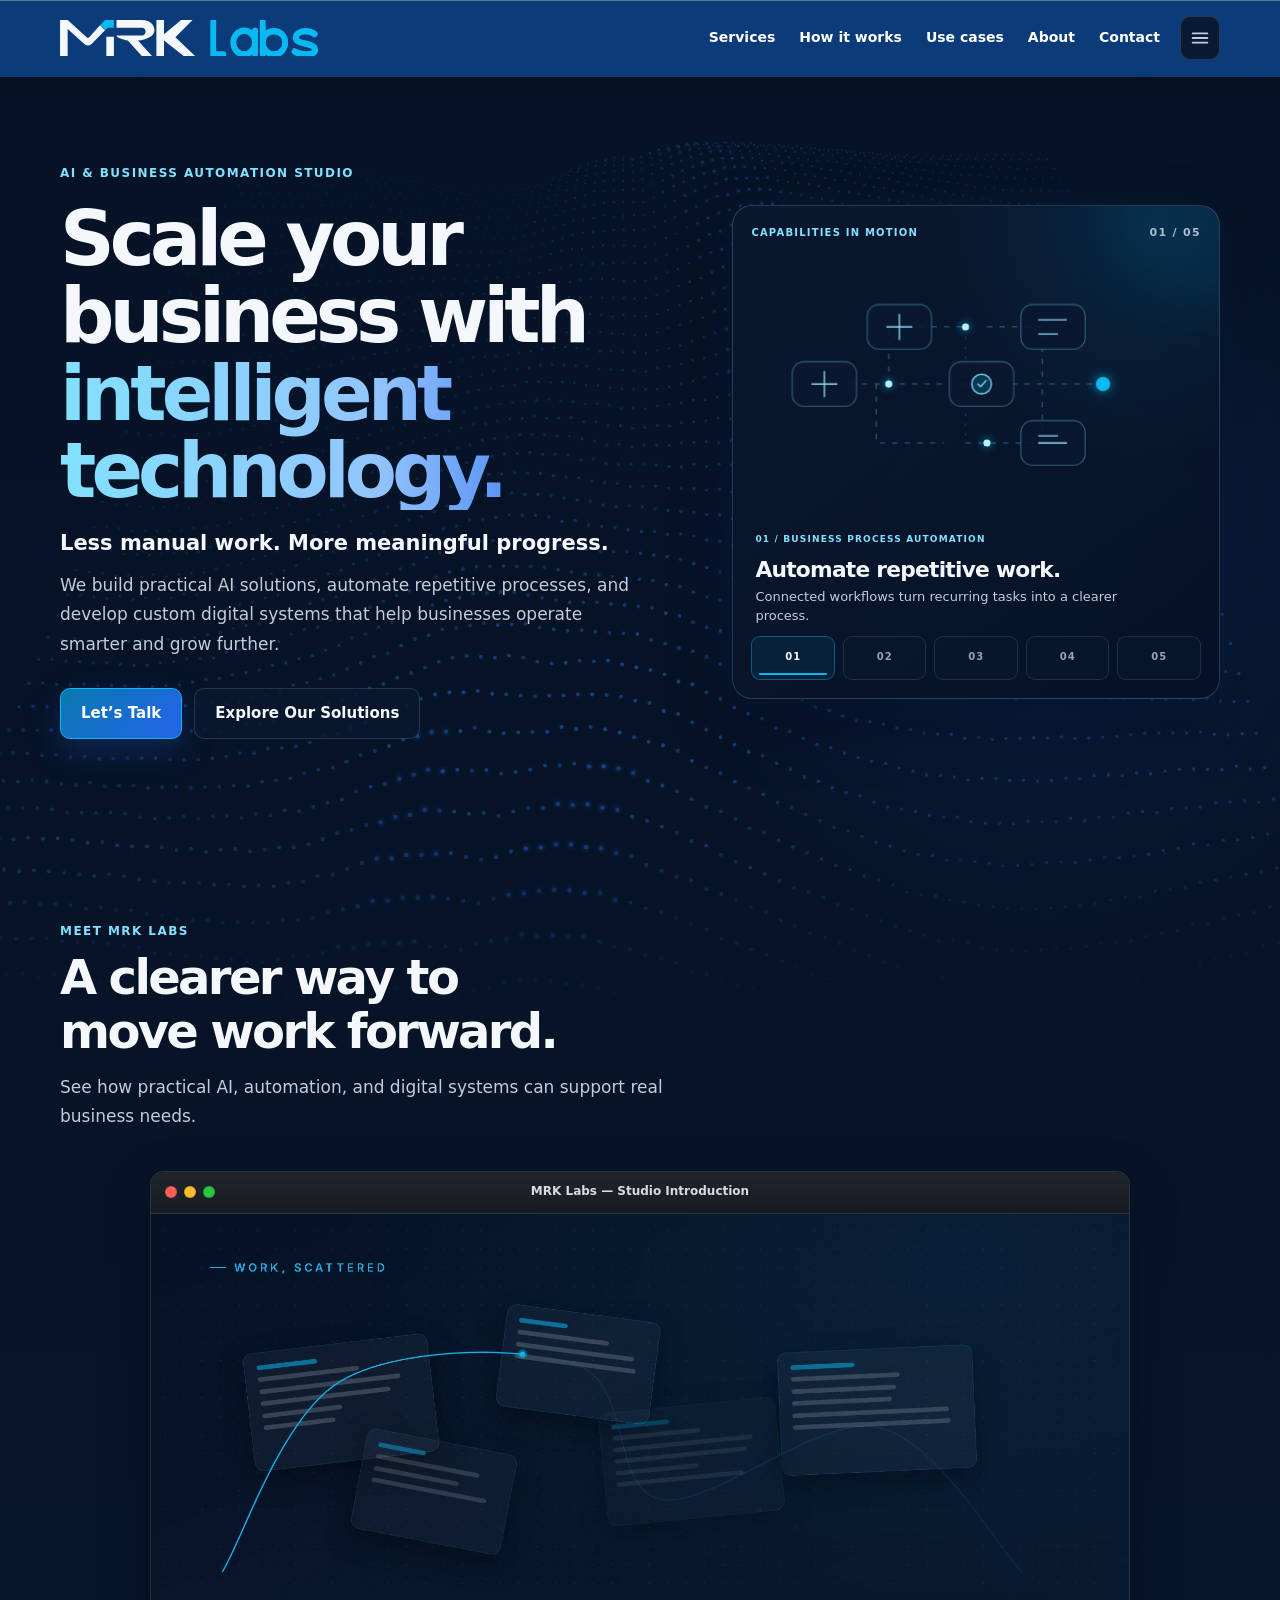
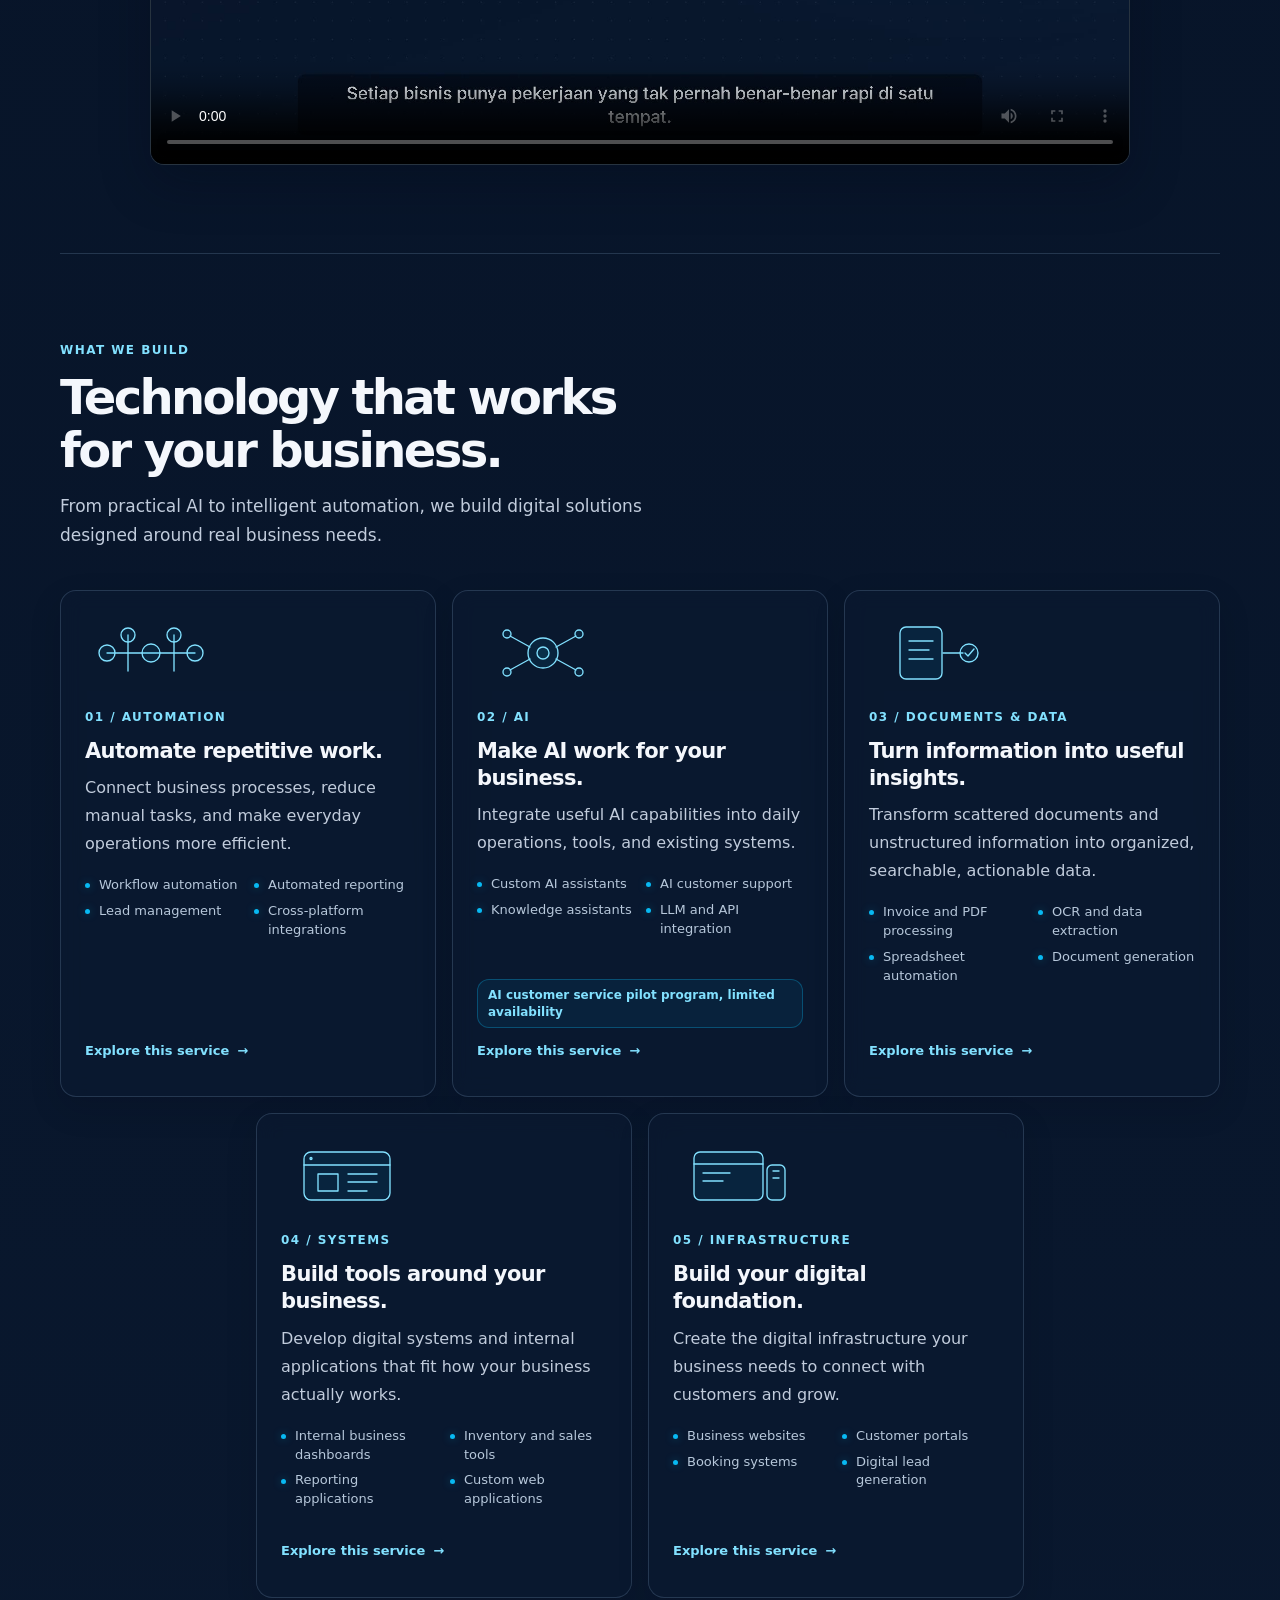
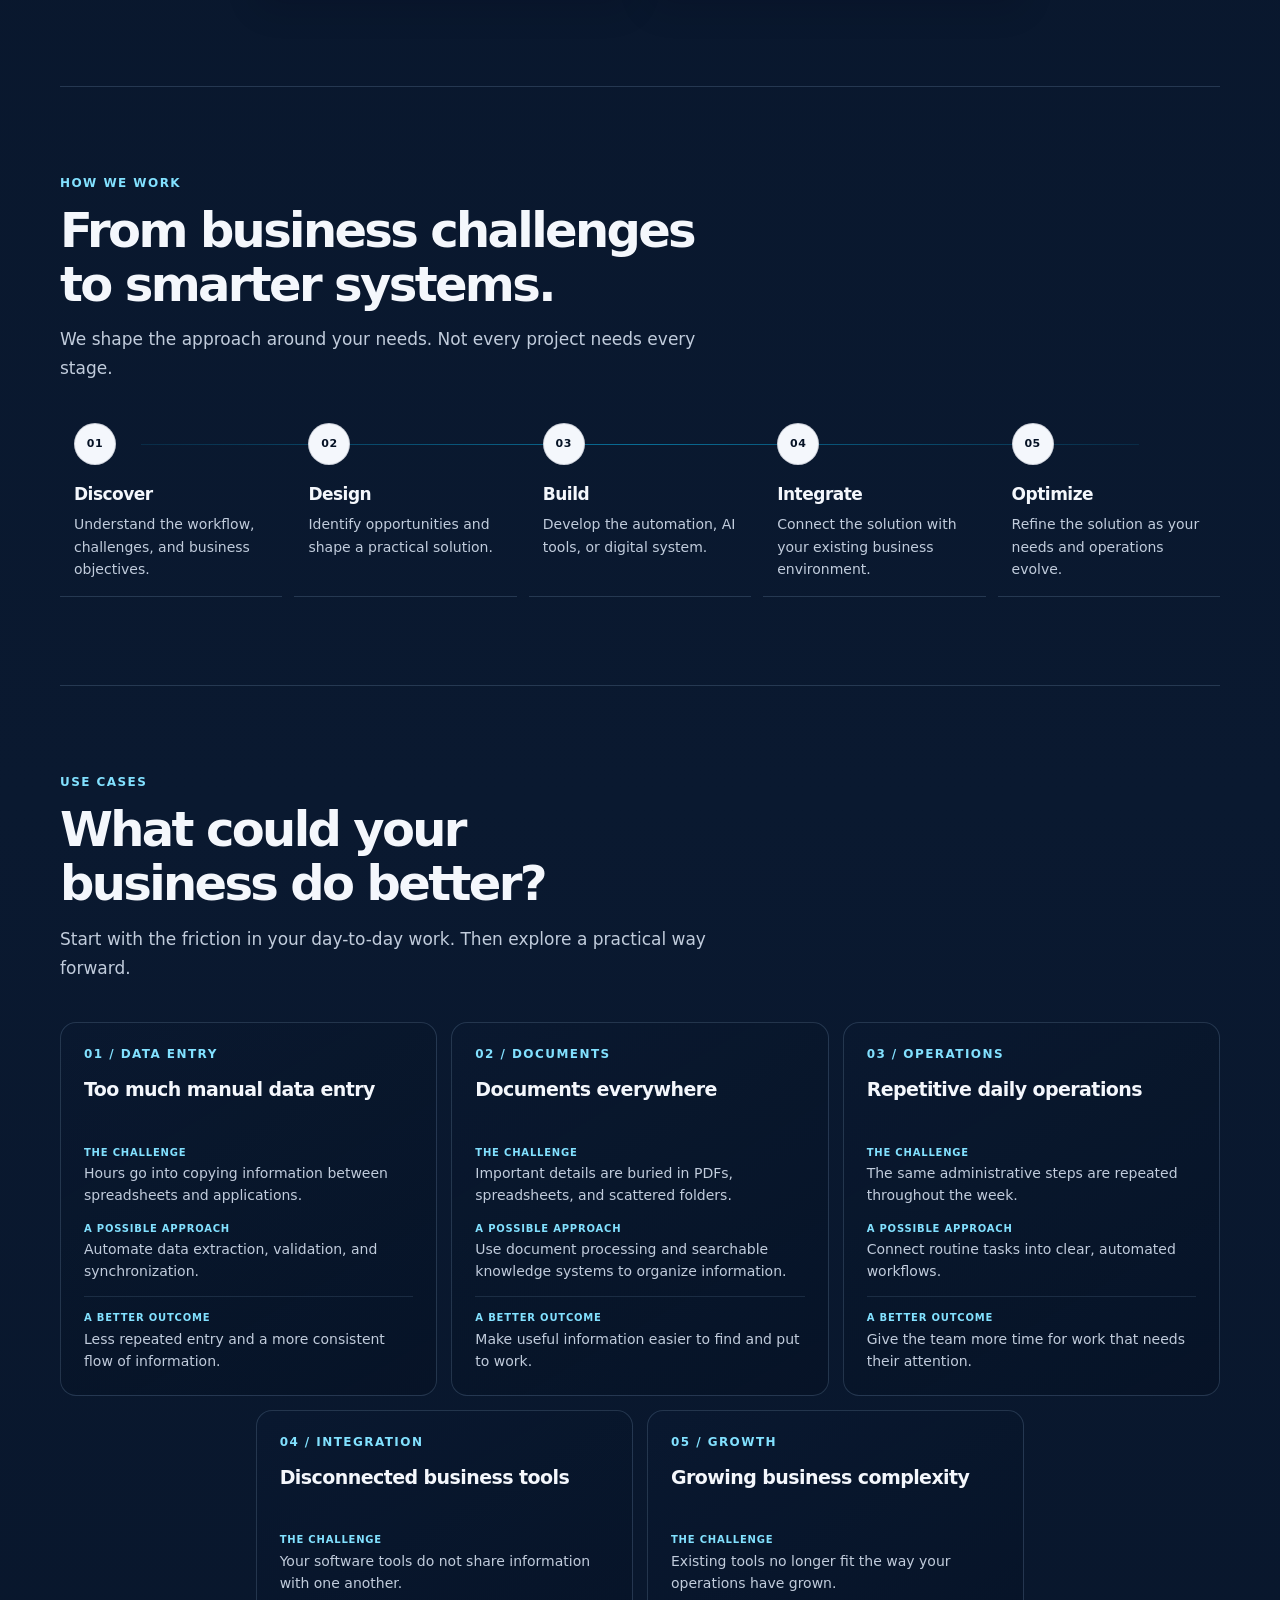
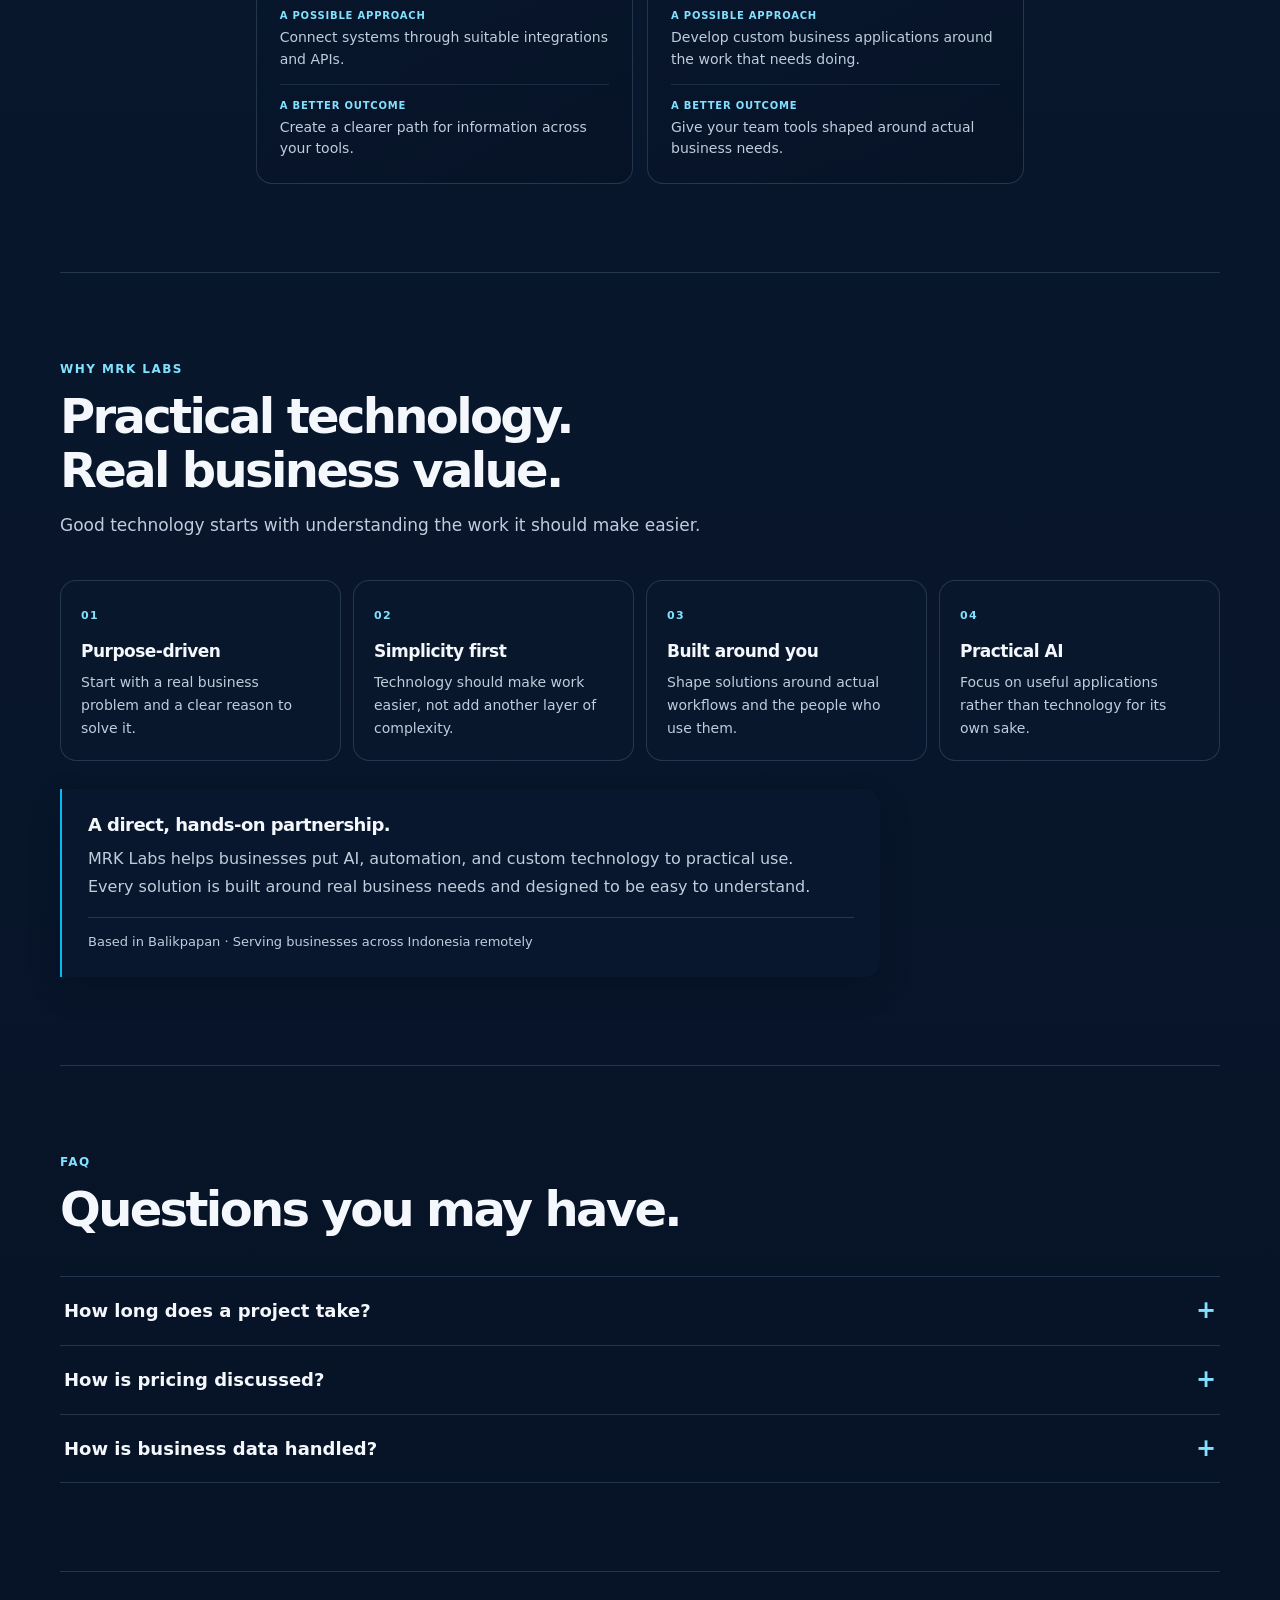
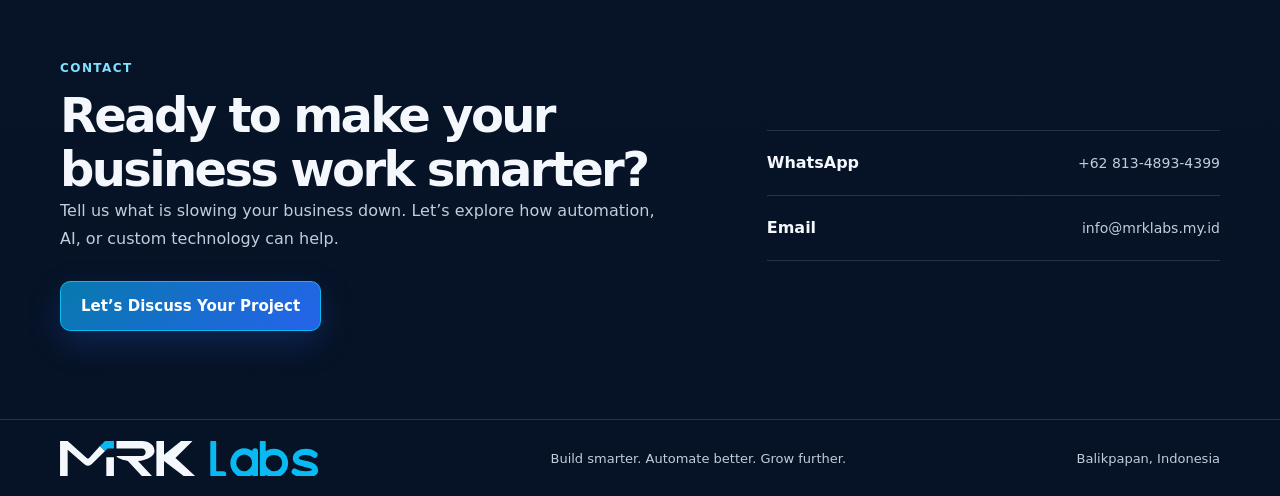
==== index.html @ e9f7c2c2 "Initialize MRK Labs website Co-authored-by: Copilot <223556219+Copilot@users.noreply.github.com>" ====
<!doctype html>
<html lang="en" data-theme="dark">
  <head>
    <meta charset="utf-8">
    <meta name="viewport" content="width=device-width, initial-scale=1">
    <meta name="color-scheme" content="dark light">
    <meta
      name="description"
      content="MRK Labs is an AI and business automation studio building practical AI, intelligent workflows, and custom digital systems for businesses."
    >
    <meta name="theme-color" content="#F5F8FC">
    <title>MRK Labs — AI &amp; Business Automation Studio</title>
    <link rel="icon" type="image/svg+xml" href="assets/favicon.svg">
    <link rel="stylesheet" href="styles.css">
  </head>
  <body>
    <a class="skip-link" href="#main-content" data-i18n="skip">Skip to content</a>

    <header class="site-header">
      <div class="container header-inner">
        <a class="brand-lockup" href="#top" aria-label="MRK Labs">
          <img class="brand-wordmark" src="assets/logo-primary.svg?v=15" alt="" aria-hidden="true">
        </a>
        <nav class="main-nav" aria-label="Main navigation" data-i18n-aria-label="navLabel">
          <a href="#services" data-i18n="navServices">Services</a>
          <a href="#process" data-i18n="navProcess">How it works</a>
          <a href="#use-cases" data-i18n="navUseCases">Use cases</a>
          <a href="#about" data-i18n="navAbout">About</a>
          <a href="#contact" data-i18n="navContact">Contact</a>
        </nav>
        <div class="header-menu">
          <button
            class="menu-toggle"
            id="menu-toggle"
            type="button"
            aria-expanded="false"
            aria-controls="header-menu-panel"
            aria-label="Toggle navigation menu"
            data-i18n-aria-label="menuToggleLabel"
          >
            <svg class="menu-icon" viewBox="0 0 24 24" aria-hidden="true" focusable="false">
              <path d="M4 7h16M4 12h16M4 17h16"></path>
            </svg>
          </button>
          <div class="header-menu-panel" id="header-menu-panel">
            <div class="header-controls">
              <button class="language-toggle" id="language-toggle" type="button" role="switch" aria-checked="false" aria-label="Switch language to Indonesian">
                <span class="language-option language-en" aria-hidden="true">EN</span>
                <span class="language-option language-id" aria-hidden="true">ID</span>
                <span class="language-thumb" aria-hidden="true"></span>
              </button>
              <div class="theme-picker" role="group" aria-label="Choose background theme" data-i18n-aria-label="themePickerLabel">
                <button class="theme-option" type="button" data-theme-value="dark" aria-pressed="true" data-i18n="themeNavy">Navy</button>
                <button class="theme-option" type="button" data-theme-value="light" aria-pressed="false" data-i18n="themeWhite">White</button>
              </div>
            </div>
          </div>
        </div>
      </div>
    </header>

    <main id="main-content">
      <section class="hero container" id="top" aria-labelledby="hero-title">
        <canvas class="particle-wave" aria-hidden="true"></canvas>
        <div class="hero-copy reveal">
          <p class="eyebrow" data-i18n="heroEyebrow">AI &amp; BUSINESS AUTOMATION STUDIO</p>
          <h1 id="hero-title">
            <span data-i18n="heroTitle">Scale your business with</span>
            <span class="accent-text" data-i18n="heroAccent">intelligent technology.</span>
          </h1>
          <p class="hero-tagline" data-i18n="heroTagline">Less manual work. More meaningful progress.</p>
          <p class="hero-description" data-i18n="heroDescription">
            We build practical AI solutions, automate repetitive processes, and develop custom digital systems that help
            businesses operate smarter and grow further.
          </p>
          <div class="hero-actions">
            <a class="button button-primary whatsapp-link" href="https://wa.me/6281348934399?text=Hello%20MRK%20Labs%2C%20I%27d%20like%20to%20discuss%20a%20project." data-i18n="heroCta">Let’s Talk</a>
            <a class="button button-secondary" href="#services" data-i18n="heroSecondaryCta">Explore Our Solutions</a>
          </div>
        </div>

        <aside class="showcase reveal" id="showcase" aria-label="Five service categories in motion" data-i18n-aria-label="showcaseAriaLabel">
          <div class="showcase-heading">
            <p class="eyebrow" data-i18n="showcaseEyebrow">CAPABILITIES IN MOTION</p>
            <span class="showcase-count" id="showcase-count" aria-hidden="true">01 / 05</span>
          </div>
          <div class="showcase-stage" id="showcase-stage">
            <div class="showcase-track" id="showcase-track">
              <div class="showcase-scene" id="scene-automation" role="tabpanel" aria-labelledby="tab-automation" aria-hidden="false" data-showcase-scene="0" data-active="true">
                <svg class="scene-art scene-art--automation" viewBox="0 0 480 280" fill="none" aria-hidden="true">
                  <path class="scene-link" d="M98 140h284M142 140V76h86m24 0h62v64m-186 0v66h76m24 0h86v-66"/>
                  <path class="scene-link scene-link-secondary" d="M228 76v64m0 0v66"/>
                  <circle class="scene-traveler traveler-one" cx="142" cy="140" r="4"/>
                  <circle class="scene-traveler traveler-two" cx="228" cy="76" r="4"/>
                  <circle class="scene-traveler traveler-three" cx="252" cy="206" r="4"/>
                  <g class="scene-node scene-node-one"><rect x="34" y="115" width="72" height="50" rx="13"/><path d="M56 140h28m-14-14v28"/></g>
                  <g class="scene-node scene-node-two"><rect x="118" y="51" width="72" height="50" rx="13"/><path d="M140 76h28m-14-14v28"/></g>
                  <g class="scene-node scene-node-three"><rect x="210" y="115" width="72" height="50" rx="13"/><circle cx="246" cy="140" r="11"/><path d="m242 140 3 3 6-7"/></g>
                  <g class="scene-node scene-node-four"><rect x="290" y="51" width="72" height="50" rx="13"/><path d="M310 68h31m-31 16h21"/></g>
                  <g class="scene-node scene-node-five"><rect x="290" y="181" width="72" height="50" rx="13"/><path d="M310 206h31m-31-8h21"/></g>
                  <circle class="scene-endpoint" cx="382" cy="140" r="8"/>
                </svg>
                <div class="scene-caption">
                  <span class="scene-kicker" data-i18n="sceneAutomationKicker">01 / BUSINESS PROCESS AUTOMATION</span>
                  <h2 data-i18n="sceneAutomationTitle">Automate repetitive work.</h2>
                  <p data-i18n="sceneAutomationSummary">Connected workflows turn recurring tasks into a clearer process.</p>
                </div>
              </div>

              <div class="showcase-scene" id="scene-ai" role="tabpanel" aria-labelledby="tab-ai" aria-hidden="true" data-showcase-scene="1" data-active="false">
                <svg class="scene-art scene-art--ai" viewBox="0 0 480 280" fill="none" aria-hidden="true">
                  <g class="ai-orbit"><ellipse cx="240" cy="130" rx="150" ry="48"/><ellipse cx="240" cy="130" rx="150" ry="48" transform="rotate(58 240 130)"/><ellipse cx="240" cy="130" rx="150" ry="48" transform="rotate(-58 240 130)"/></g>
                  <g class="ai-links"><path d="m124 96 76 21m-67 58 76-28m26-67 5 40m67-23-61 25m75 52-80-31m-2 50 2-47"/></g>
                  <g class="ai-points"><circle cx="124" cy="96" r="5"/><circle cx="133" cy="175" r="5"/><circle cx="229" cy="80" r="5"/><circle cx="307" cy="86" r="5"/><circle cx="317" cy="172" r="5"/><circle cx="240" cy="216" r="5"/></g>
                  <g class="ai-core"><circle cx="240" cy="130" r="42"/><path d="M240 101v58m-20-45 40 32m-40 0 40-32"/><circle cx="240" cy="130" r="14"/></g>
                  <circle class="ai-spark ai-spark-one" cx="369" cy="111" r="3"/><circle class="ai-spark ai-spark-two" cx="109" cy="142" r="3"/>
                </svg>
                <div class="scene-caption">
                  <span class="scene-kicker" data-i18n="sceneAiKicker">02 / AI INTEGRATION &amp; DEVELOPMENT</span>
                  <h2 data-i18n="sceneAiTitle">Make AI work for your business.</h2>
                  <p data-i18n="sceneAiSummary">Practical intelligence, connected to the tools and work you already do.</p>
                </div>
              </div>

              <div class="showcase-scene" id="scene-documents" role="tabpanel" aria-labelledby="tab-documents" aria-hidden="true" data-showcase-scene="2" data-active="false">
                <svg class="scene-art scene-art--documents" viewBox="0 0 480 280" fill="none" aria-hidden="true">
                  <g class="document-sheet document-sheet-back"><rect x="64" y="46" width="134" height="174" rx="12"/><path d="M88 84h80m-80 20h62m-62 20h72m-72 20h46"/></g>
                  <g class="document-sheet document-sheet-front"><rect x="82" y="58" width="134" height="174" rx="12"/><path d="M106 96h80m-80 20h62m-62 20h72m-72 20h46"/><circle cx="178" cy="188" r="13"/><path d="m172 188 4 4 8-9"/></g>
                  <rect class="document-scan" x="76" y="91" width="146" height="3" rx="1.5"/>
                  <path class="document-flow" d="M230 146h86"/>
                  <circle class="document-particle doc-particle-one" cx="246" cy="146" r="4"/><circle class="document-particle doc-particle-two" cx="246" cy="146" r="3"/>
                  <g class="data-grid"><rect x="326" y="64" width="100" height="160" rx="12"/><path d="M326 102h100M326 142h100M326 182h100M360 102v122m34-122v122"/><circle cx="343" cy="83" r="4"/><circle cx="377" cy="123" r="4"/><circle cx="411" cy="163" r="4"/><path d="M338 202h75"/></g>
                </svg>
                <div class="scene-caption">
                  <span class="scene-kicker" data-i18n="sceneDocumentsKicker">03 / DOCUMENT &amp; DATA INTELLIGENCE</span>
                  <h2 data-i18n="sceneDocumentsTitle">Turn information into useful insights.</h2>
                  <p data-i18n="sceneDocumentsSummary">Extract, organize, and find what matters across your business documents.</p>
                </div>
              </div>

              <div class="showcase-scene" id="scene-systems" role="tabpanel" aria-labelledby="tab-systems" aria-hidden="true" data-showcase-scene="3" data-active="false">
                <svg class="scene-art scene-art--systems" viewBox="0 0 480 280" fill="none" aria-hidden="true">
                  <g class="system-panel system-panel-main"><rect x="96" y="44" width="288" height="184" rx="15"/><path d="M96 80h288"/><circle cx="119" cy="62" r="3"/><circle cx="132" cy="62" r="3"/><circle cx="145" cy="62" r="3"/><rect x="116" y="100" width="92" height="48" rx="8"/><path d="M130 132v-9m16 9v-21m16 21v-14m16 14v-26"/><rect x="224" y="100" width="140" height="48" rx="8"/><path d="M240 116h54m-54 13h98"/><rect x="116" y="164" width="248" height="44" rx="8"/><path d="M132 183h47m0 0 21-10 23 17 20-9 24-13 22 15 23-8"/></g>
                  <g class="system-panel system-panel-float"><rect x="44" y="112" width="72" height="58" rx="11"/><path d="M61 132h38m-38 15h28"/></g>
                  <circle class="system-signal" cx="365" cy="92" r="5"/>
                </svg>
                <div class="scene-caption">
                  <span class="scene-kicker" data-i18n="sceneSystemsKicker">04 / CUSTOM BUSINESS SYSTEMS</span>
                  <h2 data-i18n="sceneSystemsTitle">Build tools around your business.</h2>
                  <p data-i18n="sceneSystemsSummary">Purpose-built software that fits the way your team actually works.</p>
                </div>
              </div>

              <div class="showcase-scene" id="scene-infrastructure" role="tabpanel" aria-labelledby="tab-infrastructure" aria-hidden="true" data-showcase-scene="4" data-active="false">
                <svg class="scene-art scene-art--infrastructure" viewBox="0 0 480 280" fill="none" aria-hidden="true">
                  <g class="browser-frame"><rect x="54" y="48" width="286" height="184" rx="14"/><path d="M54 82h286"/><circle cx="75" cy="65" r="4"/><circle cx="91" cy="65" r="4"/><circle cx="107" cy="65" r="4"/><rect class="browser-hero" x="76" y="101" width="242" height="54" rx="8"/><path d="M92 119h78m-78 15h51"/><rect x="76" y="170" width="104" height="42" rx="7"/><rect x="192" y="170" width="126" height="42" rx="7"/></g>
                  <g class="mobile-frame"><rect x="344" y="82" width="80" height="150" rx="15"/><path d="M369 98h30"/><rect x="355" y="111" width="58" height="34" rx="5"/><path d="M356 158h42m-42 12h52"/><rect x="355" y="183" width="58" height="32" rx="5"/></g>
                  <path class="responsive-link" d="M324 139h24"/>
                  <circle class="responsive-point" cx="336" cy="139" r="4"/>
                </svg>
                <div class="scene-caption">
                  <span class="scene-kicker" data-i18n="sceneInfrastructureKicker">05 / DIGITAL INFRASTRUCTURE</span>
                  <h2 data-i18n="sceneInfrastructureTitle">Build your digital foundation.</h2>
                  <p data-i18n="sceneInfrastructureSummary">Useful digital experiences that connect customers to your business.</p>
                </div>
              </div>
            </div>
          </div>
          <div class="showcase-controls" role="tablist" aria-label="Choose a service category" data-i18n-aria-label="showcaseControlsLabel">
            <button class="showcase-tab" id="tab-automation" type="button" role="tab" aria-selected="true" aria-controls="scene-automation" aria-label="Business process automation" data-i18n-aria-label="tabAutomation" tabindex="0">01</button>
            <button class="showcase-tab" id="tab-ai" type="button" role="tab" aria-selected="false" aria-controls="scene-ai" aria-label="AI integration and development" data-i18n-aria-label="tabAi" tabindex="-1">02</button>
            <button class="showcase-tab" id="tab-documents" type="button" role="tab" aria-selected="false" aria-controls="scene-documents" aria-label="Document and data intelligence" data-i18n-aria-label="tabDocuments" tabindex="-1">03</button>
            <button class="showcase-tab" id="tab-systems" type="button" role="tab" aria-selected="false" aria-controls="scene-systems" aria-label="Custom business systems" data-i18n-aria-label="tabSystems" tabindex="-1">04</button>
            <button class="showcase-tab" id="tab-infrastructure" type="button" role="tab" aria-selected="false" aria-controls="scene-infrastructure" aria-label="Digital infrastructure" data-i18n-aria-label="tabInfrastructure" tabindex="-1">05</button>
          </div>
        </aside>
      </section>

      <section class="section container intro-video-section" aria-labelledby="intro-video-title">
        <div class="section-heading reveal">
          <p class="eyebrow" data-i18n="introVideoEyebrow">MEET MRK LABS</p>
          <h2 id="intro-video-title" data-i18n="introVideoTitle">A clearer way to move work forward.</h2>
          <p class="section-intro" data-i18n="introVideoDescription">See how practical AI, automation, and digital systems can support real business needs.</p>
        </div>
        <div class="intro-video-frame reveal">
          <div class="video-window-bar">
            <div class="video-window-controls" aria-hidden="true">
              <span class="video-window-dot video-window-dot--close"></span>
              <span class="video-window-dot video-window-dot--minimize"></span>
              <span class="video-window-dot video-window-dot--maximize"></span>
            </div>
            <span class="video-window-title" data-i18n="introVideoWindowTitle">MRK Labs — Studio Introduction</span>
            <span class="video-window-spacer" aria-hidden="true"></span>
          </div>
          <video
            class="intro-video"
            controls
            playsinline
            preload="metadata"
            poster="assets/mrk-intro-poster.jpg"
            aria-label="MRK Labs introduction video"
            data-i18n-aria-label="introVideoAriaLabel"
          >
            <source src="assets/MrkIntro.mp4" type="video/mp4">
            <span data-i18n="introVideoFallback">Your browser does not support HTML video.</span>
          </video>
        </div>
      </section>

      <section class="section container" id="services" aria-labelledby="services-title">
        <div class="section-heading reveal">
          <p class="eyebrow" data-i18n="servicesEyebrow">WHAT WE BUILD</p>
          <h2 id="services-title" data-i18n="servicesTitle">Technology that works for your business.</h2>
          <p class="section-intro" data-i18n="servicesIntro">From practical AI to intelligent automation, we build digital solutions designed around real business needs.</p>
        </div>
        <div class="service-grid">
          <article class="service-card reveal">
            <div class="service-visual service-visual--automation" aria-hidden="true"><svg viewBox="0 0 120 72" fill="none"><path d="M16 36h88M37 18v36m46-36v36"/><circle cx="16" cy="36" r="8"/><circle cx="37" cy="18" r="7"/><circle cx="60" cy="36" r="9"/><circle cx="83" cy="18" r="7"/><circle cx="104" cy="36" r="8"/></svg></div>
            <p class="item-number" data-i18n="serviceNumberOne">01 / AUTOMATION</p>
            <h3 data-i18n="serviceAutomationTitle">Automate repetitive work.</h3>
            <p class="service-description" data-i18n="serviceAutomationText">Connect business processes, reduce manual tasks, and make everyday operations more efficient.</p>
            <ul class="service-capabilities"><li data-i18n="automationExampleOne">Workflow automation</li><li data-i18n="automationExampleTwo">Automated reporting</li><li data-i18n="automationExampleThree">Lead management</li><li data-i18n="automationExampleFour">Cross-platform integrations</li></ul>
            <a class="service-link" href="#contact" data-i18n="serviceExplore">Explore this service</a>
          </article>
          <article class="service-card reveal">
            <div class="service-visual service-visual--ai" aria-hidden="true"><svg viewBox="0 0 120 72" fill="none"><circle cx="60" cy="36" r="15"/><circle cx="60" cy="36" r="6"/><path d="m27 19 20 11m46-11L73 30M27 53l20-11m46 11L73 42"/><circle cx="24" cy="17" r="4"/><circle cx="96" cy="17" r="4"/><circle cx="24" cy="55" r="4"/><circle cx="96" cy="55" r="4"/></svg></div>
            <p class="item-number" data-i18n="serviceNumberTwo">02 / AI</p>
            <h3 data-i18n="serviceAiTitle">Make AI work for your business.</h3>
            <p class="service-description" data-i18n="serviceAiText">Integrate useful AI capabilities into daily operations, tools, and existing systems.</p>
            <ul class="service-capabilities"><li data-i18n="aiExampleOne">Custom AI assistants</li><li data-i18n="aiExampleTwo">AI customer support</li><li data-i18n="aiExampleThree">Knowledge assistants</li><li data-i18n="aiExampleFour">LLM and API integration</li></ul>
            <p class="service-status" data-i18n="aiStatus">AI customer service pilot program, limited availability</p>
            <a class="service-link" href="#contact" data-i18n="serviceExplore">Explore this service</a>
          </article>
          <article class="service-card reveal">
            <div class="service-visual service-visual--documents" aria-hidden="true"><svg viewBox="0 0 120 72" fill="none"><rect x="25" y="10" width="42" height="52" rx="6"/><path d="M34 24h24m-24 9h20m-20 9h24"/><path d="M68 36h20"/><circle cx="94" cy="36" r="9"/><path d="m90 36 3 3 6-7"/></svg></div>
            <p class="item-number" data-i18n="serviceNumberThree">03 / DOCUMENTS &amp; DATA</p>
            <h3 data-i18n="serviceDocumentsTitle">Turn information into useful insights.</h3>
            <p class="service-description" data-i18n="serviceDocumentsText">Transform scattered documents and unstructured information into organized, searchable, actionable data.</p>
            <ul class="service-capabilities"><li data-i18n="documentsExampleOne">Invoice and PDF processing</li><li data-i18n="documentsExampleTwo">OCR and data extraction</li><li data-i18n="documentsExampleThree">Spreadsheet automation</li><li data-i18n="documentsExampleFour">Document generation</li></ul>
            <a class="service-link" href="#contact" data-i18n="serviceExplore">Explore this service</a>
          </article>
          <article class="service-card reveal">
            <div class="service-visual service-visual--systems" aria-hidden="true"><svg viewBox="0 0 120 72" fill="none"><rect x="17" y="12" width="86" height="48" rx="7"/><path d="M17 25h86m-72 9h20v17H31zm30 0h29m-29 8h29m-29 9h19"/><circle cx="24" cy="18.5" r="1"/></svg></div>
            <p class="item-number" data-i18n="serviceNumberFour">04 / SYSTEMS</p>
            <h3 data-i18n="serviceSystemsTitle">Build tools around your business.</h3>
            <p class="service-description" data-i18n="serviceSystemsText">Develop digital systems and internal applications that fit how your business actually works.</p>
            <ul class="service-capabilities"><li data-i18n="systemsExampleOne">Internal business dashboards</li><li data-i18n="systemsExampleTwo">Inventory and sales tools</li><li data-i18n="systemsExampleThree">Reporting applications</li><li data-i18n="systemsExampleFour">Custom web applications</li></ul>
            <a class="service-link" href="#contact" data-i18n="serviceExplore">Explore this service</a>
          </article>
          <article class="service-card reveal">
            <div class="service-visual service-visual--infrastructure" aria-hidden="true"><svg viewBox="0 0 120 72" fill="none"><rect x="15" y="12" width="69" height="48" rx="6"/><path d="M15 24h69M24 33h27m-27 8h20"/><rect x="88" y="25" width="18" height="35" rx="5"/><path d="M94 31h6m-6 7h6"/></svg></div>
            <p class="item-number" data-i18n="serviceNumberFive">05 / INFRASTRUCTURE</p>
            <h3 data-i18n="serviceInfrastructureTitle">Build your digital foundation.</h3>
            <p class="service-description" data-i18n="serviceInfrastructureText">Create the digital infrastructure your business needs to connect with customers and grow.</p>
            <ul class="service-capabilities"><li data-i18n="infrastructureExampleOne">Business websites</li><li data-i18n="infrastructureExampleTwo">Customer portals</li><li data-i18n="infrastructureExampleThree">Booking systems</li><li data-i18n="infrastructureExampleFour">Digital lead generation</li></ul>
            <a class="service-link" href="#contact" data-i18n="serviceExplore">Explore this service</a>
          </article>
        </div>
      </section>

      <section class="section container" id="process" aria-labelledby="process-title">
        <div class="section-heading reveal">
          <p class="eyebrow" data-i18n="processEyebrow">HOW WE WORK</p>
          <h2 id="process-title" data-i18n="processTitle">From business challenges to smarter systems.</h2>
          <p class="section-intro" data-i18n="processIntro">We shape the approach around your needs. Not every project needs every stage.</p>
        </div>
        <ol class="process-list reveal">
          <li><span class="process-index">01</span><div><h3 data-i18n="processDiscover">Discover</h3><p data-i18n="processDiscoverText">Understand the workflow, challenges, and business objectives.</p></div></li>
          <li><span class="process-index">02</span><div><h3 data-i18n="processDesign">Design</h3><p data-i18n="processDesignText">Identify opportunities and shape a practical solution.</p></div></li>
          <li><span class="process-index">03</span><div><h3 data-i18n="processBuild">Build</h3><p data-i18n="processBuildText">Develop the automation, AI tools, or digital system.</p></div></li>
          <li><span class="process-index">04</span><div><h3 data-i18n="processIntegrate">Integrate</h3><p data-i18n="processIntegrateText">Connect the solution with your existing business environment.</p></div></li>
          <li><span class="process-index">05</span><div><h3 data-i18n="processOptimize">Optimize</h3><p data-i18n="processOptimizeText">Refine the solution as your needs and operations evolve.</p></div></li>
        </ol>
      </section>

      <section class="section container" id="use-cases" aria-labelledby="use-cases-title">
        <div class="section-heading reveal">
          <p class="eyebrow" data-i18n="useCasesEyebrow">USE CASES</p>
          <h2 id="use-cases-title" data-i18n="useCasesTitle">What could your business do better?</h2>
          <p class="section-intro" data-i18n="useCasesIntro">Start with the friction in your day-to-day work. Then explore a practical way forward.</p>
        </div>
        <div class="use-case-grid">
          <article class="use-case-card reveal">
            <p class="item-number" data-i18n="useCaseNumberOne">01 / DATA ENTRY</p>
            <h3 data-i18n="useCaseManualTitle">Too much manual data entry</h3>
            <p><strong data-i18n="problemLabel">The challenge</strong><span data-i18n="useCaseManualProblem">Hours go into copying information between spreadsheets and applications.</span></p>
            <p><strong data-i18n="solutionLabel">A possible approach</strong><span data-i18n="useCaseManualSolution">Automate data extraction, validation, and synchronization.</span></p>
            <p class="case-benefit"><strong data-i18n="benefitLabel">A better outcome</strong><span data-i18n="useCaseManualBenefit">Less repeated entry and a more consistent flow of information.</span></p>
          </article>
          <article class="use-case-card reveal">
            <p class="item-number" data-i18n="useCaseNumberTwo">02 / DOCUMENTS</p>
            <h3 data-i18n="useCaseDocumentsTitle">Documents everywhere</h3>
            <p><strong data-i18n="problemLabel">The challenge</strong><span data-i18n="useCaseDocumentsProblem">Important details are buried in PDFs, spreadsheets, and scattered folders.</span></p>
            <p><strong data-i18n="solutionLabel">A possible approach</strong><span data-i18n="useCaseDocumentsSolution">Use document processing and searchable knowledge systems to organize information.</span></p>
            <p class="case-benefit"><strong data-i18n="benefitLabel">A better outcome</strong><span data-i18n="useCaseDocumentsBenefit">Make useful information easier to find and put to work.</span></p>
          </article>
          <article class="use-case-card reveal">
            <p class="item-number" data-i18n="useCaseNumberThree">03 / OPERATIONS</p>
            <h3 data-i18n="useCaseOperationsTitle">Repetitive daily operations</h3>
            <p><strong data-i18n="problemLabel">The challenge</strong><span data-i18n="useCaseOperationsProblem">The same administrative steps are repeated throughout the week.</span></p>
            <p><strong data-i18n="solutionLabel">A possible approach</strong><span data-i18n="useCaseOperationsSolution">Connect routine tasks into clear, automated workflows.</span></p>
            <p class="case-benefit"><strong data-i18n="benefitLabel">A better outcome</strong><span data-i18n="useCaseOperationsBenefit">Give the team more time for work that needs their attention.</span></p>
          </article>
          <article class="use-case-card reveal">
            <p class="item-number" data-i18n="useCaseNumberFour">04 / INTEGRATION</p>
            <h3 data-i18n="useCaseToolsTitle">Disconnected business tools</h3>
            <p><strong data-i18n="problemLabel">The challenge</strong><span data-i18n="useCaseToolsProblem">Your software tools do not share information with one another.</span></p>
            <p><strong data-i18n="solutionLabel">A possible approach</strong><span data-i18n="useCaseToolsSolution">Connect systems through suitable integrations and APIs.</span></p>
            <p class="case-benefit"><strong data-i18n="benefitLabel">A better outcome</strong><span data-i18n="useCaseToolsBenefit">Create a clearer path for information across your tools.</span></p>
          </article>
          <article class="use-case-card reveal">
            <p class="item-number" data-i18n="useCaseNumberFive">05 / GROWTH</p>
            <h3 data-i18n="useCaseGrowthTitle">Growing business complexity</h3>
            <p><strong data-i18n="problemLabel">The challenge</strong><span data-i18n="useCaseGrowthProblem">Existing tools no longer fit the way your operations have grown.</span></p>
            <p><strong data-i18n="solutionLabel">A possible approach</strong><span data-i18n="useCaseGrowthSolution">Develop custom business applications around the work that needs doing.</span></p>
            <p class="case-benefit"><strong data-i18n="benefitLabel">A better outcome</strong><span data-i18n="useCaseGrowthBenefit">Give your team tools shaped around actual business needs.</span></p>
          </article>
        </div>
      </section>

      <section class="section container about-section" id="about" aria-labelledby="about-title">
        <div class="section-heading reveal">
          <p class="eyebrow" data-i18n="aboutEyebrow">WHY MRK LABS</p>
          <h2 id="about-title" data-i18n="aboutTitle">Practical technology. Real business value.</h2>
          <p class="section-intro" data-i18n="aboutIntro">Good technology starts with understanding the work it should make easier.</p>
        </div>
        <div class="principle-grid">
          <article class="principle-card reveal"><span class="principle-number">01</span><h3 data-i18n="principlePurpose">Purpose-driven</h3><p data-i18n="principlePurposeText">Start with a real business problem and a clear reason to solve it.</p></article>
          <article class="principle-card reveal"><span class="principle-number">02</span><h3 data-i18n="principleSimplicity">Simplicity first</h3><p data-i18n="principleSimplicityText">Technology should make work easier, not add another layer of complexity.</p></article>
          <article class="principle-card reveal"><span class="principle-number">03</span><h3 data-i18n="principleBuilt">Built around you</h3><p data-i18n="principleBuiltText">Shape solutions around actual workflows and the people who use them.</p></article>
          <article class="principle-card reveal"><span class="principle-number">04</span><h3 data-i18n="principleAi">Practical AI</h3><p data-i18n="principleAiText">Focus on useful applications rather than technology for its own sake.</p></article>
        </div>
        <div class="about-note reveal">
          <h3 data-i18n="aboutBrandTitle">A direct, hands-on partnership.</h3>
          <p data-i18n="aboutText">MRK Labs helps businesses put AI, automation, and custom technology to practical use. Every solution is built around real business needs and designed to be easy to understand.</p>
          <p class="location-line" data-i18n="location">Based in Balikpapan · Serving businesses across Indonesia remotely</p>
        </div>
      </section>

      <section class="section container faq-section" aria-labelledby="faq-title">
        <div class="section-heading reveal">
          <p class="eyebrow" data-i18n="faqEyebrow">FAQ</p>
          <h2 id="faq-title" data-i18n="faqTitle">Questions you may have.</h2>
        </div>
        <div class="faq-list reveal">
          <details>
            <summary data-i18n="faqTurnaroundQ">How long does a project take?</summary>
            <p data-i18n="faqTurnaroundA">Timing depends on the scope and available content. After our initial discussion, you’ll receive a clear estimate for each stage.</p>
          </details>
          <details>
            <summary data-i18n="faqPricingQ">How is pricing discussed?</summary>
            <p data-i18n="faqPricingA">Pricing is based on the agreed scope and expected effort. We discuss it transparently before work starts, with no obligation to proceed.</p>
          </details>
          <details>
            <summary data-i18n="faqSafetyQ">How is business data handled?</summary>
            <p data-i18n="faqSafetyA">Only the information needed for the project is collected. Data handling, access, and retention are discussed and agreed before implementation.</p>
          </details>
        </div>
      </section>

      <section class="section contact-section container" id="contact" aria-labelledby="contact-title">
        <div class="contact-copy reveal">
          <p class="eyebrow" data-i18n="contactEyebrow">CONTACT</p>
          <h2 id="contact-title" data-i18n="contactTitle">Ready to make your business work smarter?</h2>
          <p data-i18n="contactText">Tell us what is slowing your business down. Let’s explore how automation, AI, or custom technology can help.</p>
          <a class="button button-primary whatsapp-link" href="https://wa.me/6281348934399?text=Hello%20MRK%20Labs%2C%20I%27d%20like%20to%20discuss%20a%20project." data-i18n="contactCta">Let’s Discuss Your Project</a>
        </div>
        <ul class="contact-list reveal">
          <li><a class="whatsapp-link" href="https://wa.me/6281348934399?text=Hello%20MRK%20Labs%2C%20I%27d%20like%20to%20discuss%20a%20project."><span data-i18n="whatsappLabel">WhatsApp</span><span>+62 813-4893-4399</span></a></li>
          <li><a href="mailto:info@mrklabs.my.id"><span data-i18n="emailLabel">Email</span><span>info@mrklabs.my.id</span></a></li>
        </ul>
      </section>
    </main>

    <footer class="site-footer">
      <div class="container footer-inner">
        <a class="brand-lockup footer-brand-lockup" href="#top" aria-label="MRK Labs">
          <img class="brand-wordmark" src="assets/logo-primary.svg?v=15" alt="" aria-hidden="true">
        </a>
        <span data-i18n="footerTagline">Build smarter. Automate better. Grow further.</span>
        <span data-i18n="footerLocation">Balikpapan, Indonesia</span>
      </div>
    </footer>

    <script src="script.js?v=9"></script>
    <script src="particle-wave.js?v=2"></script>
    <script src="showcase.js"></script>
  </body>
</html>
---- styles.css ----
:root {
  color-scheme: dark;
  --page-bg: #061225;
  --surface: #0a1930;
  --surface-soft: rgba(10, 25, 48, 0.82);
  --text: #f4f7fc;
  --muted: #c1ccdc;
  --accent: #08b9f2;
  --accent-strong: #82e1ff;
  --accent-blue: #2563eb;
  --accent-contrast: #061225;
  --control-bg: rgba(10, 25, 48, 0.9);
  --line: rgba(148, 185, 220, 0.2);
  --header-background: #0b3b78;
  --header-glass-highlight: rgba(255, 255, 255, 0.3);
  --header-text: #ffffff;
  --header-muted: #ffffff;
  --header-line: rgba(28, 60, 92, 0.2);
  --header-control-line: rgba(148, 185, 220, 0.2);
  --header-control-bg: rgba(10, 25, 48, 0.94);
  --header-control-muted: #c1ccdc;
  --header-selected-bg: #08b9f2;
  --header-selected-text: #061225;
  --header-focus: #82e1ff;
  --contrast-surface: #f4f7fc;
  --contrast-text: #061225;
  --contrast-muted: #40546b;
  --contrast-line: rgba(6, 18, 37, 0.16);
  --content-width: 1160px;
  --gutter: clamp(20px, 5vw, 56px);
  --radius: 16px;
  --shadow: 0 18px 50px rgba(2, 6, 23, 0.28);
}

* { box-sizing: border-box; }

html { scroll-behavior: smooth; }

body {
  min-width: 320px;
  margin: 0;
  overflow-x: hidden;
  background: var(--body-background,
    radial-gradient(circle at 82% 8%, rgba(37, 99, 235, 0.14), transparent 24rem),
    linear-gradient(180deg, #061225 0%, #0a1930 58%, #061225 100%));
  color: var(--text);
  font-family: system-ui, -apple-system, BlinkMacSystemFont, "Segoe UI", sans-serif;
  font-size: 16px;
  line-height: 1.65;
  -webkit-font-smoothing: antialiased;
  text-rendering: optimizeLegibility;
}

a { color: var(--accent-strong); text-decoration-thickness: 1px; text-underline-offset: 0.2em; }
a:hover { text-decoration-thickness: 2px; }
a:focus-visible, button:focus-visible, summary:focus-visible {
  outline: 3px solid var(--accent-strong);
  outline-offset: 4px;
}

.container {
  width: min(calc(100% - var(--gutter) * 2), var(--content-width));
  margin-inline: auto;
}

.skip-link {
  position: absolute;
  z-index: 100;
  top: 8px;
  left: 8px;
  min-height: 44px;
  padding: 10px 14px;
  background: var(--text);
  color: var(--page-bg);
  border-radius: 8px;
  transform: translateY(-150%);
}
.skip-link:focus { transform: translateY(0); }

.site-header {
  position: sticky;
  z-index: 50;
  top: 0;
  border-bottom: 1px solid transparent;
  background: var(--header-background);
  box-shadow: 0 8px 32px rgba(2, 6, 23, 0.1), inset 0 1px 0 var(--header-glass-highlight);
  -webkit-backdrop-filter: blur(24px) saturate(180%);
  backdrop-filter: blur(24px) saturate(180%);
}
.site-header::after {
  content: "";
  position: absolute;
  right: 0;
  bottom: -1px;
  left: 0;
  height: 3px;
  background: linear-gradient(90deg, transparent, var(--header-line) 12%, var(--header-line) 88%, transparent);
  filter: blur(1.5px);
  opacity: 1;
  pointer-events: none;
}

.header-inner {
  position: relative;
  min-height: 76px;
  display: grid;
  grid-template-columns: auto minmax(0, 1fr) auto;
  align-items: center;
  gap: 20px;
}
.header-menu { justify-self: end; }
.menu-toggle {
  width: 40px;
  height: 44px;
  display: grid;
  place-items: center;
  padding: 0;
  border: 1px solid var(--header-control-line);
  border-radius: 10px;
  background: var(--header-control-bg);
  color: var(--header-control-muted);
  cursor: pointer;
  touch-action: manipulation;
}
.menu-icon { width: 22px; height: 22px; fill: none; stroke: currentColor; stroke-width: 2; stroke-linecap: round; }
.header-menu-panel {
  position: absolute;
  z-index: 1;
  top: 100%;
  right: 0;
  width: min(126px, 100%);
  display: grid;
  gap: 12px;
  padding: 14px;
  border: 1px solid var(--line);
  border-radius: 12px;
  background: var(--surface);
  color: var(--text);
  box-shadow: 0 16px 36px rgba(2, 6, 23, 0.24);
}
.header-menu-panel[hidden] { display: none; }
.header-controls { display: grid; justify-items: start; gap: 10px; padding-top: 12px; border-top: 1px solid var(--line); }

.brand-lockup {
  min-width: 120px;
  min-height: 44px;
  display: inline-flex;
  align-items: center;
  color: var(--text);
  text-decoration: none;
  white-space: nowrap;
  transition: opacity 160ms ease;
}
.brand-lockup:hover { opacity: 0.82; text-decoration: none; }
.brand-wordmark { display: block; width: min(52vw, 260px); max-width: 100%; height: auto; flex: 0 1 auto; }

.theme-picker {
  width: 92px;
  height: 46px;
  flex: 0 0 92px;
  display: inline-flex;
  align-items: center;
  gap: 2px;
  padding: 0;
  border: 1px solid var(--header-control-line);
  border-radius: 999px;
  background: var(--header-control-bg);
}
.theme-option {
  width: 44px;
  flex: 0 0 44px;
  min-width: 44px;
  min-height: 44px;
  padding: 0;
  border: 0;
  border-radius: 999px;
  background: transparent;
  color: var(--header-control-muted);
  font: inherit;
  font-size: 10px;
  font-weight: 800;
  cursor: pointer;
  touch-action: manipulation;
}
.theme-option[aria-pressed="true"] { background: var(--header-selected-bg); color: var(--header-selected-text); }

.main-nav {
  display: flex;
  justify-self: end;
  align-items: center;
  gap: clamp(10px, 2vw, 24px);
}

.main-nav a {
  min-height: 44px;
  display: inline-flex;
  align-items: center;
  color: var(--header-muted);
  font-size: 14px;
  font-weight: 600;
  text-decoration: none;
}
.main-nav a:hover { color: var(--header-text); }

.language-toggle {
  position: relative;
  width: 88px;
  height: 44px;
  display: inline-flex;
  align-items: center;
  justify-content: space-around;
  padding: 3px;
  border: 1px solid var(--header-control-line);
  border-radius: 999px;
  background: var(--header-control-bg);
  color: var(--header-control-muted);
  font: inherit;
  font-size: 11px;
  font-weight: 800;
  cursor: pointer;
  touch-action: manipulation;
}
.language-option { position: relative; z-index: 1; width: 40px; text-align: center; transition: color 180ms ease; }
.language-en { color: var(--header-selected-text); }
.language-thumb {
  position: absolute;
  top: 5px;
  left: 3px;
  width: 44px;
  height: 34px;
  border-radius: 999px;
  background: var(--header-selected-bg);
  transition: transform 180ms ease;
}
.language-toggle[aria-checked="true"] .language-thumb { transform: translateX(40px); }
.language-toggle[aria-checked="true"] .language-en { color: var(--header-control-muted); }
.language-toggle[aria-checked="true"] .language-id { color: var(--header-selected-text); }

.site-header a:focus-visible, .site-header button:focus-visible {
  outline-color: var(--header-focus);
}

.hero {
  position: relative;
  isolation: isolate;
  min-height: 620px;
  display: grid;
  grid-template-columns: minmax(0, 1.08fr) minmax(0, 0.92fr);
  align-items: center;
  gap: clamp(44px, 8vw, 100px);
  padding-block: 88px 96px;
}
.hero::before {
  content: "";
  position: absolute;
  z-index: 1;
  inset-block: 0;
  left: 50%;
  width: var(--hero-wave-width, 100vw);
  transform: translateX(-50%);
  background:
    linear-gradient(90deg, rgba(6, 18, 37, 0.32), rgba(6, 18, 37, 0.12) 38%, transparent 74%),
    linear-gradient(180deg, rgba(6, 18, 37, 0.18), transparent 34%, transparent 78%, rgba(6, 18, 37, 0.1));
  pointer-events: none;
}
.particle-wave {
  position: absolute;
  z-index: 0;
  top: 0;
  left: 50%;
  width: var(--hero-wave-width, 100vw);
  height: var(--hero-wave-height, calc(100% + 220px));
  transform: translateX(-50%);
  pointer-events: none;
}
.hero > :not(.particle-wave) {
  position: relative;
  z-index: 2;
}

.eyebrow, .item-number, .comparison-label {
  margin: 0;
  color: var(--accent-strong);
  font-size: 12px;
  font-weight: 800;
  letter-spacing: 0.12em;
  line-height: 1.4;
}

.hero h1 {
  max-width: 760px;
  margin: 18px 0 16px;
  font-size: clamp(44px, 6.2vw, 76px);
  font-weight: 800;
  letter-spacing: -0.065em;
  line-height: 1.02;
  text-wrap: balance;
}
.accent-text {
  display: block;
  background: linear-gradient(90deg, var(--accent-strong), #93c5fd 55%, var(--accent-blue));
  background-clip: text;
  -webkit-background-clip: text;
  color: transparent;
}
.hero-tagline { margin: 0 0 10px; color: var(--text); font-size: 21px; font-weight: 700; }
.hero-description { max-width: 590px; margin: 0; color: var(--muted); font-size: 17px; line-height: 1.75; }
.hero-actions { display: flex; flex-wrap: wrap; align-items: center; gap: 12px; }

.button {
  min-height: 48px;
  width: fit-content;
  display: inline-flex;
  align-items: center;
  justify-content: center;
  margin-top: 28px;
  padding: 12px 20px;
  border: 1px solid var(--accent);
  border-radius: 10px;
  font-size: 15px;
  font-weight: 800;
  text-decoration: none;
  transition: transform 180ms ease, background 180ms ease, box-shadow 180ms ease;
}
.button-primary {
  background: linear-gradient(135deg, #0879ae, #2563eb);
  color: #fff;
  box-shadow: 0 12px 34px rgba(37, 99, 235, 0.24);
}
.button:hover { transform: translateY(-2px); box-shadow: 0 16px 38px rgba(37, 99, 235, 0.32); text-decoration: none; }
.button:active { transform: translateY(0); }

.button-secondary {
  border-color: var(--line);
  background: var(--surface-soft);
  color: var(--text);
}
.button-secondary:hover { border-color: rgba(8, 185, 242, 0.6); }

.showcase {
  position: relative;
  min-width: 0;
  overflow: clip;
  padding: 18px;
  border: 1px solid rgba(148, 185, 220, 0.24);
  border-radius: 20px;
  background:
    radial-gradient(ellipse at 86% 4%, rgba(8, 185, 242, 0.11), transparent 36%),
    linear-gradient(145deg, rgba(10, 25, 48, 0.96), rgba(6, 18, 37, 0.97));
  box-shadow: 0 24px 60px rgba(2, 6, 23, 0.38), 0 0 42px rgba(8, 185, 242, 0.07);
  backdrop-filter: blur(12px);
}
.showcase::before {
  content: "";
  position: absolute;
  top: -110px;
  right: -100px;
  width: 210px;
  height: 210px;
  border-radius: 50%;
  background: rgba(8, 185, 242, 0.07);
  filter: blur(28px);
  pointer-events: none;
}
.showcase-heading { position: relative; display: flex; align-items: center; justify-content: space-between; gap: 12px; }
.showcase-heading .eyebrow { font-size: 10px; }
.showcase-count { color: #a9bed5; font-size: 11px; font-weight: 750; letter-spacing: 0.12em; font-variant-numeric: tabular-nums; }
.showcase-stage { position: relative; height: 374px; margin: 12px 0 8px; overflow: hidden; }
.showcase-track {
  display: flex;
  width: 500%;
  height: 100%;
  transition: transform 700ms cubic-bezier(0.22, 0.68, 0, 1) 180ms;
}
.showcase-scene {
  position: relative;
  flex: 0 0 20%;
  width: 20%;
  min-width: 0;
  height: 100%;
  display: grid;
  grid-template-rows: minmax(0, 1fr) auto;
  align-items: center;
  pointer-events: none;
  transform: scale(0.96);
  transition: transform 180ms ease, opacity 180ms ease;
}
.showcase-scene[data-active="true"] { z-index: 1; transform: scale(1); }
.showcase-scene[data-exiting="true"] { opacity: 0.72; transform: translate3d(-8px, 0, 0) scale(0.94); }
.showcase-scene--clone { transform: none; }
.scene-art { display: block; width: 100%; height: 100%; max-height: 250px; overflow: visible; color: var(--accent); }
.scene-art .scene-link, .scene-art .ai-links path, .scene-art .responsive-link, .scene-art .document-flow {
  stroke: rgba(74, 164, 215, 0.48);
  stroke-width: 1.4;
  stroke-dasharray: 6 8;
}
.scene-art .scene-link-secondary { stroke: rgba(8, 185, 242, 0.26); stroke-dasharray: 3 8; }
.scene-art .scene-node rect, .scene-art .system-panel rect, .scene-art .document-sheet rect, .scene-art .data-grid rect,
.scene-art .browser-frame rect, .scene-art .mobile-frame rect {
  fill: rgba(10, 25, 48, 0.88);
  stroke: rgba(96, 169, 210, 0.48);
  stroke-width: 1.3;
}
.scene-art .scene-node path, .scene-art .scene-node circle, .scene-art .system-panel path,
.scene-art .document-sheet path, .scene-art .data-grid path, .scene-art .data-grid circle,
.scene-art .browser-frame path, .scene-art .mobile-frame path {
  stroke: #8edcf4;
  stroke-width: 1.5;
  stroke-linecap: round;
  stroke-linejoin: round;
}
.scene-art .scene-node circle, .scene-art .data-grid circle { fill: rgba(8, 185, 242, 0.2); }
.scene-art .scene-endpoint { fill: #08b9f2; filter: drop-shadow(0 0 7px rgba(8, 185, 242, 0.75)); }
.scene-art .scene-traveler { fill: #b7f2ff; filter: drop-shadow(0 0 5px rgba(8, 185, 242, 0.9)); }
.scene-art .ai-orbit ellipse { stroke: rgba(8, 185, 242, 0.38); stroke-width: 1; stroke-dasharray: 3 7; }
.scene-art .ai-points circle { fill: #08b9f2; filter: drop-shadow(0 0 5px rgba(8, 185, 242, 0.65)); }
.scene-art .ai-core circle { fill: rgba(8, 185, 242, 0.08); stroke: rgba(8, 185, 242, 0.65); stroke-width: 1.5; }
.scene-art .ai-core path { stroke: #a8edff; stroke-width: 1.6; stroke-linecap: round; }
.scene-art .ai-spark { fill: #b7f2ff; }
.scene-art .document-sheet rect { fill: rgba(10, 25, 48, 0.94); }
.scene-art .document-sheet-back { opacity: 0.42; }
.scene-art .document-scan { fill: #08b9f2; filter: drop-shadow(0 0 7px rgba(8, 185, 242, 0.8)); }
.scene-art .document-particle { fill: #b7f2ff; filter: drop-shadow(0 0 5px rgba(8, 185, 242, 0.8)); }
.scene-art .data-grid path { stroke: rgba(8, 185, 242, 0.24); stroke-width: 1; }
.scene-art .system-panel-main > rect:first-child, .scene-art .browser-frame > rect:first-child { fill: rgba(8, 25, 48, 0.95); }
.scene-art .system-panel-main > path:first-of-type, .scene-art .browser-frame > path:first-of-type { stroke: rgba(8, 185, 242, 0.34); }
.scene-art .system-panel-float rect { fill: rgba(12, 39, 67, 0.95); }
.scene-art .system-signal, .scene-art .responsive-point { fill: #08b9f2; filter: drop-shadow(0 0 6px rgba(8, 185, 242, 0.8)); }
.scene-art .browser-hero { fill: rgba(37, 99, 235, 0.2); stroke: rgba(8, 185, 242, 0.44); }
.scene-caption { position: relative; z-index: 2; padding: 10px 4px 2px; }
.scene-kicker { color: var(--accent-strong); font-size: 9px; font-weight: 800; letter-spacing: 0.13em; }
.scene-caption h2 { margin: 6px 0 4px; color: var(--text); font-size: clamp(18px, 1.7vw, 22px); font-weight: 750; letter-spacing: -0.035em; line-height: 1.2; }
.scene-caption p { max-width: 390px; margin: 0; color: var(--muted); font-size: 13px; line-height: 1.5; }
.showcase-controls { position: relative; z-index: 2; display: grid; grid-template-columns: repeat(5, minmax(44px, 1fr)); gap: 8px; }
.showcase-tab {
  position: relative;
  min-width: 44px;
  min-height: 44px;
  padding: 8px 6px 10px;
  border: 1px solid rgba(148, 185, 220, 0.16);
  border-radius: 9px;
  background: rgba(10, 25, 48, 0.54);
  color: #91a5bd;
  font: inherit;
  font-size: 10px;
  font-weight: 800;
  letter-spacing: 0.1em;
  text-align: center;
  cursor: pointer;
  transition: border-color 220ms ease, color 220ms ease, background 220ms ease;
}
.showcase-tab::after { content: ""; position: absolute; right: 7px; bottom: 4px; left: 7px; height: 2px; border-radius: 2px; background: transparent; transform: scaleX(0); transform-origin: left center; }
.showcase-tab:hover, .showcase-tab[aria-selected="true"] { border-color: rgba(8, 185, 242, 0.4); background: rgba(8, 185, 242, 0.08); color: var(--text); }
.showcase-tab[aria-selected="true"]::after { background: var(--accent); transform: scaleX(1); }
.showcase[data-rotating="true"] .showcase-tab[aria-selected="true"]::after { animation: showcase-progress 3.5s linear both; }
.showcase[data-paused="true"] .showcase-tab[aria-selected="true"]::after,
.showcase[data-rotating="false"] .showcase-tab[aria-selected="true"]::after { animation-play-state: paused; }
@keyframes showcase-progress { from { transform: scaleX(0); } to { transform: scaleX(1); } }
@keyframes route-draw { from { stroke-dashoffset: 70; opacity: 0.2; } to { stroke-dashoffset: 0; opacity: 1; } }
@keyframes node-arrive { from { opacity: 0.2; transform: scale(0.82); } to { opacity: 1; transform: scale(1); } }
@keyframes route-travel { from { transform: translateX(0); } to { transform: translateX(284px); } }
@keyframes branch-travel { from { transform: translateX(0); } to { transform: translateX(110px); } }
@keyframes orbit-turn { to { transform: rotate(360deg); } }
@keyframes core-breathe { 50% { transform: scale(1.055); filter: drop-shadow(0 0 12px rgba(8, 185, 242, 0.4)); } }
@keyframes spark-drift { 50% { opacity: 0.35; transform: translateY(-8px); } }
@keyframes scan-sweep { from { transform: translateY(-42px); opacity: 0; } 20%, 80% { opacity: 1; } to { transform: translateY(130px); opacity: 0; } }
@keyframes document-release { 50% { opacity: 0.35; transform: translateX(30px); } }
@keyframes grid-flash { 50% { fill: rgba(8, 185, 242, 0.34); } }
@keyframes panel-arrive { from { opacity: 0.15; transform: translateY(8px); } to { opacity: 1; transform: translateY(0); } }
@keyframes chart-grow { from { stroke-dashoffset: 92; } to { stroke-dashoffset: 0; } }
@keyframes browser-assemble { from { opacity: 0.3; transform: translateY(8px); } to { opacity: 1; transform: translateY(0); } }
@keyframes responsive-connect { 50% { stroke-dashoffset: 0; opacity: 1; } }
.showcase-scene[data-active="true"] .scene-link { animation: route-draw 1.25s ease-out both; }
.showcase-scene[data-active="true"] .scene-node { transform-box: fill-box; transform-origin: center; animation: node-arrive 520ms ease-out both; }
.showcase-scene[data-active="true"] .scene-node-two { animation-delay: 120ms; }
.showcase-scene[data-active="true"] .scene-node-three { animation-delay: 240ms; }
.showcase-scene[data-active="true"] .scene-node-four { animation-delay: 360ms; }
.showcase-scene[data-active="true"] .scene-node-five { animation-delay: 480ms; }
.showcase-scene[data-active="true"] .traveler-one { animation: route-travel 2.7s ease-in-out infinite; }
.showcase-scene[data-active="true"] .traveler-two { animation: branch-travel 2.2s ease-in-out infinite; }
.showcase-scene[data-active="true"] .traveler-three { animation: branch-travel 2.5s ease-in-out infinite reverse; }
.showcase-scene[data-active="true"] .ai-orbit { transform-box: fill-box; transform-origin: center; animation: orbit-turn 22s linear infinite; }
.showcase-scene[data-active="true"] .ai-core { transform-box: fill-box; transform-origin: center; animation: core-breathe 3.2s ease-in-out infinite; }
.showcase-scene[data-active="true"] .ai-spark { animation: spark-drift 2.4s ease-in-out infinite; }
.showcase-scene[data-active="true"] .ai-spark-two { animation-delay: 1.1s; }
.showcase-scene[data-active="true"] .document-scan { animation: scan-sweep 3.1s ease-in-out infinite; }
.showcase-scene[data-active="true"] .doc-particle-one { animation: document-release 2.1s ease-in-out infinite; }
.showcase-scene[data-active="true"] .doc-particle-two { animation: document-release 2.1s 0.7s ease-in-out infinite; }
.showcase-scene[data-active="true"] .data-grid circle { animation: grid-flash 1.7s ease-in-out infinite; }
.showcase-scene[data-active="true"] .data-grid circle:nth-of-type(2) { animation-delay: 350ms; }
.showcase-scene[data-active="true"] .data-grid circle:nth-of-type(3) { animation-delay: 700ms; }
.showcase-scene[data-active="true"] .system-panel { transform-box: fill-box; transform-origin: center; animation: panel-arrive 850ms ease-out both; }
.showcase-scene[data-active="true"] .system-panel-float { animation-delay: 220ms; }
.showcase-scene[data-active="true"] .system-panel-main path:last-child { stroke-dasharray: 92; animation: chart-grow 1.8s 450ms ease-out both; }
.showcase-scene[data-active="true"] .system-signal { animation: spark-drift 1.8s ease-in-out infinite; }
.showcase-scene[data-active="true"] .browser-frame, .showcase-scene[data-active="true"] .mobile-frame { transform-box: fill-box; transform-origin: center; animation: browser-assemble 800ms ease-out both; }
.showcase-scene[data-active="true"] .mobile-frame { animation-delay: 500ms; }
.showcase-scene[data-active="true"] .responsive-link { stroke-dasharray: 24; stroke-dashoffset: 24; animation: responsive-connect 1.2s 750ms ease-out infinite; }
.showcase[data-paused="true"] .scene-art *,
.showcase[data-paused="true"] .scene-art *::before,
.showcase[data-paused="true"] .scene-art *::after,
.showcase[data-paused="true"] .showcase-tab::after { animation-play-state: paused !important; }
@keyframes service-nudge { 50% { transform: translateY(-3px); } }
.service-card:hover .service-visual--automation circle:nth-child(odd),
.service-card:hover .service-visual--ai circle,
.service-card:hover .service-visual--documents circle,
.service-card:hover .service-visual--systems circle,
.service-card:hover .service-visual--infrastructure rect:last-of-type { animation: service-nudge 1.2s ease-in-out infinite; }

.section { padding-block: 88px; border-top: 1px solid var(--line); }
.hero + .section { border-top: 0; }
.section-heading { max-width: 680px; margin-bottom: 40px; }
.section-intro { max-width: 660px; margin: 14px 0 0; color: var(--muted); font-size: 17px; line-height: 1.7; }
.intro-video-section .section-heading { max-width: 760px; }
.intro-video-frame {
  overflow: hidden;
  width: min(100%, 980px);
  margin-inline: auto;
  border: 1px solid rgba(148, 185, 220, 0.22);
  border-radius: 14px;
  background: #090d13;
  box-shadow: var(--shadow);
}
.video-window-bar {
  min-height: 42px;
  display: grid;
  grid-template-columns: 1fr auto 1fr;
  align-items: center;
  padding-inline: 14px;
  border-bottom: 1px solid rgba(255, 255, 255, 0.08);
  background: linear-gradient(180deg, #20252d, #171b21);
  color: #d7dce5;
}
.video-window-controls { display: flex; align-items: center; gap: 7px; }
.video-window-dot { width: 12px; height: 12px; border-radius: 50%; box-shadow: inset 0 0 0 1px rgba(0, 0, 0, 0.14); }
.video-window-dot--close { background: #ff5f57; }
.video-window-dot--minimize { background: #febc2e; }
.video-window-dot--maximize { background: #28c840; }
.video-window-title { overflow: hidden; max-width: 100%; font-size: 12px; font-weight: 600; text-align: center; text-overflow: ellipsis; white-space: nowrap; }
.video-window-spacer { min-width: 0; }
.intro-video { display: block; width: 100%; aspect-ratio: 16 / 9; background: #020817; }
.section-heading h2, .contact-copy h2 {
  margin: 12px 0 0;
  font-size: clamp(32px, 4.2vw, 48px);
  font-weight: 800;
  letter-spacing: -0.055em;
  line-height: 1.12;
  text-wrap: balance;
}

.service-grid { display: grid; grid-template-columns: repeat(6, minmax(0, 1fr)); gap: 16px; }
.service-card {
  min-width: 0;
  min-height: 430px;
  grid-column: span 2;
  display: flex;
  flex-direction: column;
  padding: 24px;
  border: 1px solid var(--line);
  border-radius: var(--radius);
  background: var(--surface-soft);
  box-shadow: 0 12px 32px rgba(2, 6, 23, 0.14);
  backdrop-filter: blur(10px);
  transition: transform 180ms ease, border-color 180ms ease, box-shadow 180ms ease;
}
.service-card:nth-child(4) { grid-column: 2 / span 2; }
.service-card:nth-child(5) { grid-column: 4 / span 2; }
.service-card:hover { transform: translateY(-6px); border-color: rgba(8, 185, 242, 0.42); box-shadow: var(--shadow); }
.service-visual { height: 76px; display: flex; align-items: center; margin-bottom: 18px; color: var(--accent-strong); }
.service-visual svg { width: 132px; height: 72px; overflow: visible; stroke: currentColor; stroke-width: 1.35; stroke-linecap: round; stroke-linejoin: round; }
.service-visual circle, .service-visual rect { fill: rgba(8, 185, 242, 0.08); stroke: currentColor; }
.service-card h3, .process-list h3, .principle-card h3, .about-note h3 { margin: 12px 0 9px; font-size: 21px; line-height: 1.3; letter-spacing: -0.03em; }
.service-description, .process-list p, .principle-card p, .about-note > p:first-of-type, .contact-copy > p:not(.eyebrow) {
  margin: 0;
  color: var(--muted);
  line-height: 1.75;
}
.service-capabilities { display: grid; grid-template-columns: repeat(2, minmax(0, 1fr)); gap: 7px 12px; margin: 18px 0 20px; padding: 0; list-style: none; }
.service-capabilities li { position: relative; padding-left: 14px; color: #b7c8db; font-size: 13px; line-height: 1.45; }
.service-capabilities li::before { content: ""; position: absolute; top: 0.55em; left: 0; width: 5px; height: 5px; border-radius: 50%; background: var(--accent); box-shadow: 0 0 8px rgba(8, 185, 242, 0.4); }
.service-link { width: fit-content; min-height: 44px; display: inline-flex; align-items: center; gap: 8px; margin-top: auto; color: var(--accent-strong); font-size: 13px; font-weight: 750; text-decoration: none; }
.service-link::after { content: "→"; transition: transform 180ms ease; }
.service-link:hover { text-decoration: none; }
.service-link:hover::after { transform: translateX(4px); }
.service-status {
  width: fit-content;
  margin: 20px 0 0;
  padding: 7px 10px;
  border: 1px solid rgba(8, 185, 242, 0.3);
  border-radius: 12px;
  background: rgba(8, 185, 242, 0.07);
  color: var(--accent-strong);
  font-size: 12px;
  font-weight: 800;
  line-height: 1.4;
}

.process-list { position: relative; margin: 0; padding: 0; display: grid; grid-template-columns: repeat(5, minmax(0, 1fr)); gap: 12px; list-style: none; }
.process-list::before { content: ""; position: absolute; top: 21px; right: 7%; left: 7%; height: 1px; background: linear-gradient(90deg, rgba(8, 185, 242, 0.12), rgba(8, 185, 242, 0.52), rgba(8, 185, 242, 0.12)); }
.process-list li { position: relative; min-width: 0; padding: 0 14px 16px; border-bottom: 1px solid var(--line); }
.process-index {
  position: relative;
  z-index: 1;
  width: 42px;
  height: 42px;
  display: grid;
  place-items: center;
  border: 1px solid var(--contrast-line);
  border-radius: 50%;
  background: var(--contrast-surface);
  color: var(--contrast-text);
  font-size: 11px;
  font-weight: 800;
  letter-spacing: 0.05em;
}
.process-list h3 { margin: 18px 0 8px; font-size: 17px; }
.process-list p { font-size: 14px; line-height: 1.6; }
.process-list.is-visible li { animation: process-arrive 520ms ease-out both; }
.process-list.is-visible li:nth-child(2) { animation-delay: 90ms; }
.process-list.is-visible li:nth-child(3) { animation-delay: 180ms; }
.process-list.is-visible li:nth-child(4) { animation-delay: 270ms; }
.process-list.is-visible li:nth-child(5) { animation-delay: 360ms; }
@keyframes process-arrive { from { opacity: 0.3; transform: translateY(10px); } to { opacity: 1; transform: translateY(0); } }

.use-case-grid { display: grid; grid-template-columns: repeat(6, minmax(0, 1fr)); gap: 14px; }
.use-case-card {
  grid-column: span 2;
  min-width: 0;
  padding: 23px;
  border: 1px solid var(--line);
  border-radius: var(--radius);
  background: linear-gradient(150deg, rgba(10, 25, 48, 0.8), rgba(6, 18, 37, 0.78));
  transition: transform 180ms ease, border-color 180ms ease, box-shadow 180ms ease;
}
.use-case-card:nth-child(4) { grid-column: 2 / span 2; }
.use-case-card:nth-child(5) { grid-column: 4 / span 2; }
.use-case-card:hover, .principle-card:hover { transform: translateY(-4px); border-color: rgba(8, 185, 242, 0.36); box-shadow: 0 14px 34px rgba(2, 6, 23, 0.22); }
.use-case-card h3 { min-height: 2.6em; margin: 14px 0 18px; font-size: 19px; line-height: 1.3; letter-spacing: -0.03em; }
.use-case-card > p:not(.item-number) { margin: 14px 0 0; color: var(--muted); font-size: 14px; line-height: 1.55; }
.use-case-card > p strong, .use-case-card > p span { display: block; }
.use-case-card > p strong { margin-bottom: 3px; color: var(--accent-strong); font-size: 10px; letter-spacing: 0.08em; text-transform: uppercase; }
.use-case-card .case-benefit { padding-top: 13px; border-top: 1px solid rgba(148, 185, 220, 0.14); }

.about-section { display: block; }
.about-section .section-heading { max-width: 740px; }
.principle-grid { display: grid; grid-template-columns: repeat(4, minmax(0, 1fr)); gap: 12px; }
.principle-card { min-width: 0; padding: 20px; border: 1px solid var(--line); border-radius: var(--radius); background: rgba(10, 25, 48, 0.62); transition: transform 180ms ease, border-color 180ms ease, box-shadow 180ms ease; }
.principle-number { color: var(--accent-strong); font-size: 11px; font-weight: 800; letter-spacing: 0.12em; }
.principle-card h3 { margin-top: 12px; font-size: 17px; }
.principle-card p { margin: 0; color: var(--muted); font-size: 14px; line-height: 1.65; }
.about-note {
  max-width: 820px;
  margin-top: 28px;
  padding: 24px 26px;
  border-left: 2px solid var(--accent);
  border-radius: 0 var(--radius) var(--radius) 0;
  background: var(--surface-soft);
  color: var(--text);
  box-shadow: 0 12px 32px rgba(2, 6, 23, 0.18);
}
.about-note h3 { margin-top: 0; font-size: 18px; }
.about-note > p:first-of-type { max-width: 740px; color: var(--muted); }
.location-line { margin: 16px 0 0; padding-top: 13px; border-top: 1px solid var(--line); color: var(--muted); font-size: 13px; }

.faq-list { border-top: 1px solid var(--line); }
.faq-list details { border-bottom: 1px solid var(--line); }
.faq-list summary {
  min-height: 64px;
  display: flex;
  align-items: center;
  gap: 16px;
  padding: 14px 4px;
  font-size: 18px;
  font-weight: 750;
  cursor: pointer;
}
.faq-list summary::after { content: "+"; margin-left: auto; color: var(--accent-strong); font-size: 24px; }
.faq-list details[open] summary::after { content: "−"; }
.faq-list details p { max-width: 760px; margin: 0; padding: 0 44px 20px 4px; color: var(--muted); }

.contact-section {
  display: grid;
  grid-template-columns: minmax(0, 1fr) minmax(320px, 0.75fr);
  align-items: center;
  gap: clamp(40px, 8vw, 112px);
}
.contact-copy { max-width: 600px; }
.contact-copy > p:last-child { margin-top: 16px; }
.contact-list { margin: 0; padding: 0; list-style: none; border-top: 1px solid var(--line); }
.contact-list li { border-bottom: 1px solid var(--line); }
.contact-list a { min-height: 64px; display: flex; align-items: center; justify-content: space-between; gap: 16px; color: var(--text); font-weight: 750; text-decoration: none; }
.contact-list a:hover { color: var(--accent-strong); }
.contact-list a span:last-child { max-width: 60%; overflow-wrap: anywhere; color: var(--muted); font-size: 14px; font-weight: 500; text-align: right; }

.site-footer { border-top: 1px solid var(--line); }
.footer-inner { min-height: 76px; display: flex; align-items: center; justify-content: space-between; gap: 16px; color: var(--muted); font-size: 13px; }
.footer-brand-lockup { flex: 0 0 auto; }
.footer-brand-lockup .brand-wordmark { width: min(42vw, 260px); }

.reveal { opacity: 0; transform: translateY(18px); transition: opacity 520ms ease, transform 520ms ease; }
.reveal.is-visible { opacity: 1; transform: translateY(0); }

html[data-theme="light"] {
  color-scheme: light;
  --page-bg: #f5f8fc;
  --surface: #ffffff;
  --surface-soft: #e4eef8;
  --text: #12243a;
  --muted: #40546b;
  --accent: #00658b;
  --accent-strong: #00658b;
  --accent-contrast: #ffffff;
  --line: #a7b6c6;
  --header-background: #f5f8fc;
  --header-glass-highlight: rgba(255, 255, 255, 0.16);
  --header-text: #061225;
  --header-muted: #12243a;
  --header-line: rgba(148, 185, 220, 0.2);
  --header-control-line: rgba(148, 185, 220, 0.2);
  --header-control-bg: rgba(10, 25, 48, 0.94);
  --header-control-muted: #c1ccdc;
  --header-selected-bg: #08b9f2;
  --header-selected-text: #061225;
  --header-focus: #82e1ff;
  --contrast-surface: #061225;
  --contrast-text: #f4f7fc;
  --contrast-muted: #c1ccdc;
  --contrast-line: rgba(244, 247, 252, 0.2);
  --control-bg: #d6e4f1;
  --card-blue: #2163c5;
  --shadow: 0 18px 50px rgba(27, 52, 80, 0.12);
  --body-background:
    radial-gradient(circle at 82% 8%, rgba(37, 99, 235, 0.09), transparent 24rem),
    linear-gradient(180deg, #f8fbff 0%, #edf4fa 58%, #f5f8fc 100%);
}

html[data-theme="light"] .accent-text {
  background-image: linear-gradient(90deg, #00658b, #2563eb);
}

html[data-theme="light"] .hero::before {
  background:
    linear-gradient(90deg, rgba(245, 248, 252, 0.38), rgba(245, 248, 252, 0.14) 38%, transparent 74%),
    linear-gradient(180deg, rgba(245, 248, 252, 0.2), transparent 34%, transparent 78%, rgba(245, 248, 252, 0.14));
}

html[data-theme="light"] .particle-wave {
  opacity: 0.7;
}

html[data-theme="light"] .showcase {
  border-color: rgba(255, 255, 255, 0.38);
  background:
    radial-gradient(ellipse at 86% 4%, rgba(255, 255, 255, 0.12), transparent 36%),
    linear-gradient(145deg, #00658b, #2563eb);
  box-shadow: 0 24px 60px rgba(27, 52, 80, 0.12), 0 0 42px rgba(8, 185, 242, 0.06);
}

html[data-theme="light"] .showcase-count {
  color: #ffffff;
}

html[data-theme="light"] .scene-art .scene-link,
html[data-theme="light"] .scene-art .ai-links path,
html[data-theme="light"] .scene-art .responsive-link,
html[data-theme="light"] .scene-art .document-flow {
  stroke: rgba(14, 86, 119, 0.72);
}

html[data-theme="light"] .scene-art .scene-node rect,
html[data-theme="light"] .scene-art .system-panel rect,
html[data-theme="light"] .scene-art .document-sheet rect,
html[data-theme="light"] .scene-art .data-grid rect,
html[data-theme="light"] .scene-art .browser-frame rect,
html[data-theme="light"] .scene-art .mobile-frame rect {
  fill: #e1edf8;
  stroke: rgba(14, 86, 119, 0.62);
}

html[data-theme="light"] .scene-art .scene-node path,
html[data-theme="light"] .scene-art .scene-node circle,
html[data-theme="light"] .scene-art .system-panel path,
html[data-theme="light"] .scene-art .document-sheet path,
html[data-theme="light"] .scene-art .data-grid path,
html[data-theme="light"] .scene-art .browser-frame path,
html[data-theme="light"] .scene-art .mobile-frame path,
html[data-theme="light"] .scene-art .ai-core path {
  stroke: #0e5677;
}

html[data-theme="light"] .scene-art .scene-link-secondary,
html[data-theme="light"] .scene-art .ai-orbit ellipse {
  stroke: rgba(14, 86, 119, 0.48);
}

html[data-theme="light"] .scene-art .scene-node circle,
html[data-theme="light"] .scene-art .data-grid circle,
html[data-theme="light"] .scene-art .ai-core circle {
  fill: rgba(0, 101, 139, 0.14);
}

html[data-theme="light"] .scene-art .scene-endpoint,
html[data-theme="light"] .scene-art .scene-traveler,
html[data-theme="light"] .scene-art .ai-points circle,
html[data-theme="light"] .scene-art .ai-spark,
html[data-theme="light"] .scene-art .document-scan,
html[data-theme="light"] .scene-art .document-particle,
html[data-theme="light"] .scene-art .system-signal,
html[data-theme="light"] .scene-art .responsive-point {
  fill: #00658b;
  filter: none;
}

html[data-theme="light"] .scene-art .ai-core circle {
  stroke: #00658b;
}

html[data-theme="light"] .scene-art .ai-core path {
  stroke: #0e5677;
}

html[data-theme="light"] .scene-art .browser-hero {
  fill: rgba(37, 99, 235, 0.12);
  stroke: rgba(0, 101, 139, 0.72);
}

html[data-theme="light"] .scene-art .data-grid path {
  stroke: rgba(0, 101, 139, 0.5);
}

html[data-theme="light"] .showcase-tab {
  border-color: var(--line);
  background: #e4eef8;
  color: #40546b;
}

html[data-theme="light"] .showcase-tab:hover,
html[data-theme="light"] .showcase-tab[aria-selected="true"] {
  border-color: #00658b;
  background: rgba(0, 101, 139, 0.16);
  color: var(--text);
}

html[data-theme="light"] .service-capabilities li {
  color: var(--muted);
}

html[data-theme="light"] .service-card:hover,
html[data-theme="light"] .use-case-card:hover,
html[data-theme="light"] .principle-card:hover {
  border-color: #00658b;
}

html[data-theme="light"] .service-status {
  border-color: rgba(0, 101, 139, 0.45);
  background: rgba(0, 101, 139, 0.08);
}

html[data-theme="light"] .process-list::before {
  background: linear-gradient(90deg, rgba(0, 101, 139, 0.22), rgba(0, 101, 139, 0.58), rgba(0, 101, 139, 0.22));
}

html[data-theme="light"] .use-case-card,
html[data-theme="light"] .principle-card,
html[data-theme="light"] .service-card {
  background: var(--card-blue);
}

html[data-theme="light"] .showcase {
  color: #ffffff;
}

html[data-theme="light"] .showcase .eyebrow,
html[data-theme="light"] .showcase .scene-kicker,
html[data-theme="light"] .showcase .scene-caption h2,
html[data-theme="light"] .showcase .scene-caption p {
  color: #ffffff;
}

html[data-theme="light"] .showcase .showcase-tab {
  border-color: rgba(255, 255, 255, 0.42);
  background: rgba(255, 255, 255, 0.12);
  color: #ffffff;
}

html[data-theme="light"] .showcase .showcase-tab:hover {
  background: rgba(255, 255, 255, 0.22);
}

html[data-theme="light"] .showcase .showcase-tab[aria-selected="true"] {
  border-color: #ffffff;
  background: #ffffff;
  color: #00658b;
}

html[data-theme="light"] .showcase .showcase-tab[aria-selected="true"]::after {
  background: #2563eb;
}

html[data-theme="light"] .showcase .scene-art .scene-link,
html[data-theme="light"] .showcase .scene-art .ai-links path,
html[data-theme="light"] .showcase .scene-art .responsive-link,
html[data-theme="light"] .showcase .scene-art .document-flow,
html[data-theme="light"] .showcase .scene-art .scene-link-secondary,
html[data-theme="light"] .showcase .scene-art .ai-orbit ellipse {
  stroke: rgba(255, 255, 255, 0.7);
}

html[data-theme="light"] .showcase .scene-art .scene-node rect,
html[data-theme="light"] .showcase .scene-art .system-panel rect,
html[data-theme="light"] .showcase .scene-art .document-sheet rect,
html[data-theme="light"] .showcase .scene-art .data-grid rect,
html[data-theme="light"] .showcase .scene-art .browser-frame rect,
html[data-theme="light"] .showcase .scene-art .mobile-frame rect {
  fill: rgba(255, 255, 255, 0.12);
  stroke: rgba(255, 255, 255, 0.8);
}

html[data-theme="light"] .showcase .scene-art .scene-node path,
html[data-theme="light"] .showcase .scene-art .scene-node circle,
html[data-theme="light"] .showcase .scene-art .system-panel path,
html[data-theme="light"] .showcase .scene-art .document-sheet path,
html[data-theme="light"] .showcase .scene-art .data-grid path,
html[data-theme="light"] .showcase .scene-art .browser-frame path,
html[data-theme="light"] .showcase .scene-art .mobile-frame path,
html[data-theme="light"] .showcase .scene-art .ai-core path {
  stroke: #ffffff;
}

html[data-theme="light"] .showcase .scene-art .scene-node circle,
html[data-theme="light"] .showcase .scene-art .data-grid circle {
  fill: rgba(255, 255, 255, 0.2);
}

html[data-theme="light"] .showcase .scene-art .scene-endpoint,
html[data-theme="light"] .showcase .scene-art .scene-traveler,
html[data-theme="light"] .showcase .scene-art .ai-points circle,
html[data-theme="light"] .showcase .scene-art .ai-spark,
html[data-theme="light"] .showcase .scene-art .document-scan,
html[data-theme="light"] .showcase .scene-art .document-particle,
html[data-theme="light"] .showcase .scene-art .system-signal,
html[data-theme="light"] .showcase .scene-art .responsive-point {
  fill: #ffffff;
  filter: none;
}

html[data-theme="light"] .showcase .scene-art .ai-core circle {
  fill: rgba(255, 255, 255, 0.16);
  stroke: #ffffff;
}

html[data-theme="light"] .showcase .scene-art .browser-hero {
  fill: rgba(255, 255, 255, 0.16);
  stroke: #ffffff;
}

html[data-theme="light"] .service-card,
html[data-theme="light"] .use-case-card,
html[data-theme="light"] .principle-card {
  border-color: rgba(255, 255, 255, 0.34);
  color: #ffffff;
}

html[data-theme="light"] .service-card .item-number,
html[data-theme="light"] .service-card .service-visual,
html[data-theme="light"] .service-card .service-link,
html[data-theme="light"] .use-case-card .item-number,
html[data-theme="light"] .principle-card .principle-number {
  color: #ffffff;
}

html[data-theme="light"] .service-card .service-description,
html[data-theme="light"] .service-card .service-capabilities li,
html[data-theme="light"] .use-case-card > p:not(.item-number),
html[data-theme="light"] .principle-card p {
  color: #ffffff;
}

html[data-theme="light"] .use-case-card > p strong {
  color: #ffffff;
}

html[data-theme="light"] .use-case-card .case-benefit {
  border-color: rgba(255, 255, 255, 0.34);
}

html[data-theme="light"] .service-card:hover,
html[data-theme="light"] .use-case-card:hover,
html[data-theme="light"] .principle-card:hover {
  border-color: #ffffff;
}

html[data-theme="light"] .service-status {
  border-color: rgba(255, 255, 255, 0.8);
  background: #ffffff;
  color: var(--card-blue);
}

html[data-theme="light"] .button-primary {
  border-color: var(--card-blue);
  background: var(--card-blue);
  box-shadow: 0 12px 34px rgba(33, 99, 197, 0.24);
}

html[data-theme="light"] .button-primary:hover {
  box-shadow: 0 16px 38px rgba(33, 99, 197, 0.32);
}

html[data-theme="light"] .button-secondary:hover {
  border-color: #00658b;
}

html[data-theme="light"] .about-note {
  border-left-color: #ffffff;
  background: var(--card-blue);
  color: #ffffff;
}

html[data-theme="light"] .about-note > p:first-of-type {
  color: #ffffff;
}

html[data-theme="light"] .about-note .location-line {
  border-top-color: rgba(255, 255, 255, 0.2);
  color: #ffffff;
}

html[data-theme="light"] .showcase :focus-visible,
html[data-theme="light"] .service-card :focus-visible,
html[data-theme="light"] .use-case-card :focus-visible,
html[data-theme="light"] .principle-card :focus-visible {
  outline-color: #ffffff;
}

@media (max-width: 620px) {
  html[data-theme="light"] .hero::before {
    background: linear-gradient(180deg, rgba(245, 248, 252, 0.46), rgba(245, 248, 252, 0.22) 38%, transparent 70%, rgba(245, 248, 252, 0.16));
  }
}

@media (max-width: 900px) {
  .hero { min-height: 0; grid-template-columns: minmax(0, 1.05fr) minmax(280px, 0.95fr); gap: 28px; padding-block: 72px 80px; }
  .showcase { padding: 16px; }
  .showcase-stage { height: 350px; }
  .service-grid, .use-case-grid { grid-template-columns: repeat(2, minmax(0, 1fr)); }
  .service-card, .service-card:nth-child(4), .service-card:nth-child(5),
  .use-case-card, .use-case-card:nth-child(4), .use-case-card:nth-child(5) { grid-column: auto; }
  .service-card { min-height: 420px; }
  .process-list { grid-template-columns: repeat(2, minmax(0, 1fr)); row-gap: 22px; }
  .process-list::before { display: none; }
  .principle-grid { grid-template-columns: repeat(2, minmax(0, 1fr)); }
}

@media (max-width: 700px) {
  .hero { grid-template-columns: minmax(0, 1fr); gap: 36px; }
  .hero-copy { max-width: 620px; }
  .showcase { width: 100%; max-width: 540px; justify-self: center; }
  .contact-section { grid-template-columns: minmax(0, 1fr); gap: 28px; }
}

@media (max-width: 800px) {
  .header-inner { min-height: 64px; grid-template-columns: minmax(0, 1fr) auto; gap: 8px; }
  .brand-lockup { min-width: 116px; }
  .brand-wordmark { width: min(30vw, 260px); }
  .main-nav {
    position: absolute;
    top: 64px;
    left: calc(-1 * var(--gutter));
    width: calc(100% + var(--gutter) * 2);
    min-height: 48px;
    justify-content: stretch;
    gap: 0;
    border-bottom: 1px solid var(--header-line);
    background: var(--header-background);
    -webkit-backdrop-filter: blur(24px) saturate(180%);
    backdrop-filter: blur(24px) saturate(180%);
  }
  .main-nav a {
    min-width: 0;
    flex: 1 1 20%;
    justify-content: center;
    padding-inline: 4px;
    border-right: 1px solid var(--header-line);
    font-size: 11px;
    line-height: 1.2;
    text-align: center;
  }
  .main-nav a:last-child { border-right: 0; }
  .header-menu-panel { top: calc(100% + 48px); }
}

@media (max-width: 620px) {
  :root { --gutter: 20px; --radius: 14px; }
  .hero { grid-template-columns: minmax(0, 1fr); gap: 44px; padding-block: 112px 72px; }
  .hero::before {
    background: linear-gradient(180deg, rgba(6, 18, 37, 0.42), rgba(6, 18, 37, 0.2) 38%, transparent 70%, rgba(6, 18, 37, 0.12));
  }
  .hero h1 { font-size: clamp(42px, 12.5vw, 58px); }
  .hero-tagline { font-size: 19px; }
  .hero-description { font-size: 16px; }
  .hero-actions .button { flex: 1 1 170px; }
  .showcase { width: 100%; max-width: 500px; padding: 14px; }
  .showcase-stage { height: 346px; margin-block: 10px 7px; }
  .scene-art { max-height: 225px; }
  .scene-caption h2 { font-size: 19px; }
  .scene-caption p { font-size: 12px; }
  .showcase-controls { gap: 6px; }
  .section { padding-block: 64px; }
  .section-heading { margin-bottom: 28px; }
  .section-heading h2, .contact-copy h2 { font-size: clamp(30px, 9vw, 38px); }
  .service-grid { grid-template-columns: minmax(0, 1fr); }
  .service-card { grid-column: auto; min-height: 0; }
  .use-case-grid, .principle-grid { grid-template-columns: minmax(0, 1fr); }
  .process-list { grid-template-columns: minmax(0, 1fr); gap: 16px; }
  .process-list::before { top: 20px; bottom: 34px; left: 20px; right: auto; display: block; width: 1px; height: auto; }
  .process-list li { min-height: 76px; padding: 0 0 16px 58px; border-bottom: 0; }
  .process-index { position: absolute; top: 0; left: 0; }
  .process-list h3 { margin: 0 0 5px; }
  .use-case-card h3 { min-height: 0; }
  .about-note { padding: 20px; }
  .contact-section { grid-template-columns: minmax(0, 1fr); gap: 28px; }
  .contact-list a { min-height: 64px; }
  .footer-inner { min-height: 0; flex-wrap: wrap; justify-content: flex-start; padding-block: 20px; row-gap: 4px; }
  .footer-inner span:nth-child(2) { flex-basis: 100%; order: 3; }
  .footer-inner span:nth-child(3) { order: 2; }
}

@media (max-width: 370px) {
  .header-inner { grid-template-columns: auto auto; justify-content: space-between; }
  .brand-lockup { min-width: 88px; }
  .brand-wordmark { width: min(32vw, 260px); height: auto; }
  .main-nav { gap: 0; }
  .main-nav a { font-size: 11px; }
  .header-inner { gap: 4px; }
  .brand-lockup { min-width: 64px; }
  .brand-wordmark { width: min(25vw, 260px); }
  .language-toggle { width: 88px; }
  .theme-option { font-size: 9px; }
}

@media (prefers-reduced-motion: reduce) {
  html { scroll-behavior: auto; }
  *, *::before, *::after {
    transition-duration: 0.01ms !important;
    animation-duration: 0.01ms !important;
    animation-iteration-count: 1 !important;
  }
  .reveal { opacity: 1; transform: none; }
  .showcase-track, .showcase-scene, .showcase .scene-art *, .showcase-tab::after { animation: none !important; transition: none !important; }
}
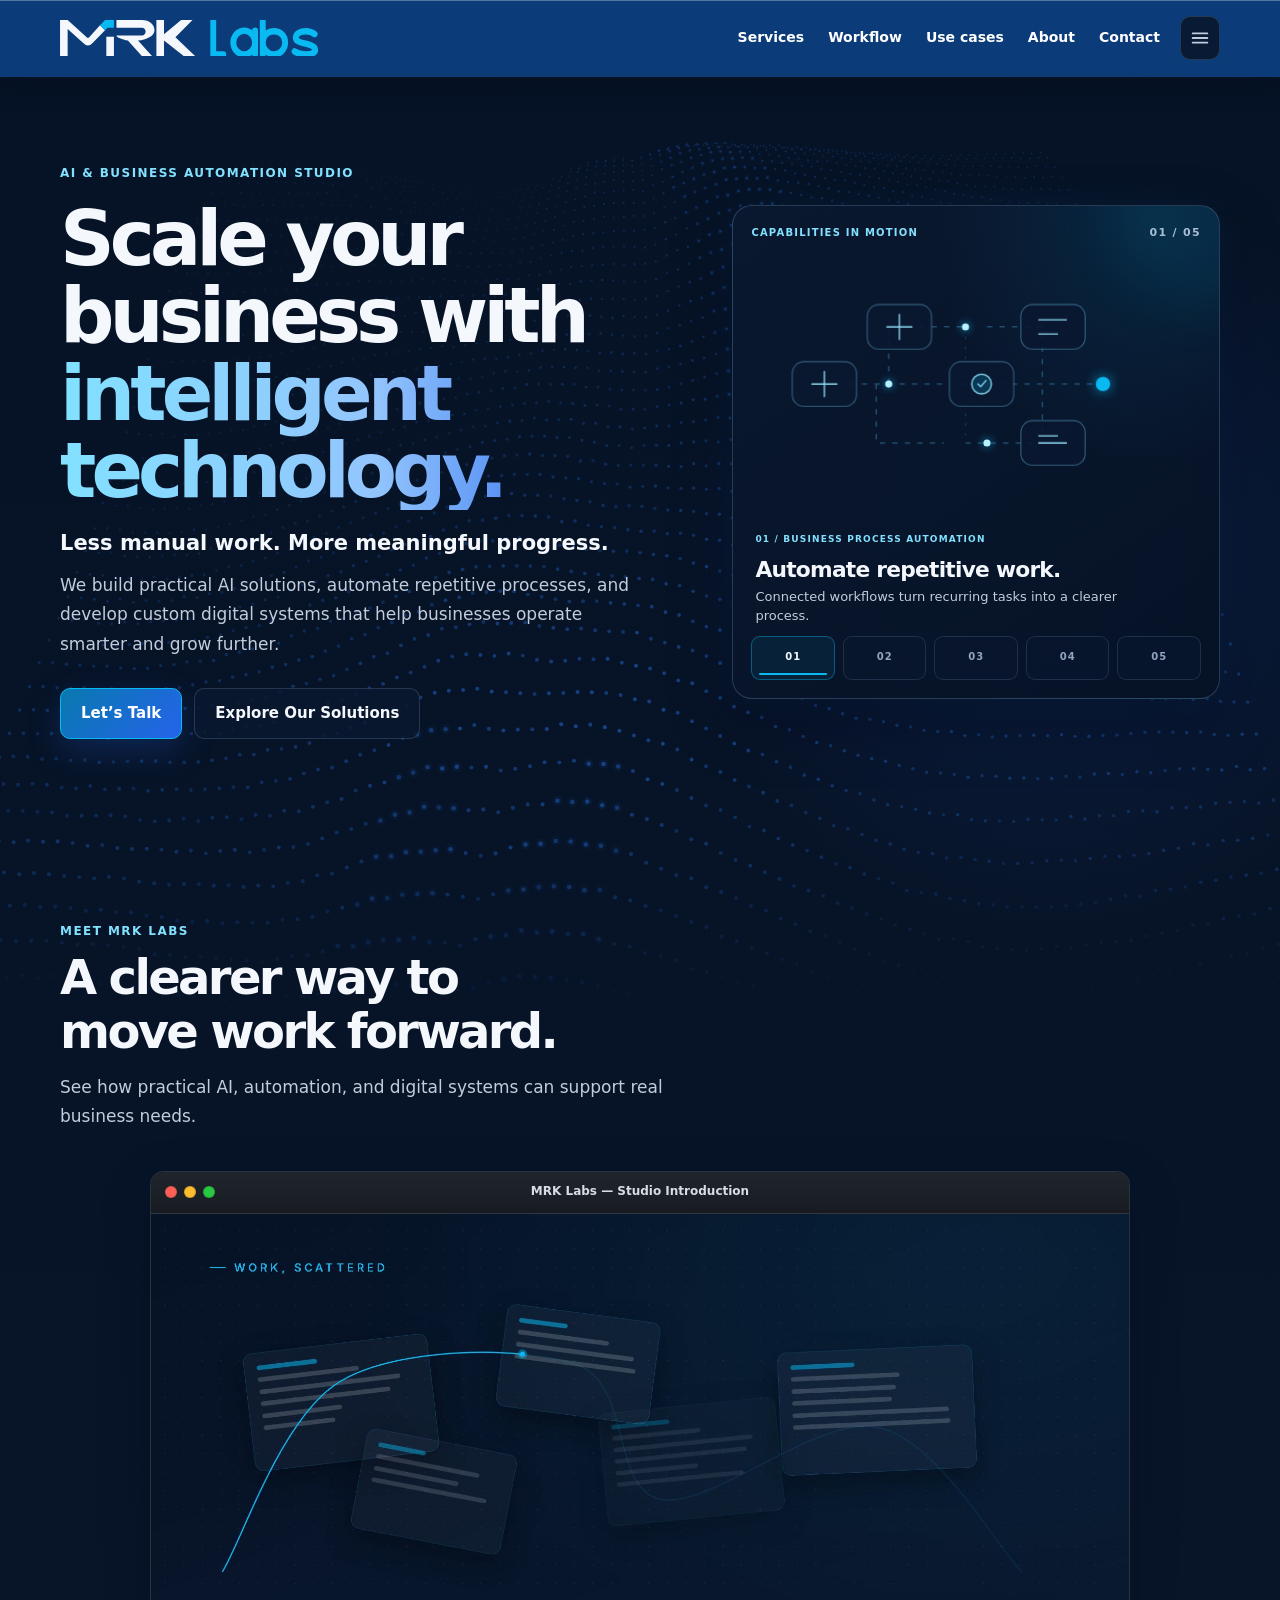
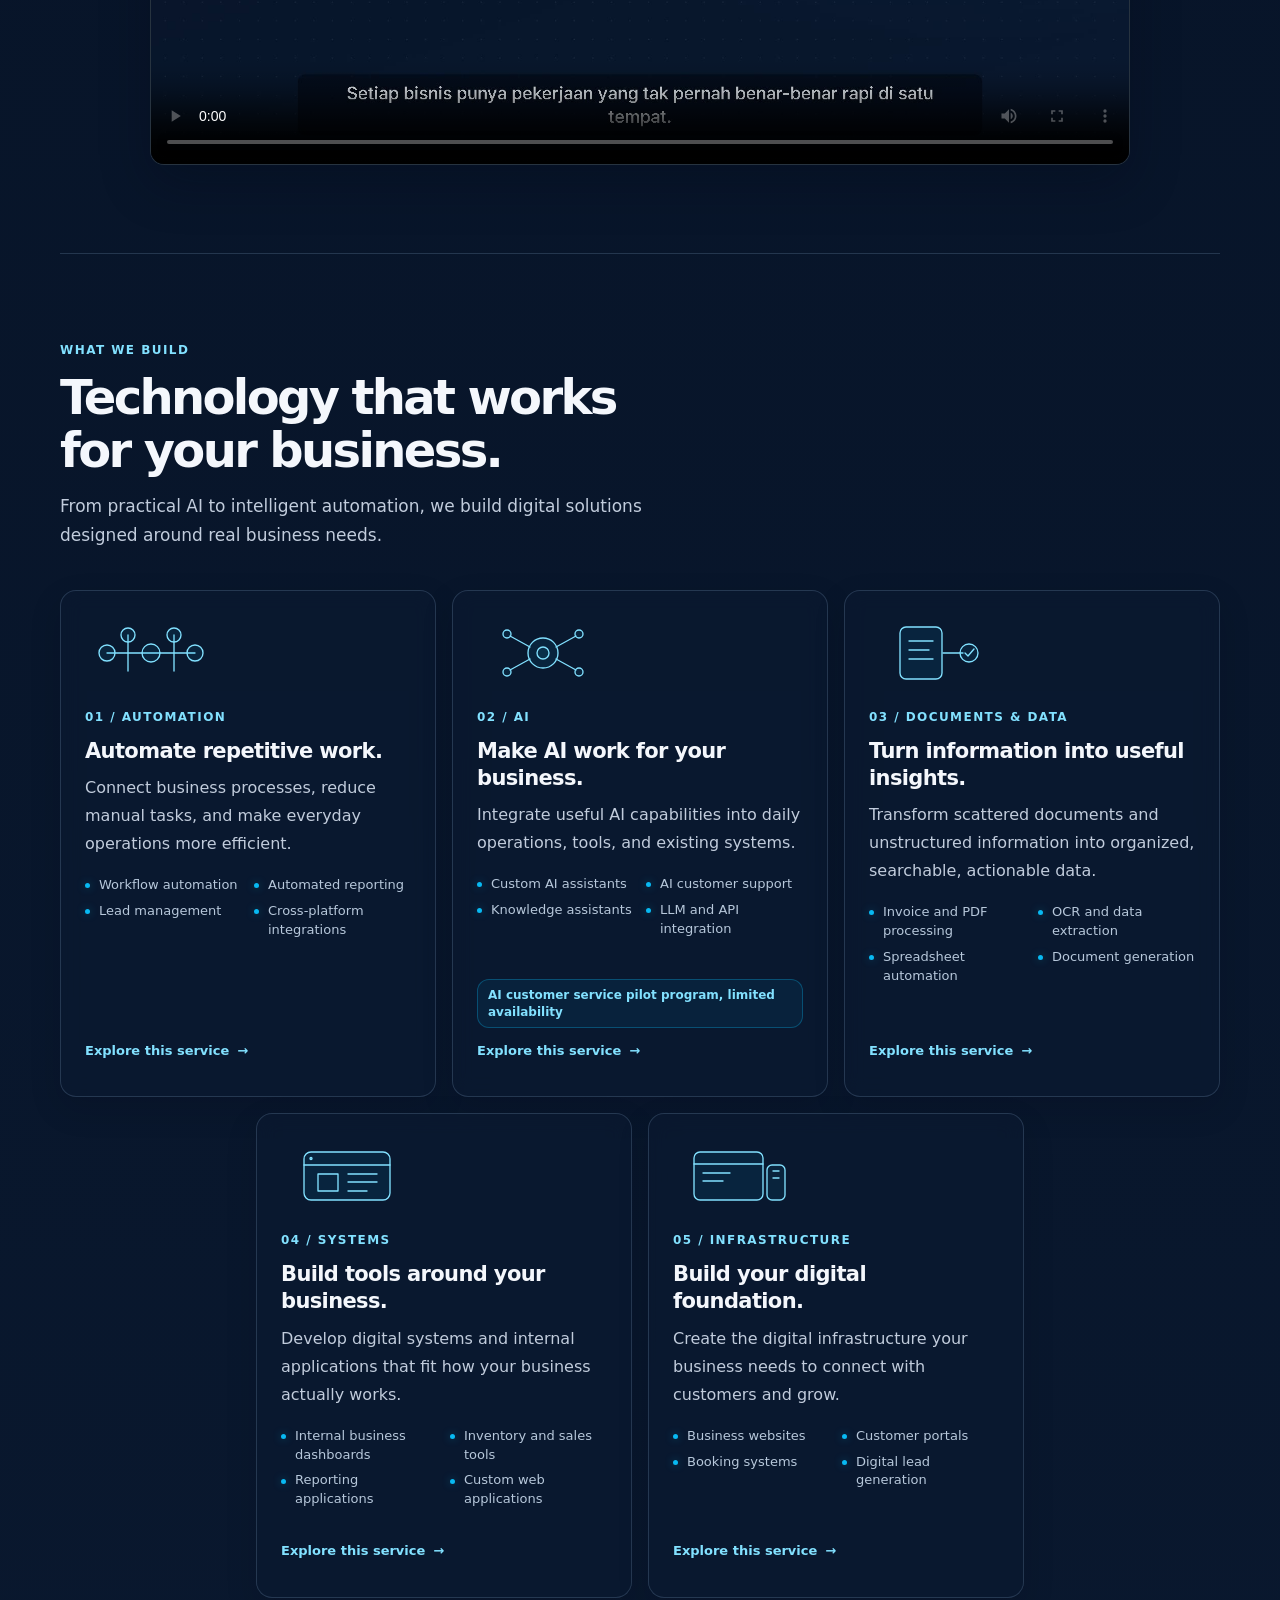
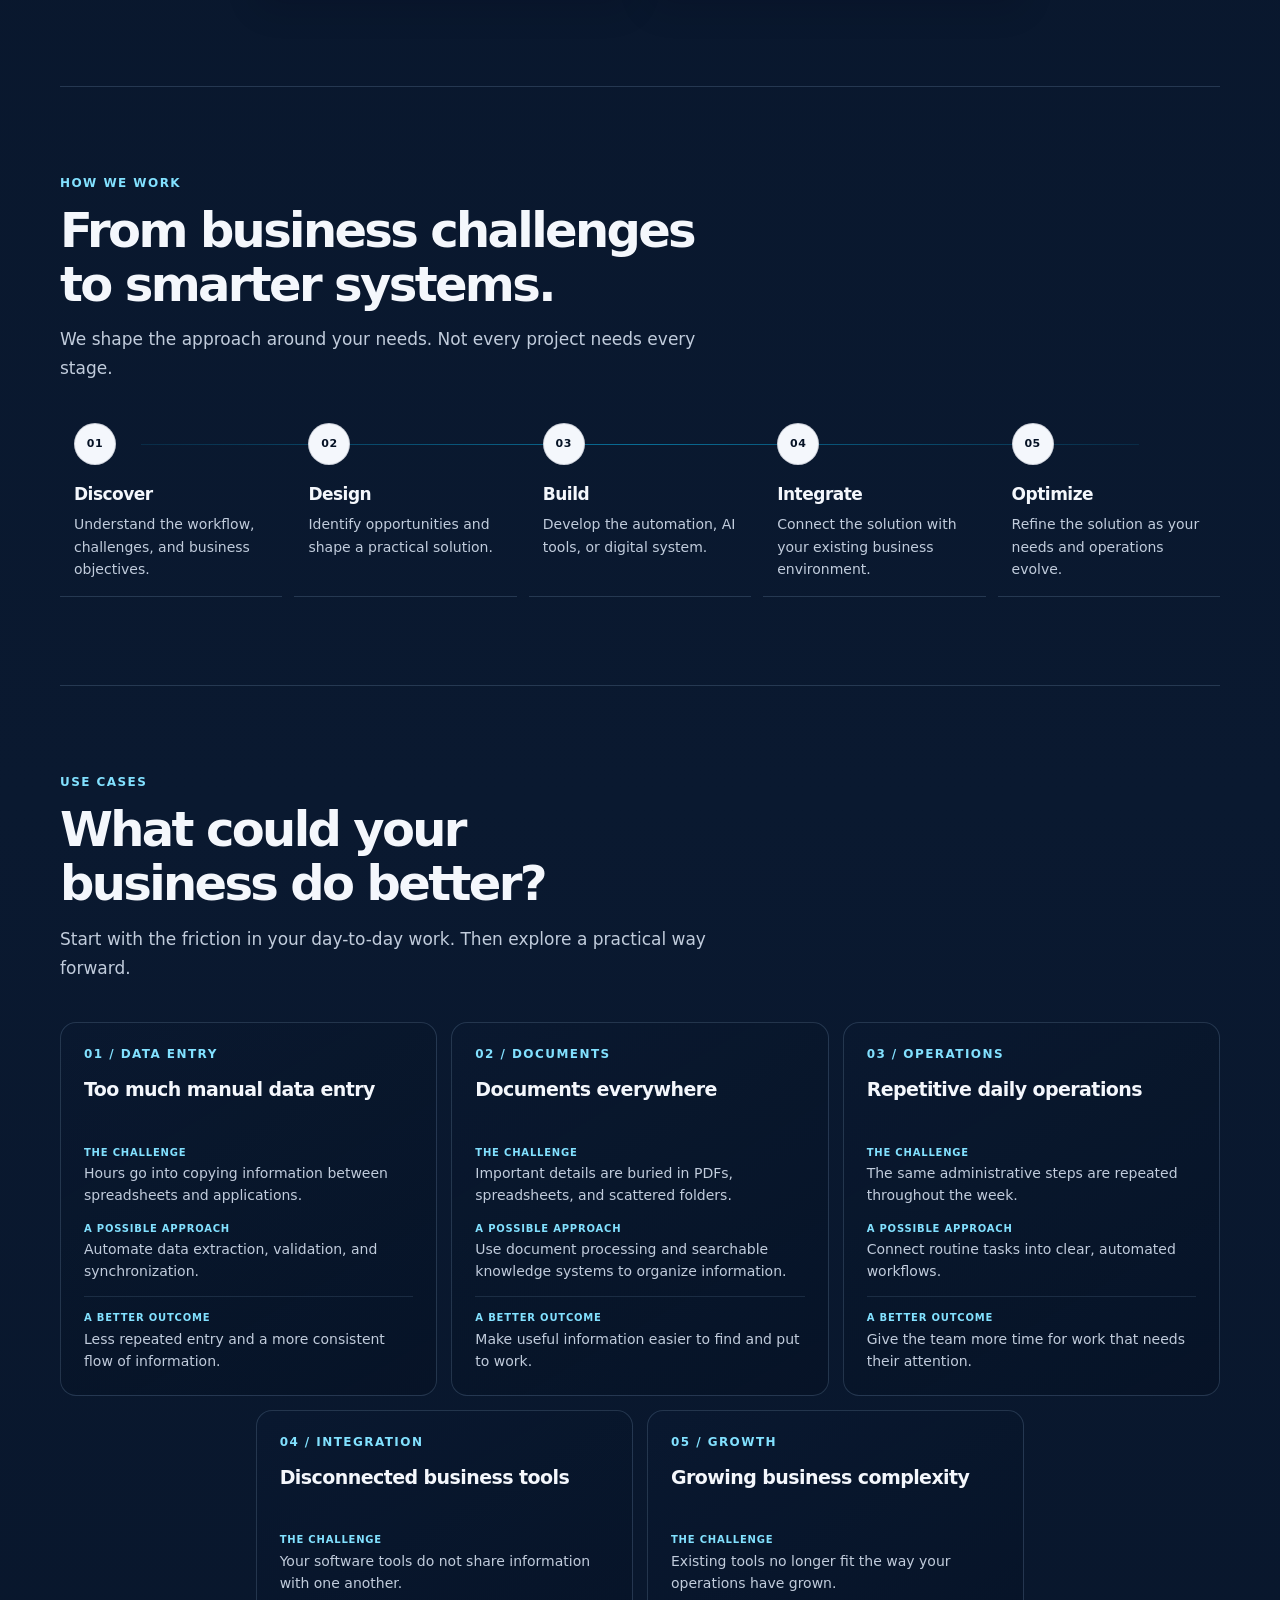
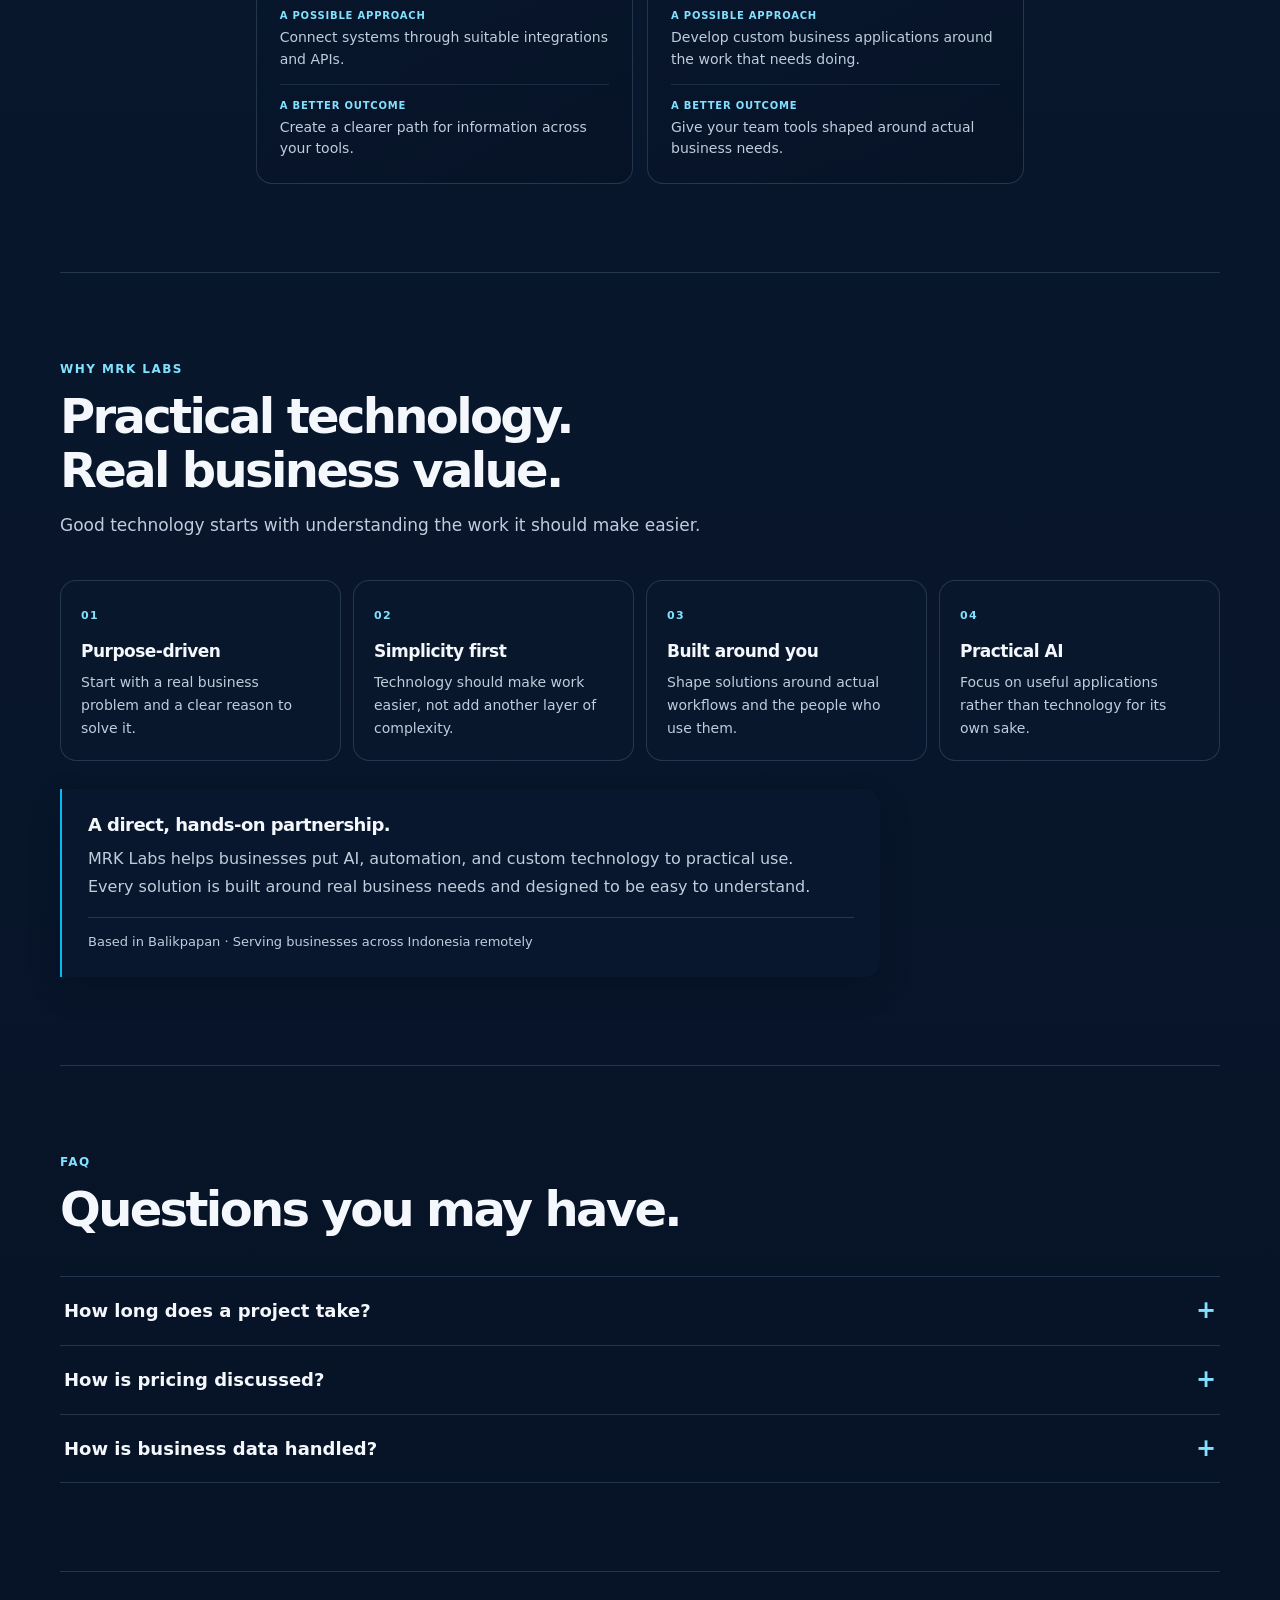
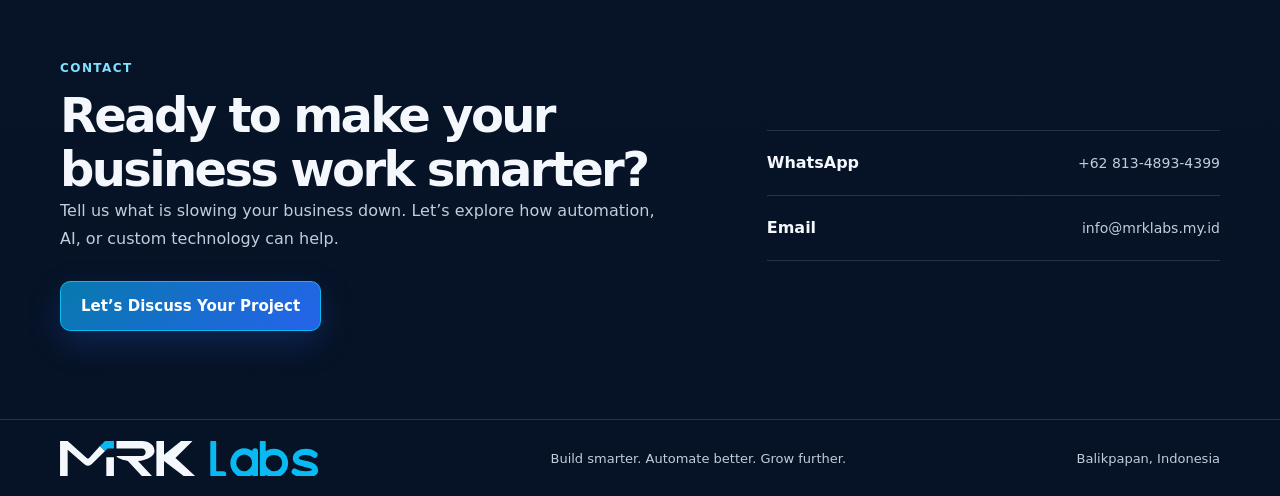
==== commit 79fca840: "Refine mobile header navigation Co-authored-by: Copilot <223556219+Copilot@users.noreply.github.com>" ====
--- a/index.html
+++ b/index.html
@@ -11,7 +11,7 @@
     <meta name="theme-color" content="#F5F8FC">
     <title>MRK Labs — AI &amp; Business Automation Studio</title>
     <link rel="icon" type="image/svg+xml" href="assets/favicon.svg">
-    <link rel="stylesheet" href="styles.css">
+    <link rel="stylesheet" href="styles.css?v=2">
   </head>
   <body>
     <a class="skip-link" href="#main-content" data-i18n="skip">Skip to content</a>
@@ -23,7 +23,7 @@
         </a>
         <nav class="main-nav" aria-label="Main navigation" data-i18n-aria-label="navLabel">
           <a href="#services" data-i18n="navServices">Services</a>
-          <a href="#process" data-i18n="navProcess">How it works</a>
+          <a href="#process" data-i18n="navProcess">Workflow</a>
           <a href="#use-cases" data-i18n="navUseCases">Use cases</a>
           <a href="#about" data-i18n="navAbout">About</a>
           <a href="#contact" data-i18n="navContact">Contact</a>
@@ -382,7 +382,7 @@
       </div>
     </footer>
 
-    <script src="script.js?v=9"></script>
+    <script src="script.js?v=10"></script>
     <script src="particle-wave.js?v=2"></script>
     <script src="showcase.js"></script>
   </body>
--- a/styles.css
+++ b/styles.css
@@ -1062,12 +1062,16 @@
   .header-inner { min-height: 64px; grid-template-columns: minmax(0, 1fr) auto; gap: 8px; }
   .brand-lockup { min-width: 116px; }
   .brand-wordmark { width: min(30vw, 260px); }
+  .header-menu { position: absolute; top: 72px; right: 0; z-index: 2; }
+  .menu-toggle { width: 32px; height: 32px; border-radius: 8px; }
+  .menu-icon { width: 18px; height: 18px; }
   .main-nav {
     position: absolute;
     top: 64px;
     left: calc(-1 * var(--gutter));
     width: calc(100% + var(--gutter) * 2);
     min-height: 48px;
+    padding-right: 52px;
     justify-content: stretch;
     gap: 0;
     border-bottom: 1px solid var(--header-line);
@@ -1086,11 +1090,17 @@
     text-align: center;
   }
   .main-nav a:last-child { border-right: 0; }
-  .header-menu-panel { top: calc(100% + 48px); }
+  .header-menu-panel {
+    top: calc(100% + 8px);
+    width: min(126px, calc(100vw - var(--gutter) * 2));
+  }
 }
 
 @media (max-width: 620px) {
   :root { --gutter: 20px; --radius: 14px; }
+  .header-inner { min-height: 44px; }
+  .header-menu { top: 52px; }
+  .main-nav { top: 44px; }
   .hero { grid-template-columns: minmax(0, 1fr); gap: 44px; padding-block: 112px 72px; }
   .hero::before {
     background: linear-gradient(180deg, rgba(6, 18, 37, 0.42), rgba(6, 18, 37, 0.2) 38%, transparent 70%, rgba(6, 18, 37, 0.12));
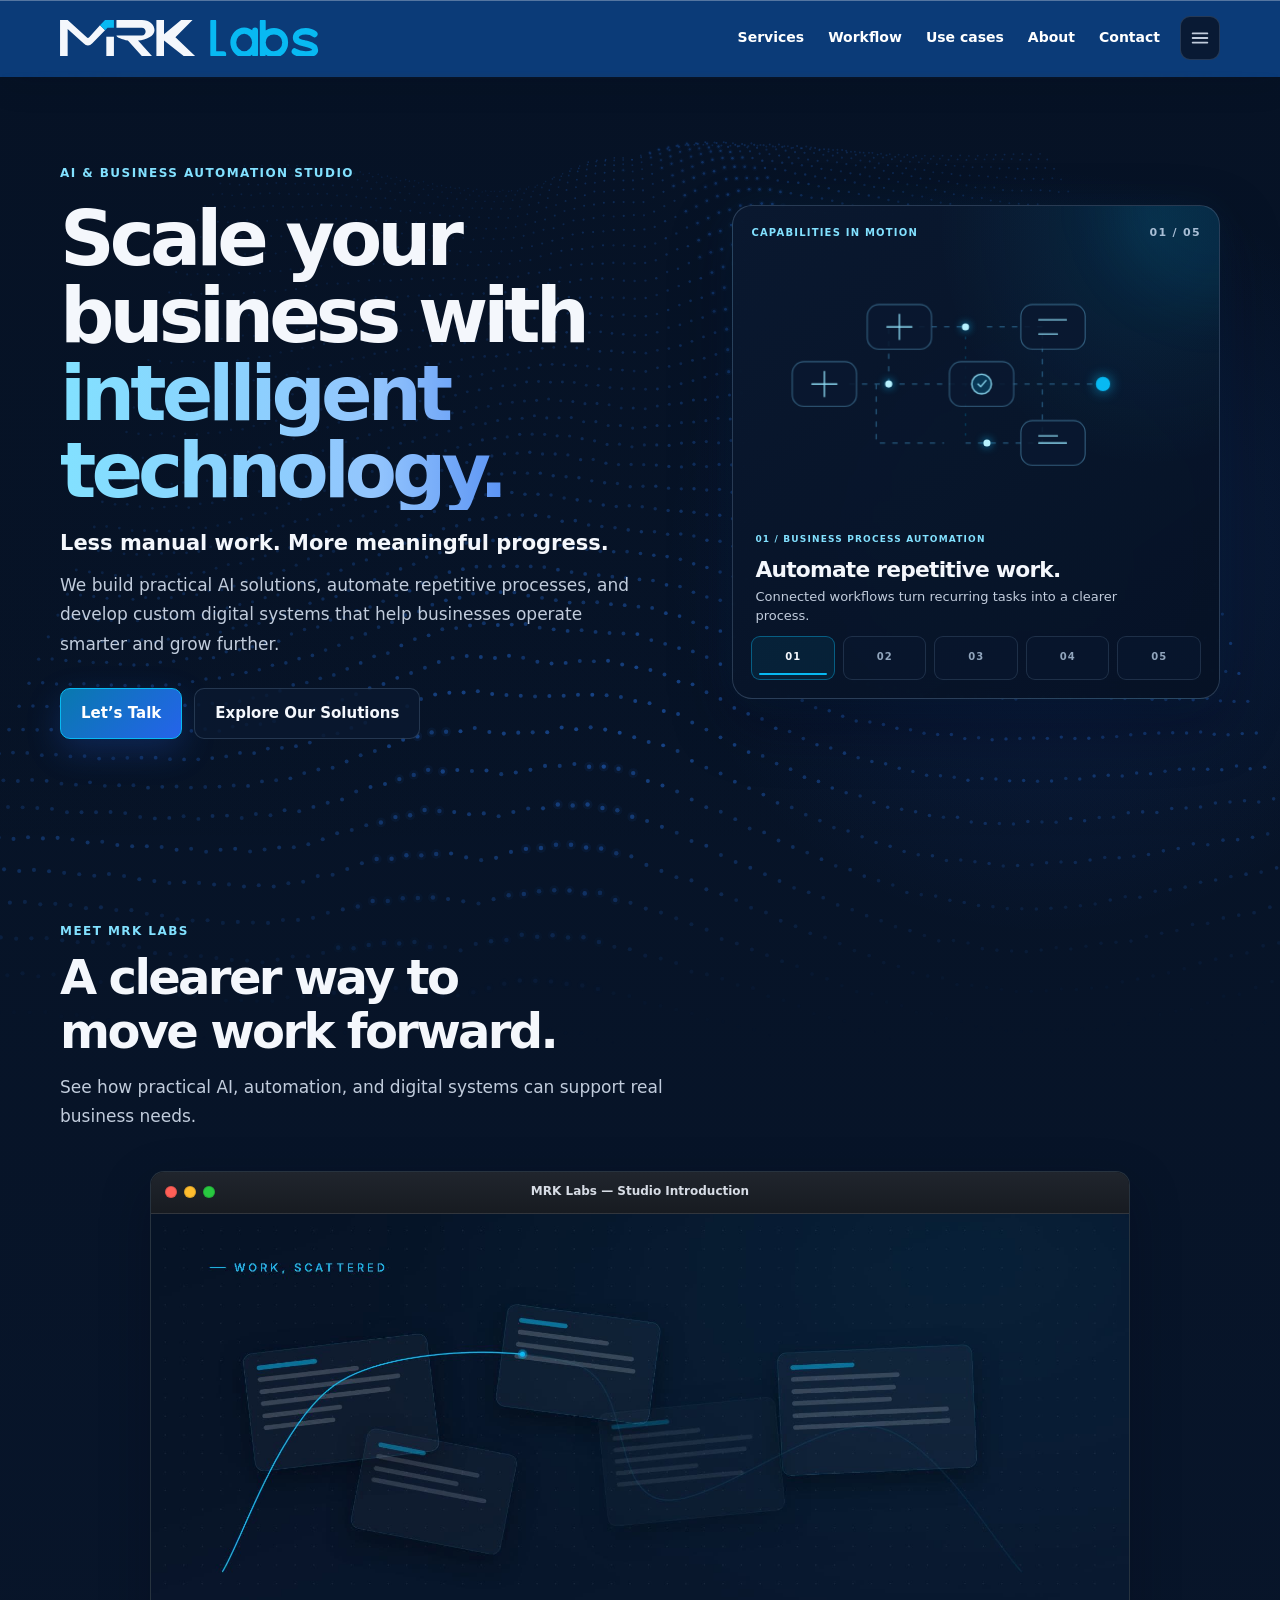
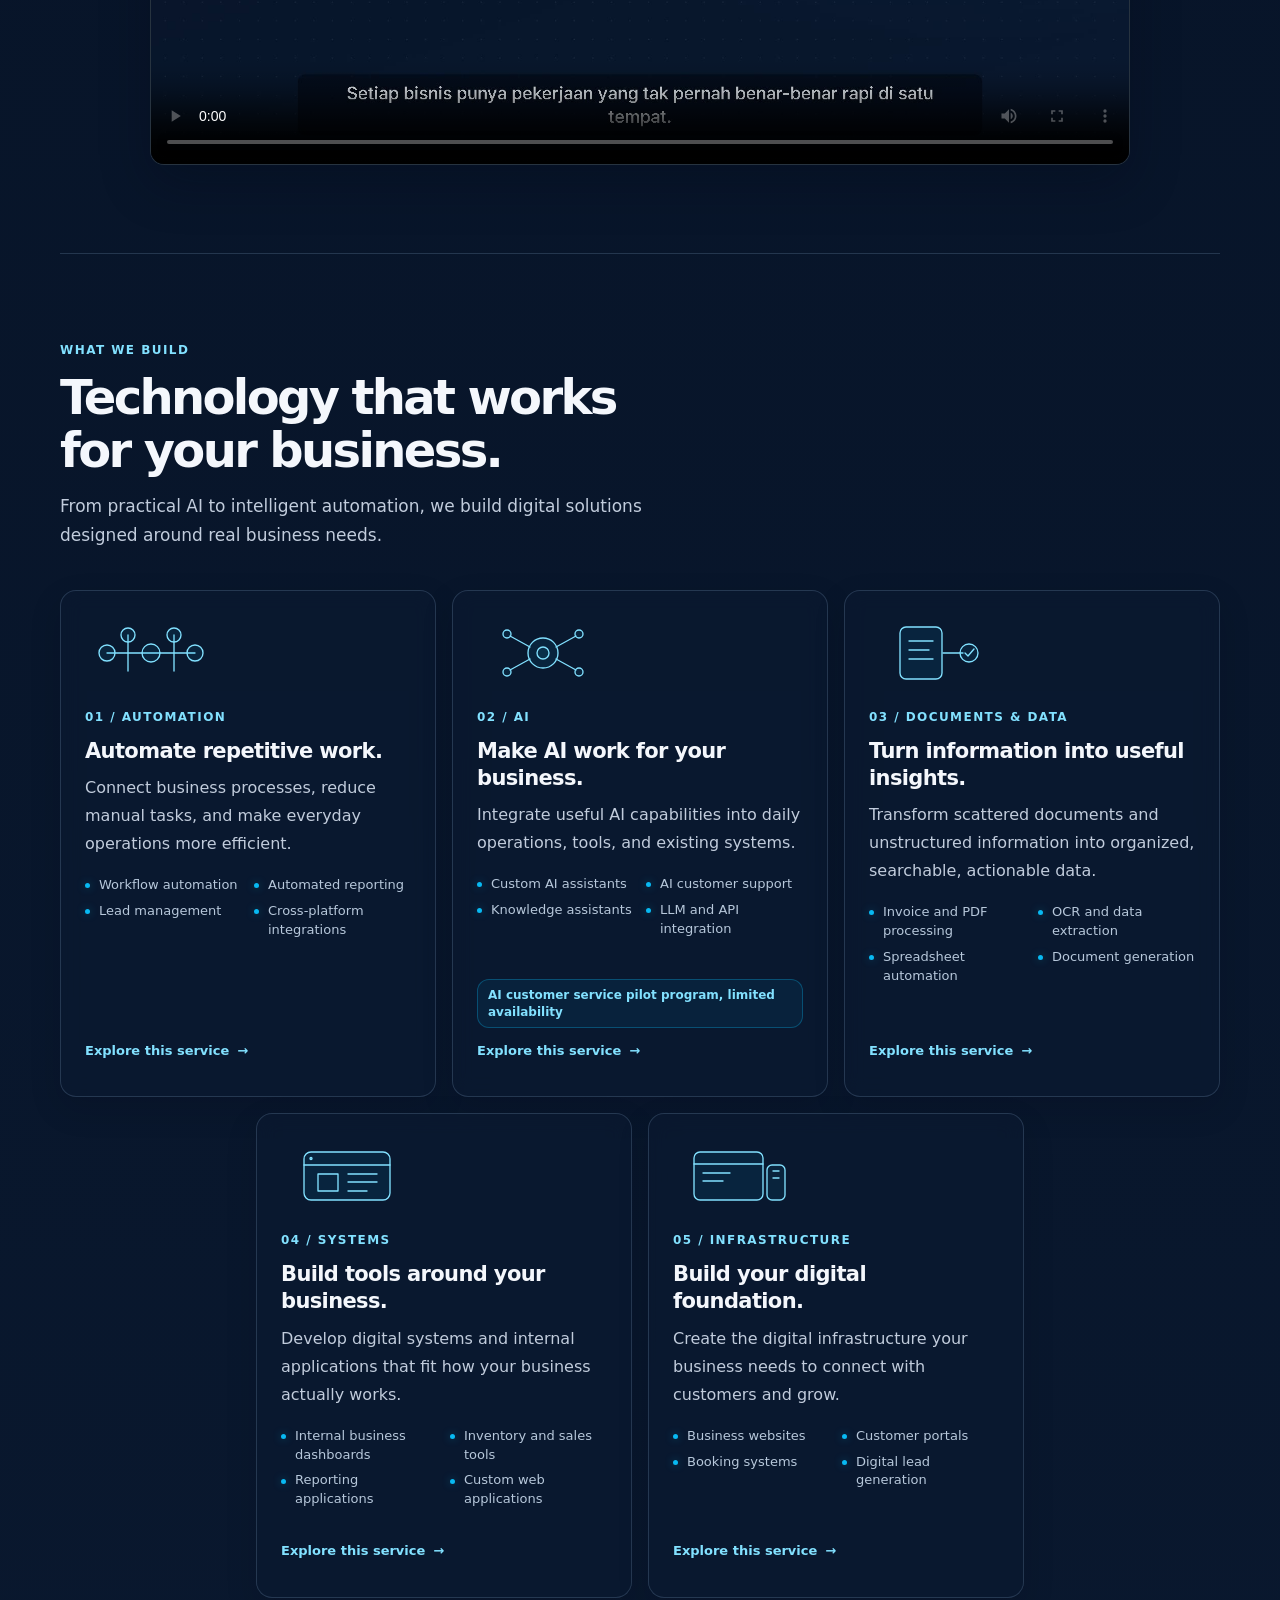
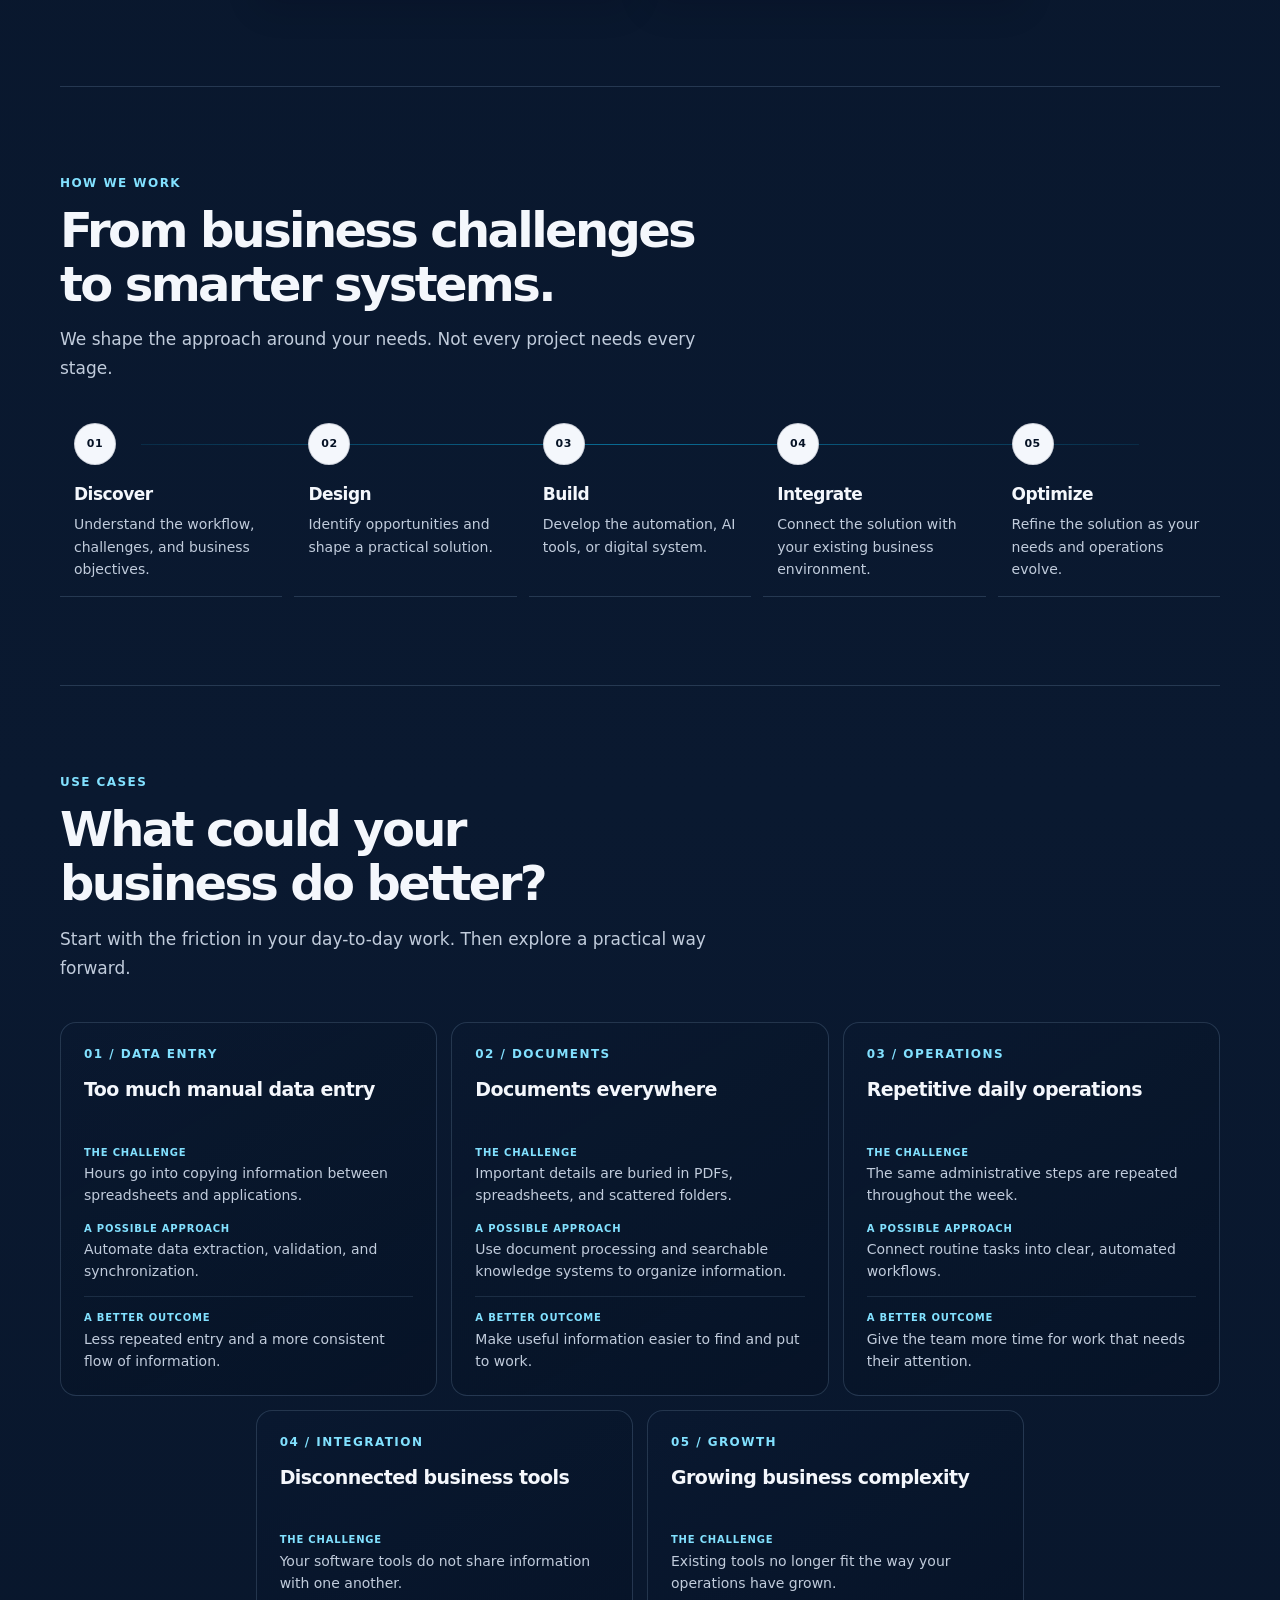
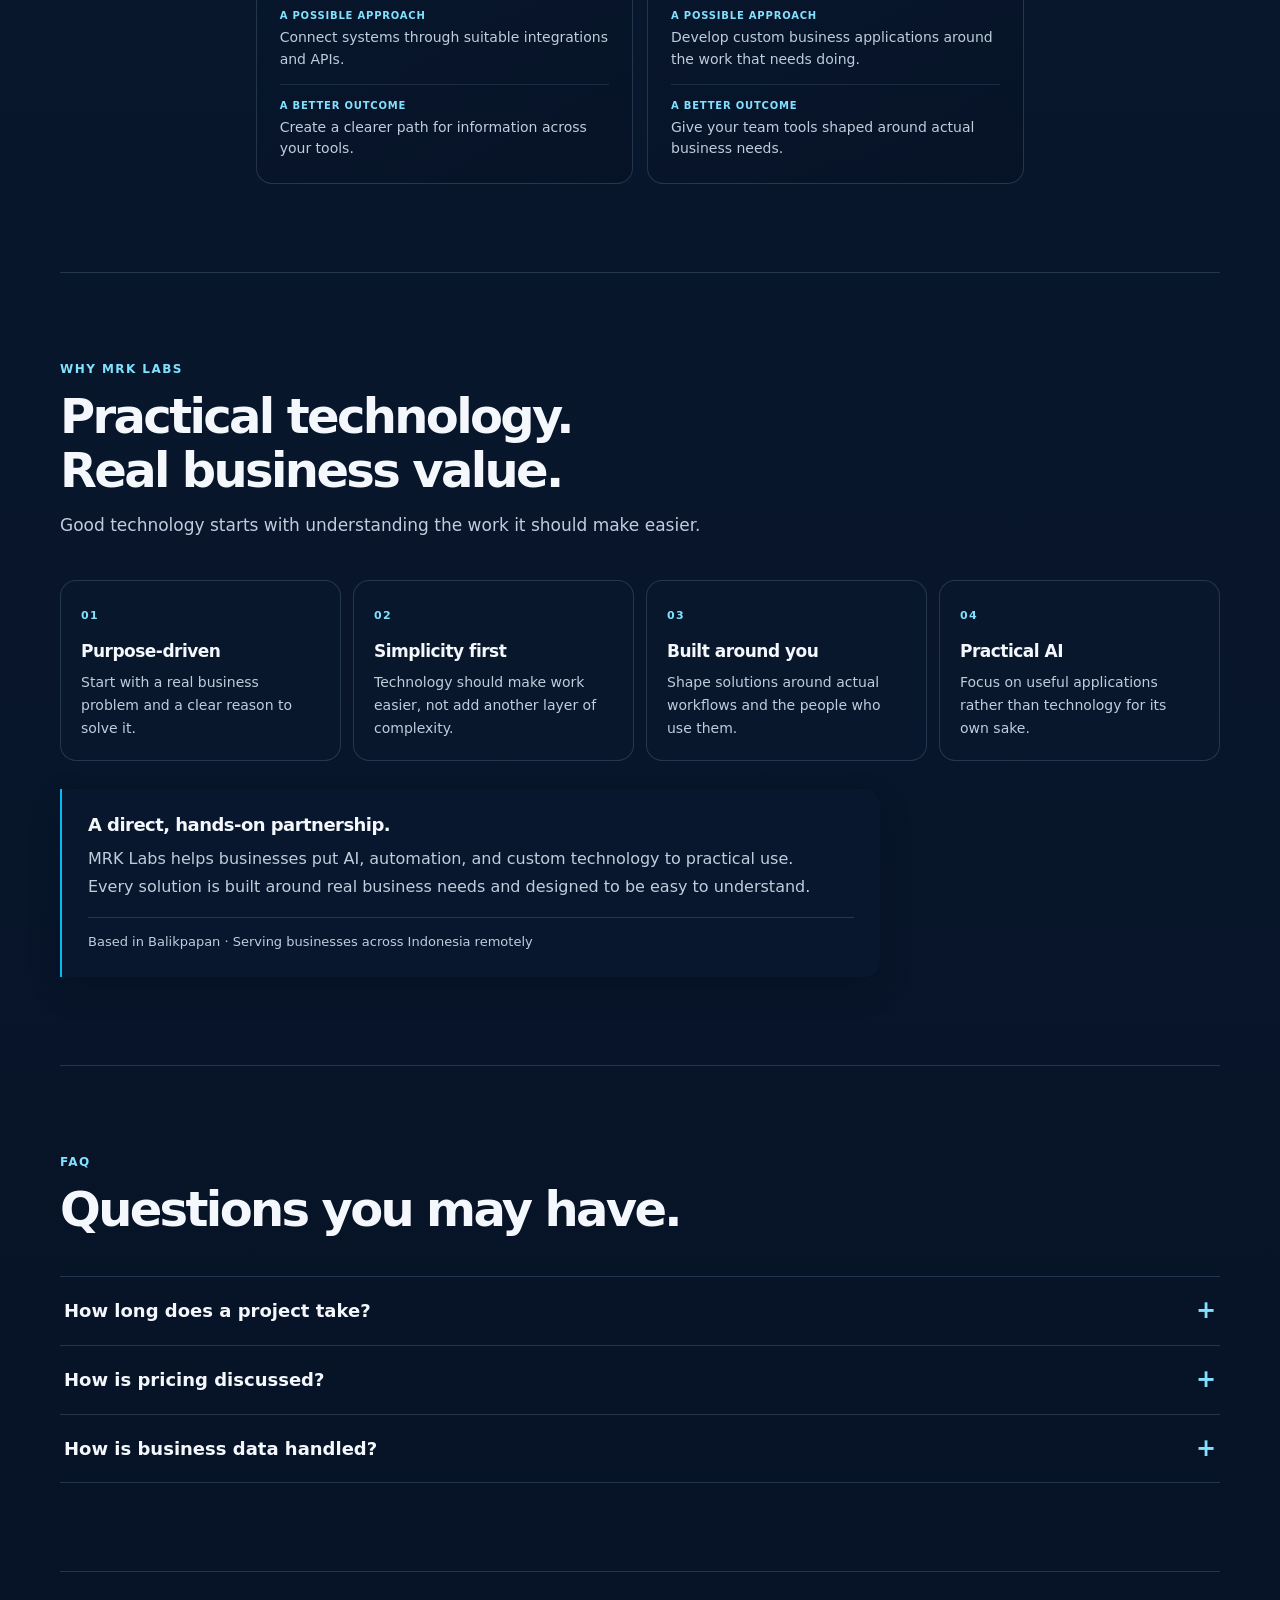
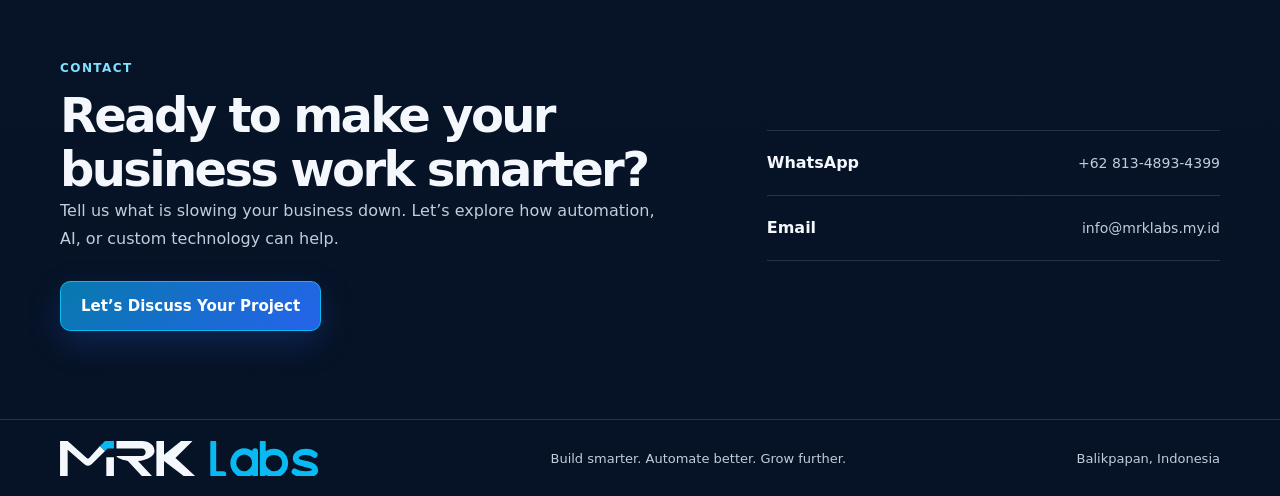
==== commit d41800dd: "Tighten mobile hero button spacing Co-authored-by: Copilot <223556219+Copilot@users.noreply.github.c" ====
--- a/index.html
+++ b/index.html
@@ -11,7 +11,7 @@
     <meta name="theme-color" content="#F5F8FC">
     <title>MRK Labs — AI &amp; Business Automation Studio</title>
     <link rel="icon" type="image/svg+xml" href="assets/favicon.svg">
-    <link rel="stylesheet" href="styles.css?v=2">
+    <link rel="stylesheet" href="styles.css?v=3">
   </head>
   <body>
     <a class="skip-link" href="#main-content" data-i18n="skip">Skip to content</a>
--- a/styles.css
+++ b/styles.css
@@ -1108,7 +1108,8 @@
   .hero h1 { font-size: clamp(42px, 12.5vw, 58px); }
   .hero-tagline { font-size: 19px; }
   .hero-description { font-size: 16px; }
-  .hero-actions .button { flex: 1 1 170px; }
+  .hero-actions { margin-top: 28px; }
+  .hero-actions .button { flex: 1 1 170px; margin-top: 0; }
   .showcase { width: 100%; max-width: 500px; padding: 14px; }
   .showcase-stage { height: 346px; margin-block: 10px 7px; }
   .scene-art { max-height: 225px; }
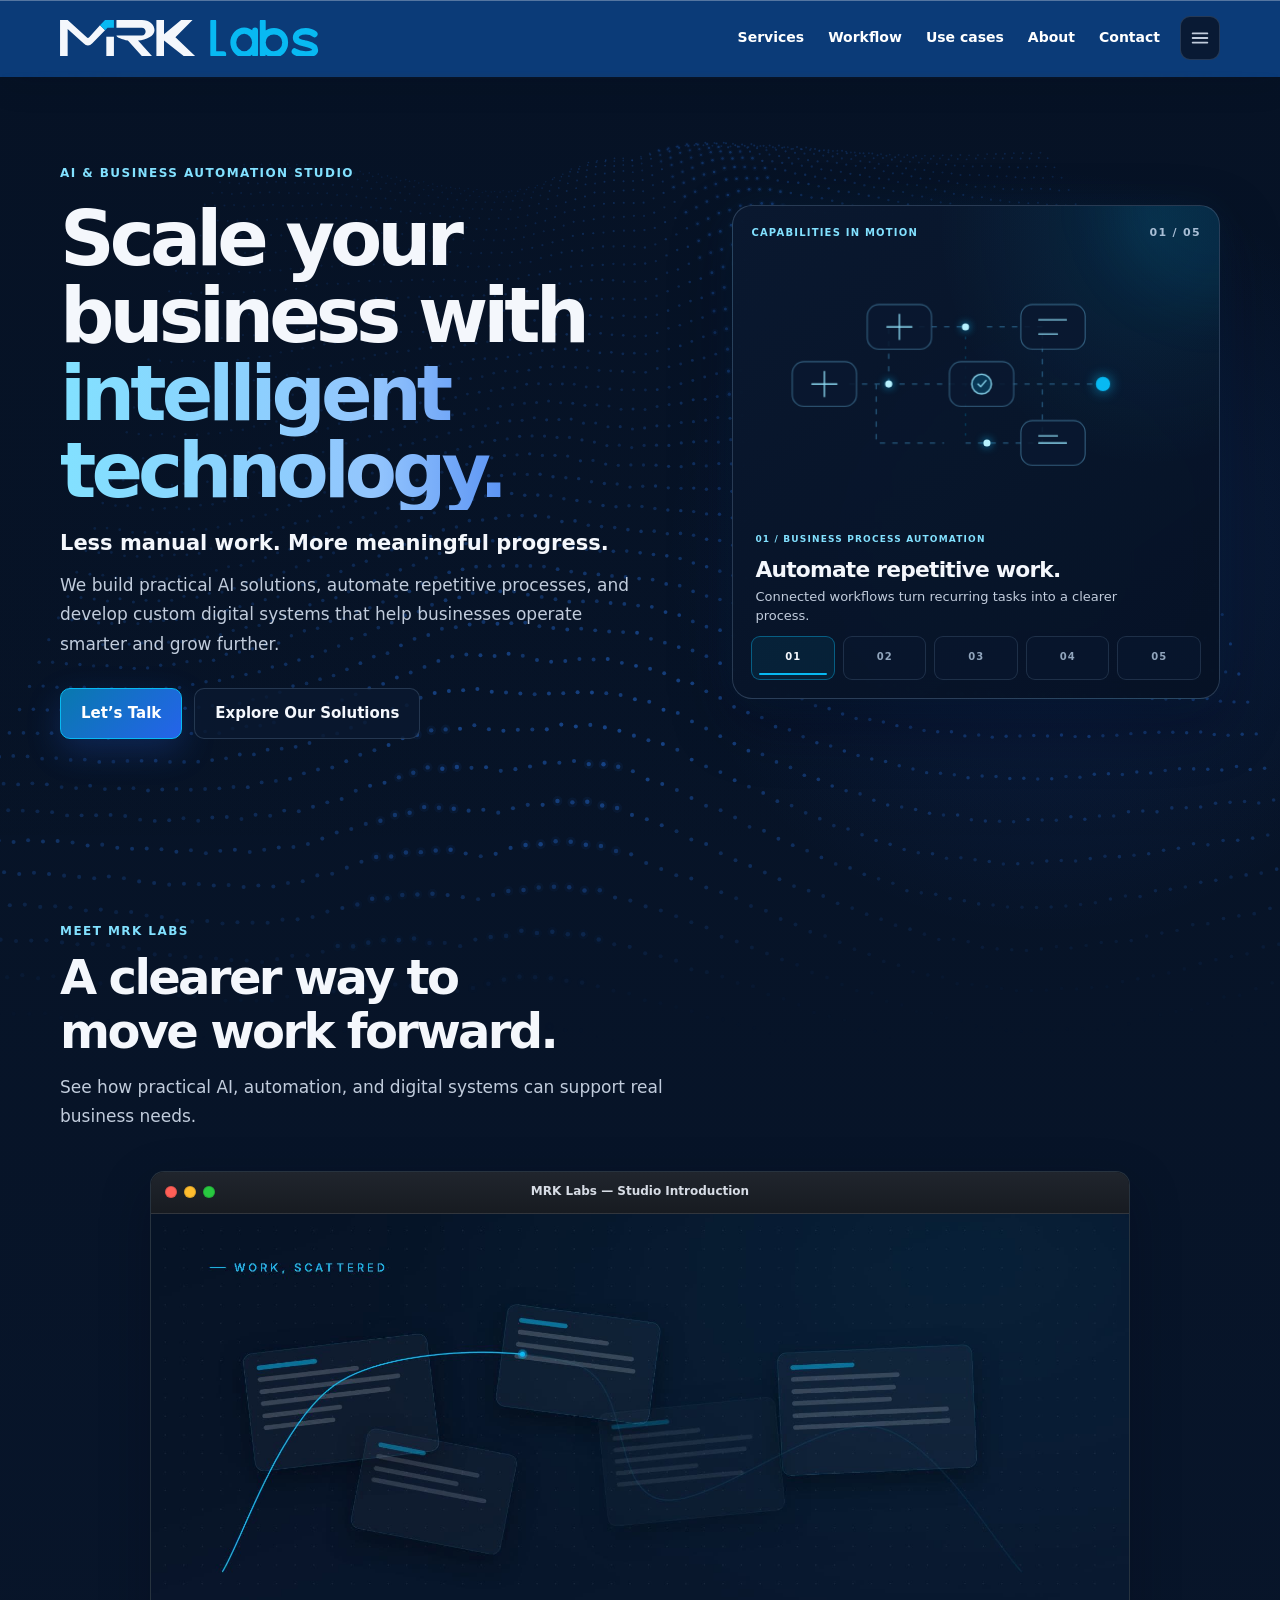
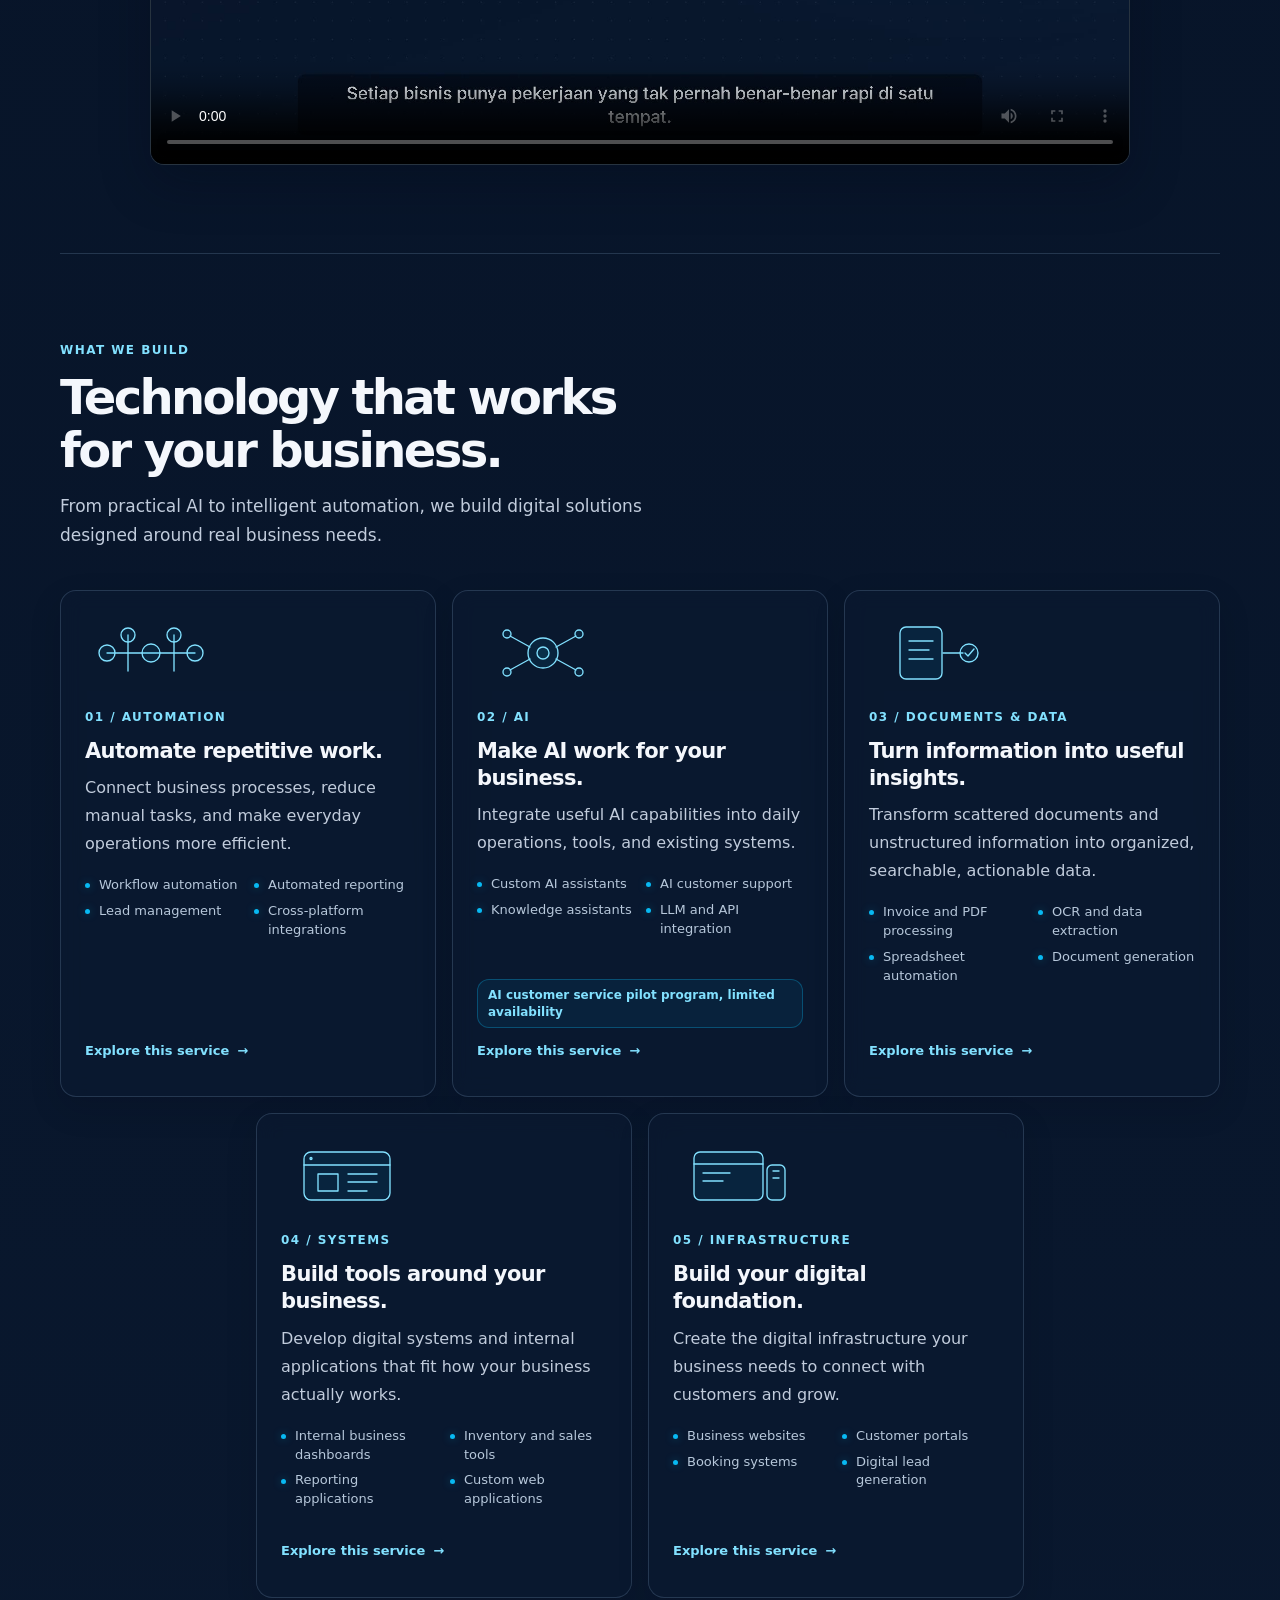
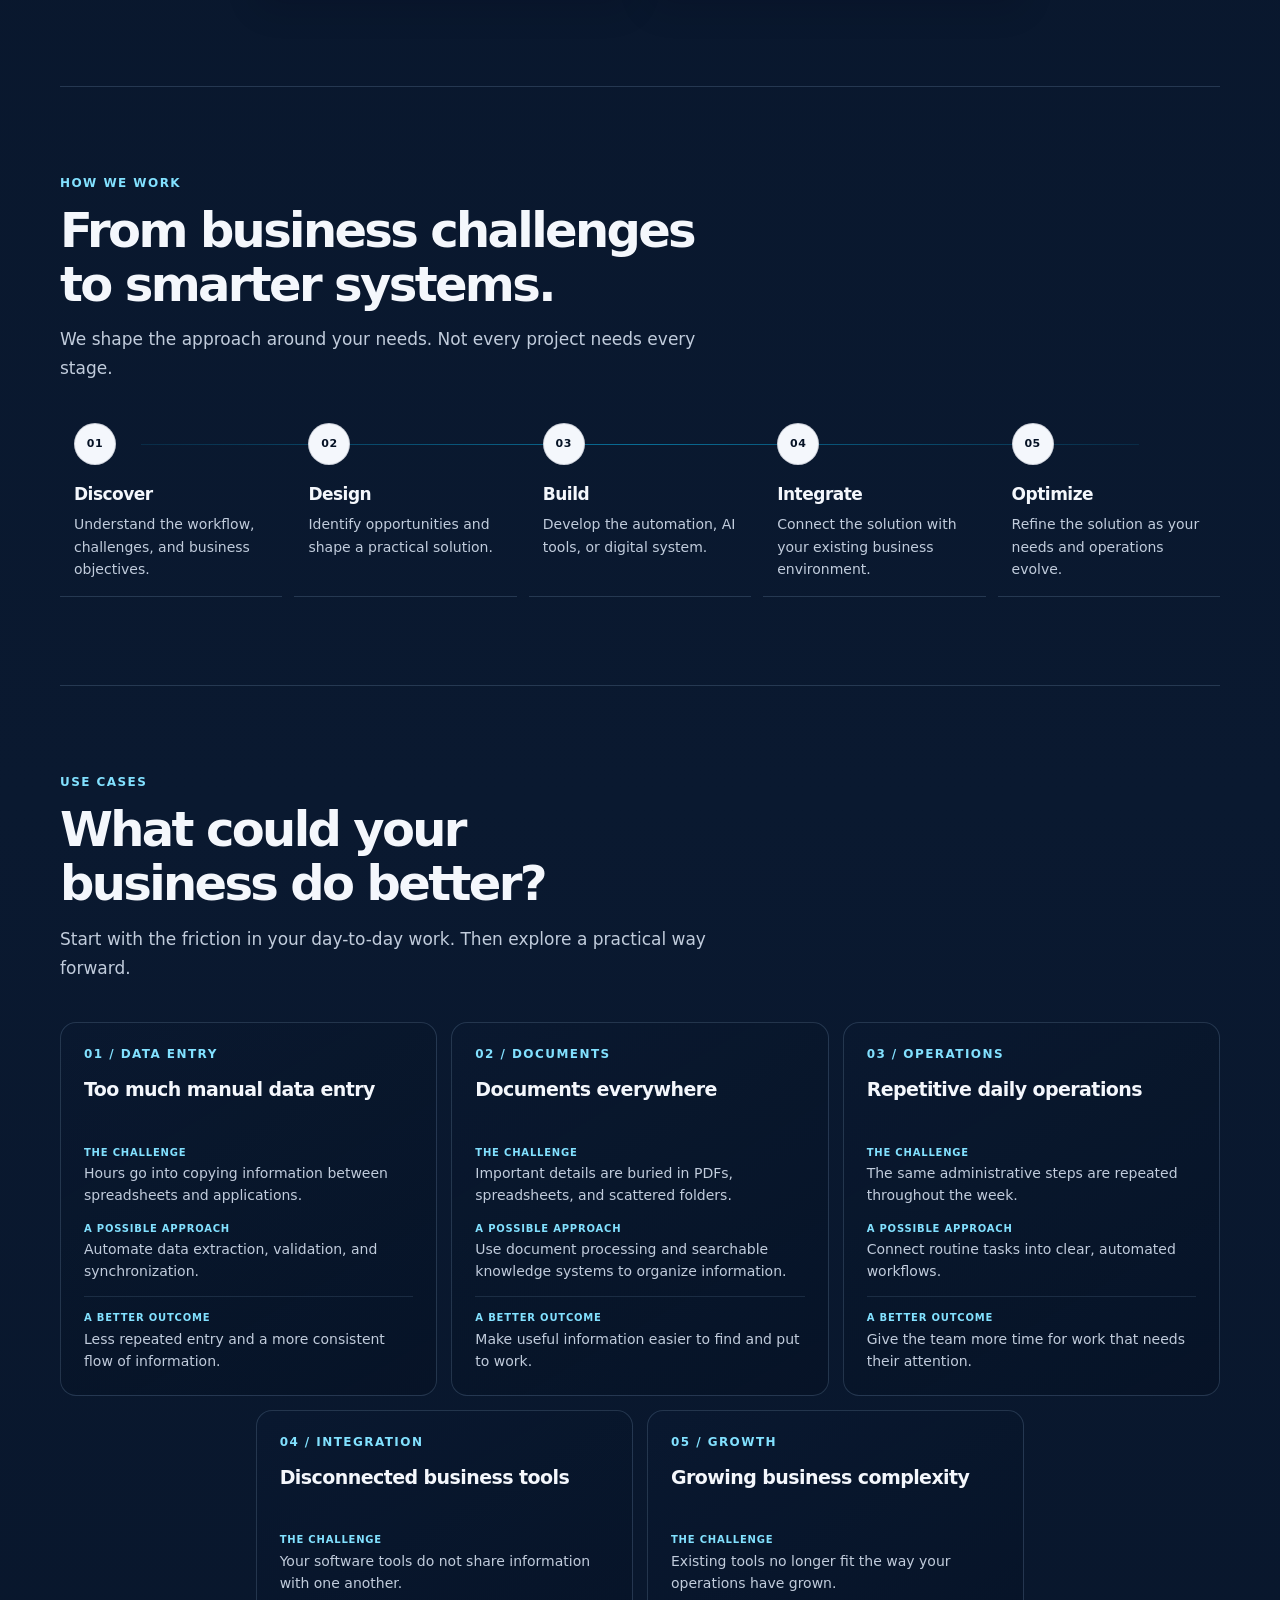
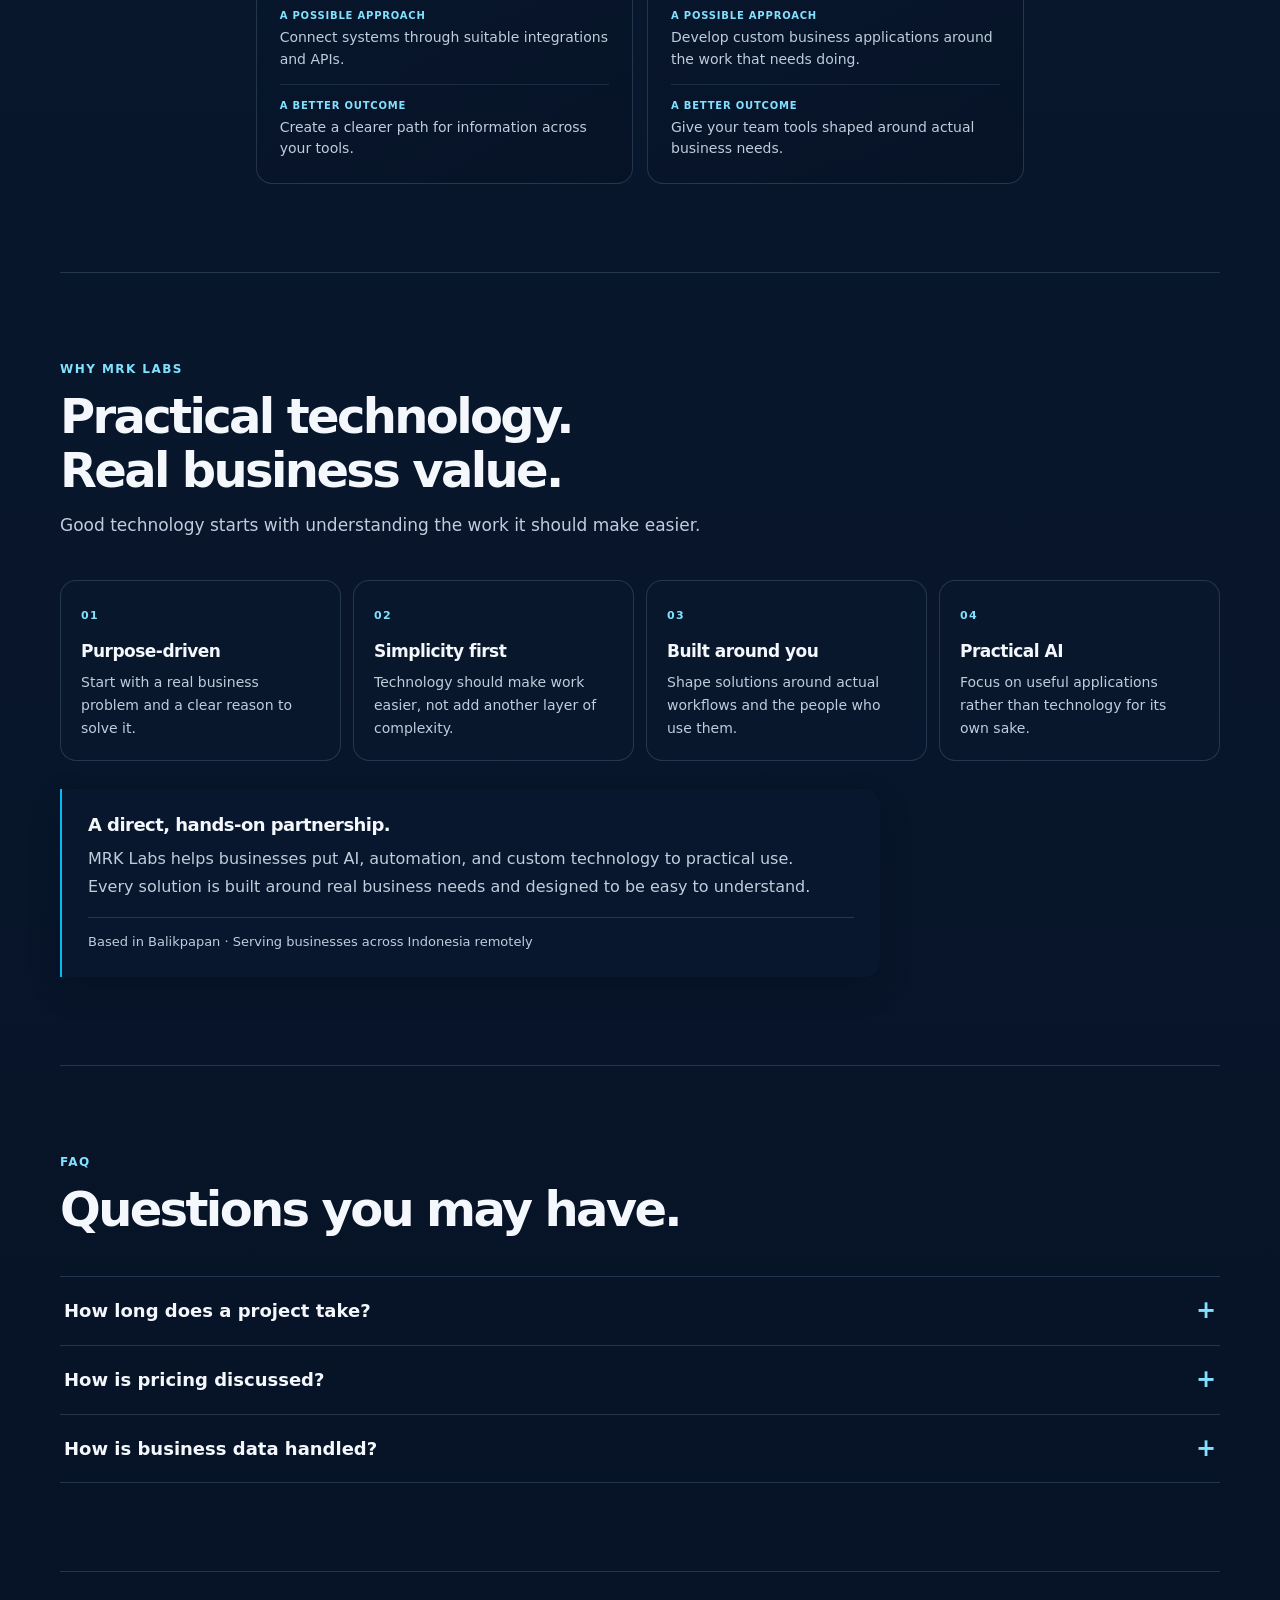
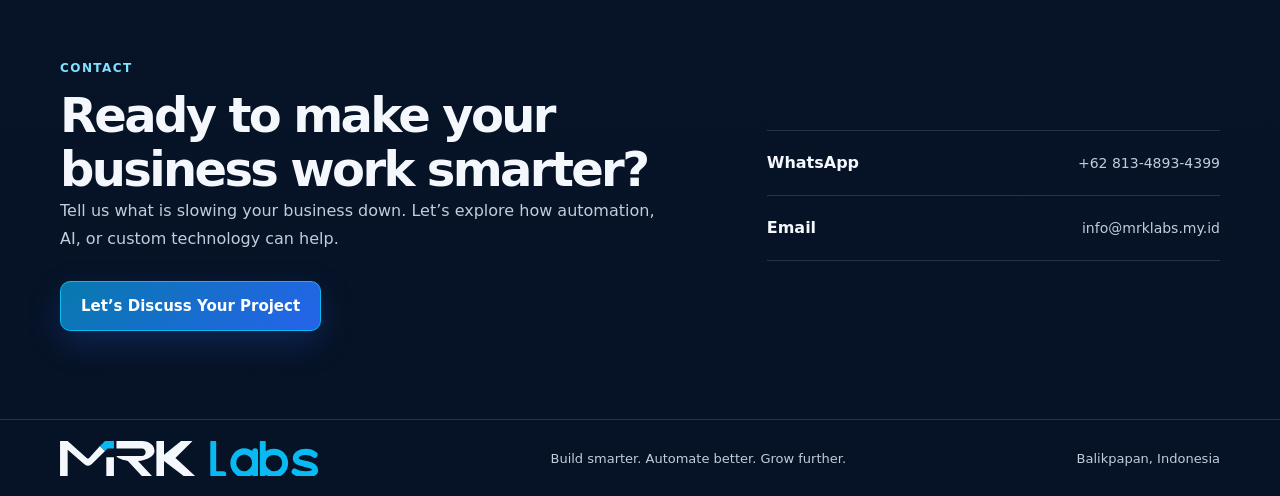
==== commit 7f018d70: "Improve mobile hero motion and heading Co-authored-by: Copilot <223556219+Copilot@users.noreply.gith" ====
--- a/index.html
+++ b/index.html
@@ -11,7 +11,7 @@
     <meta name="theme-color" content="#F5F8FC">
     <title>MRK Labs — AI &amp; Business Automation Studio</title>
     <link rel="icon" type="image/svg+xml" href="assets/favicon.svg">
-    <link rel="stylesheet" href="styles.css?v=3">
+    <link rel="stylesheet" href="styles.css?v=8">
   </head>
   <body>
     <a class="skip-link" href="#main-content" data-i18n="skip">Skip to content</a>
@@ -383,7 +383,7 @@
     </footer>
 
     <script src="script.js?v=10"></script>
-    <script src="particle-wave.js?v=2"></script>
+    <script src="particle-wave.js?v=3"></script>
     <script src="showcase.js"></script>
   </body>
 </html>
--- a/styles.css
+++ b/styles.css
@@ -1106,6 +1106,7 @@
     background: linear-gradient(180deg, rgba(6, 18, 37, 0.42), rgba(6, 18, 37, 0.2) 38%, transparent 70%, rgba(6, 18, 37, 0.12));
   }
   .hero h1 { font-size: clamp(42px, 12.5vw, 58px); }
+  .hero h1 .accent-text { line-height: 1.2; padding-bottom: 0.14em; }
   .hero-tagline { font-size: 19px; }
   .hero-description { font-size: 16px; }
   .hero-actions { margin-top: 28px; }
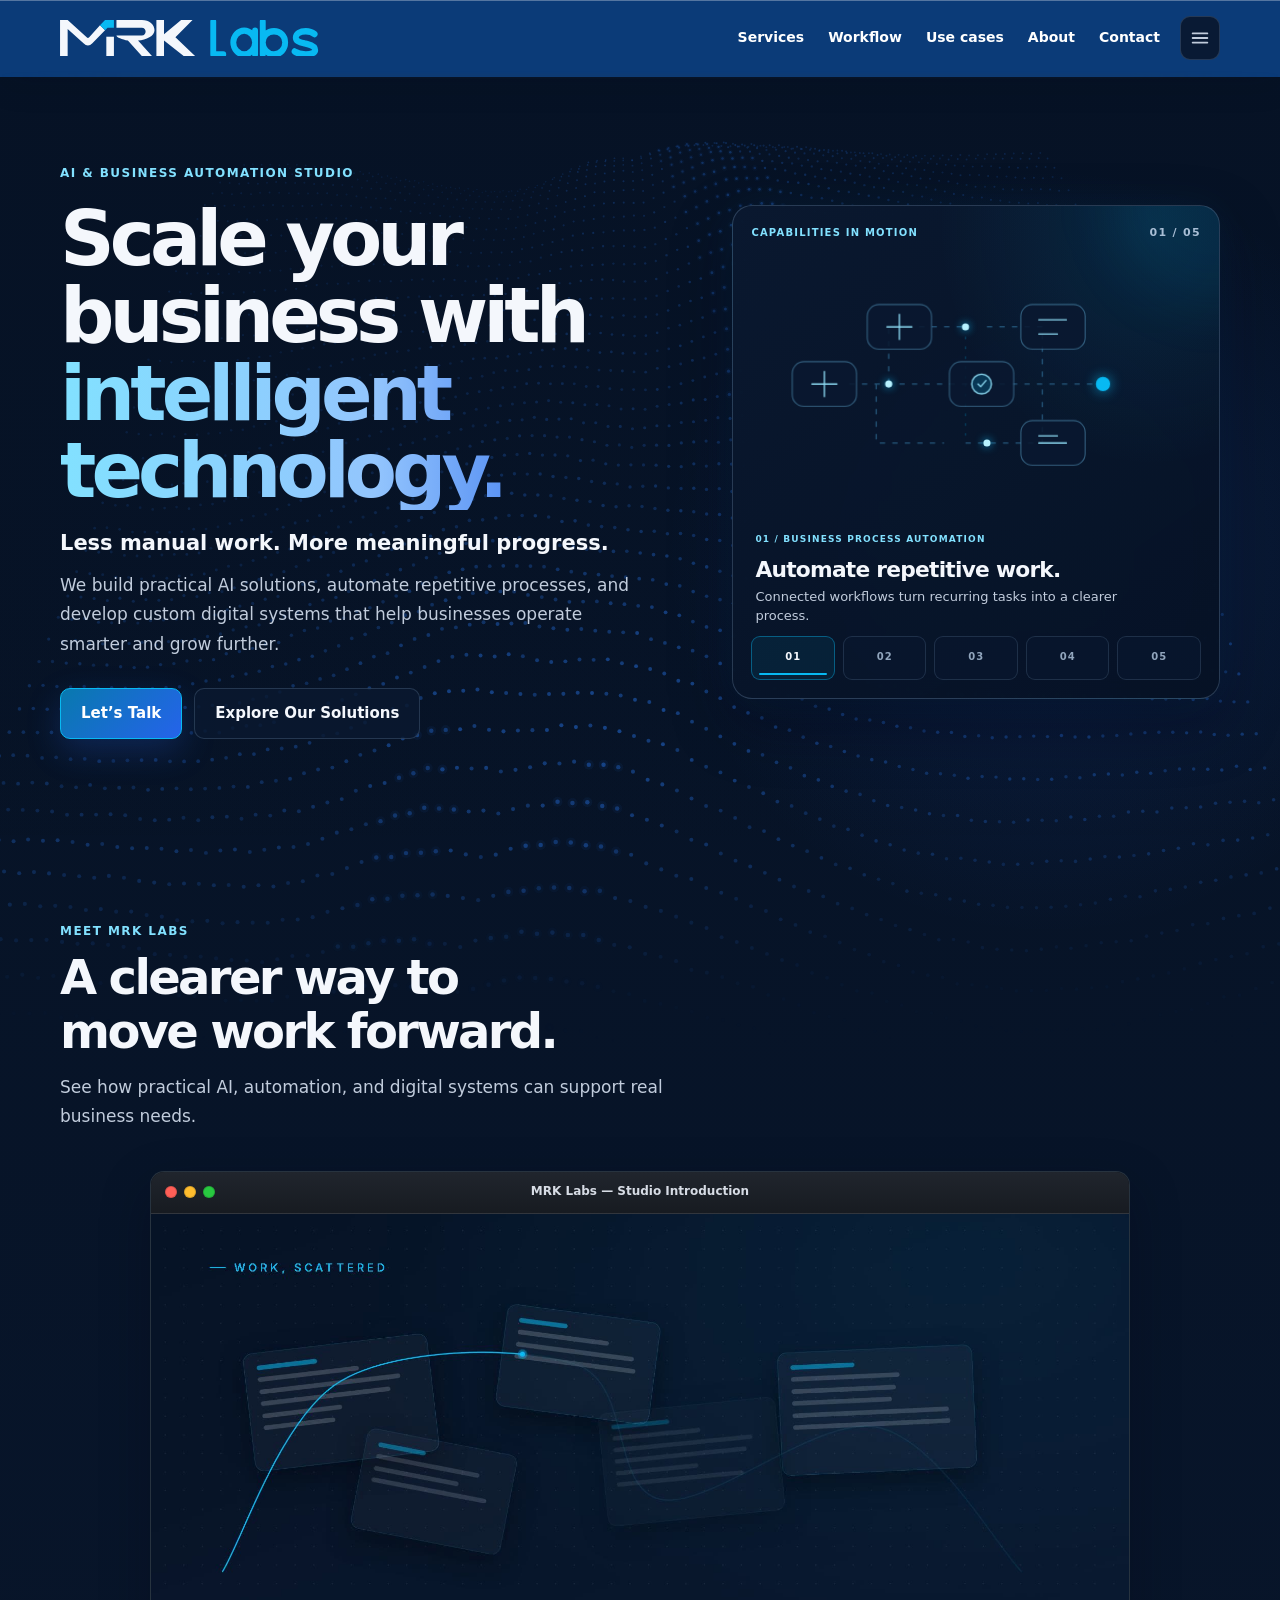
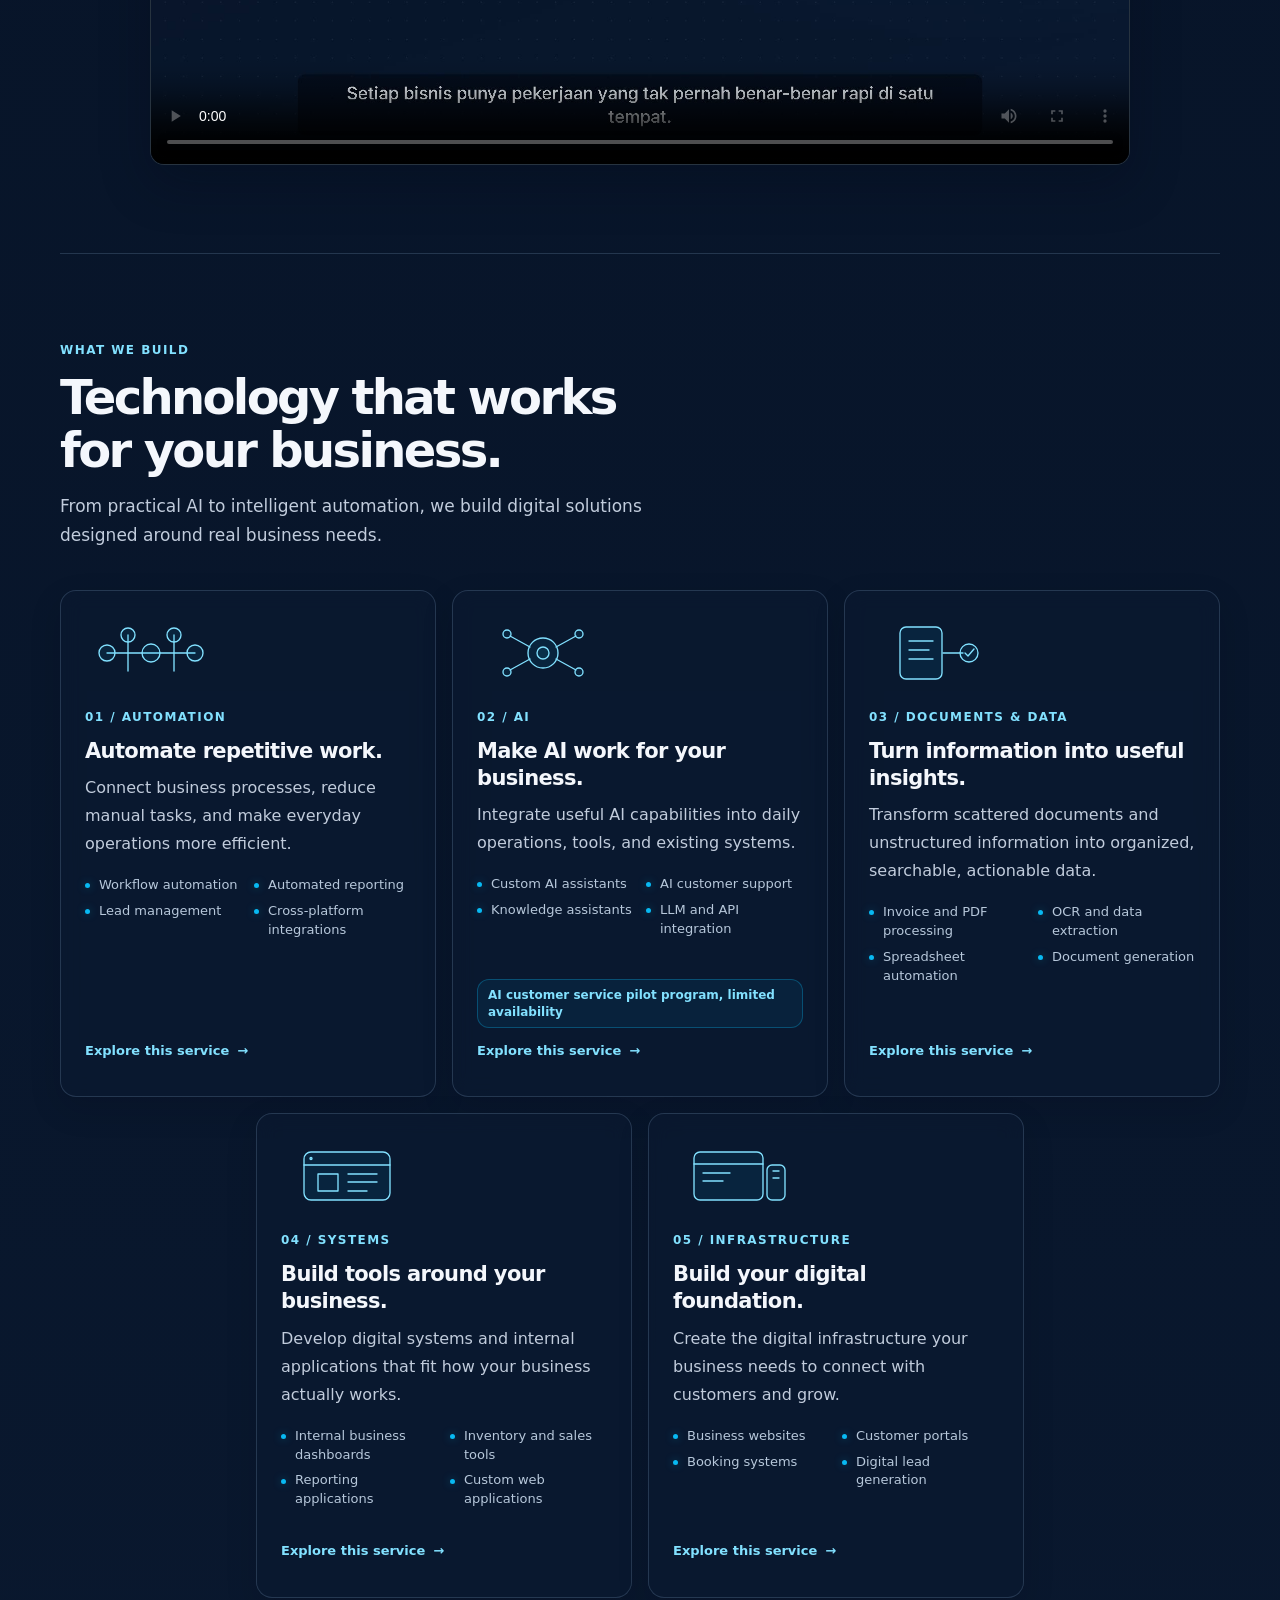
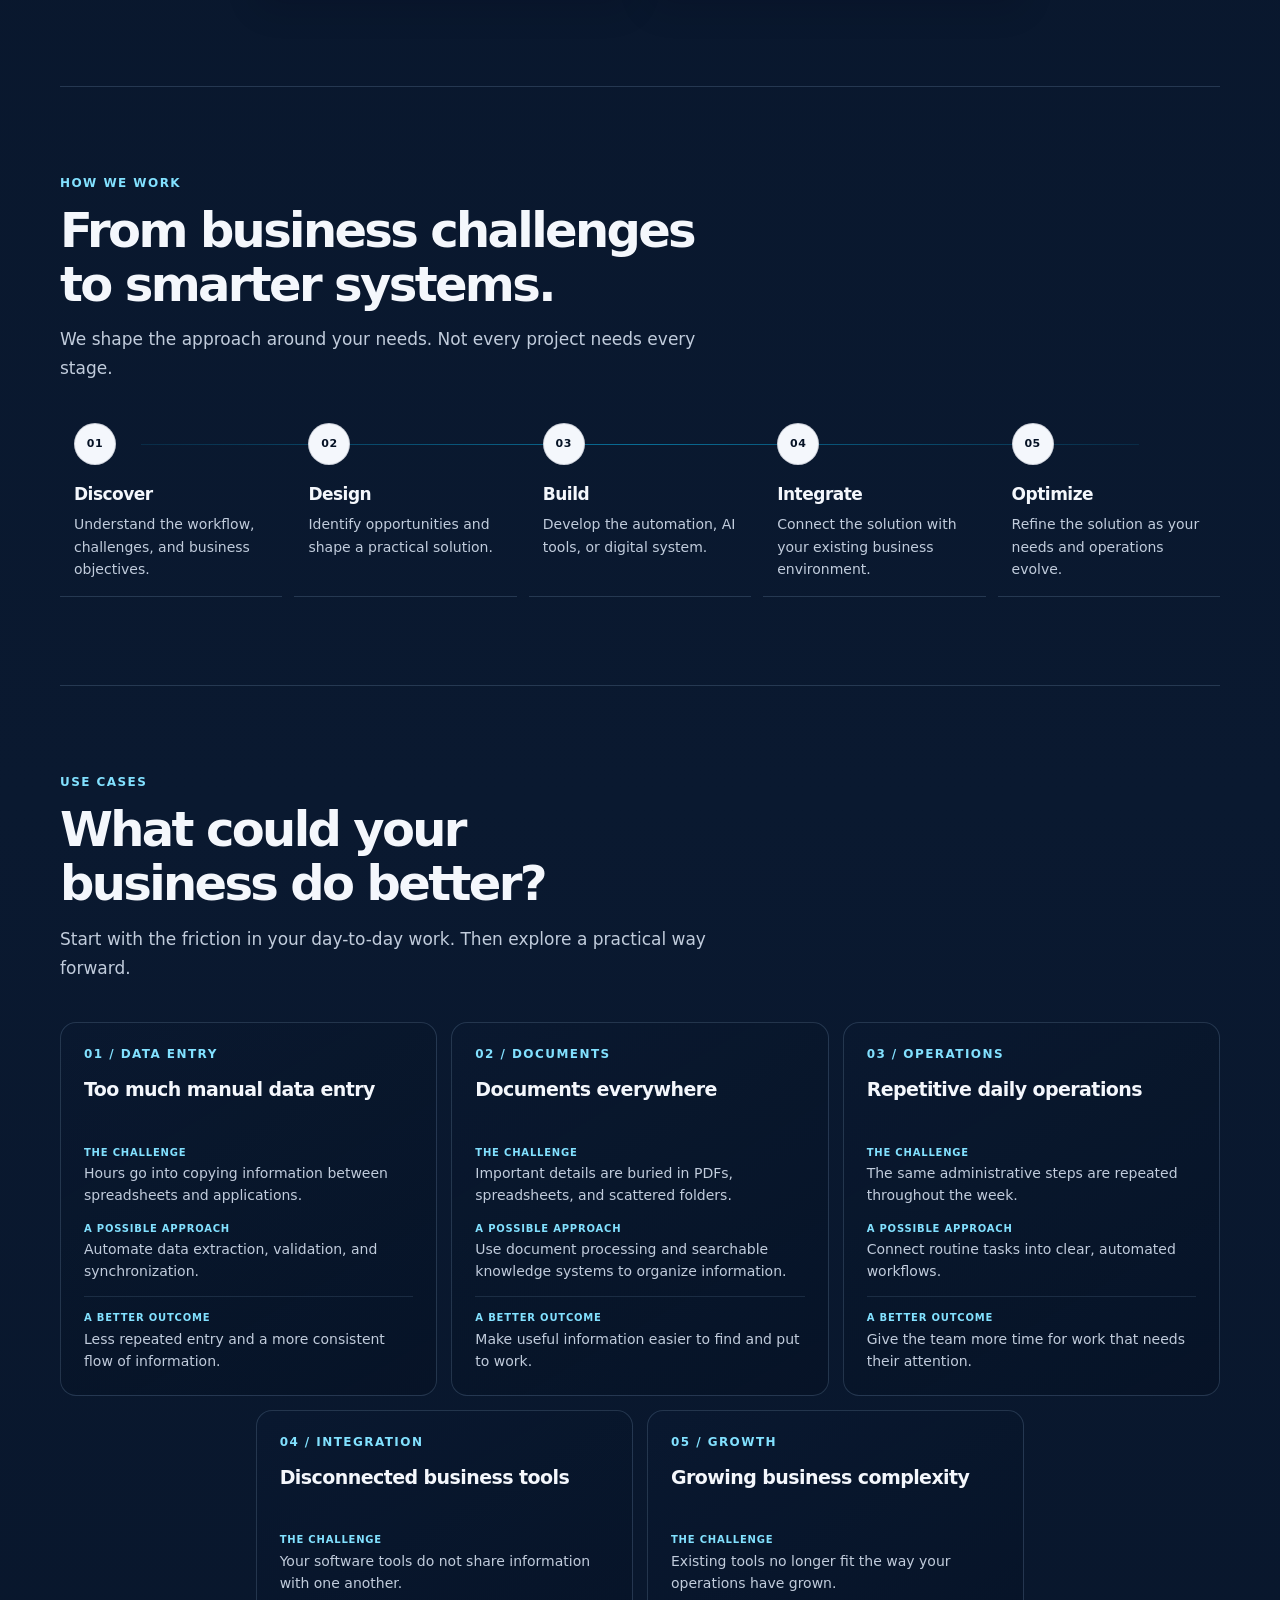
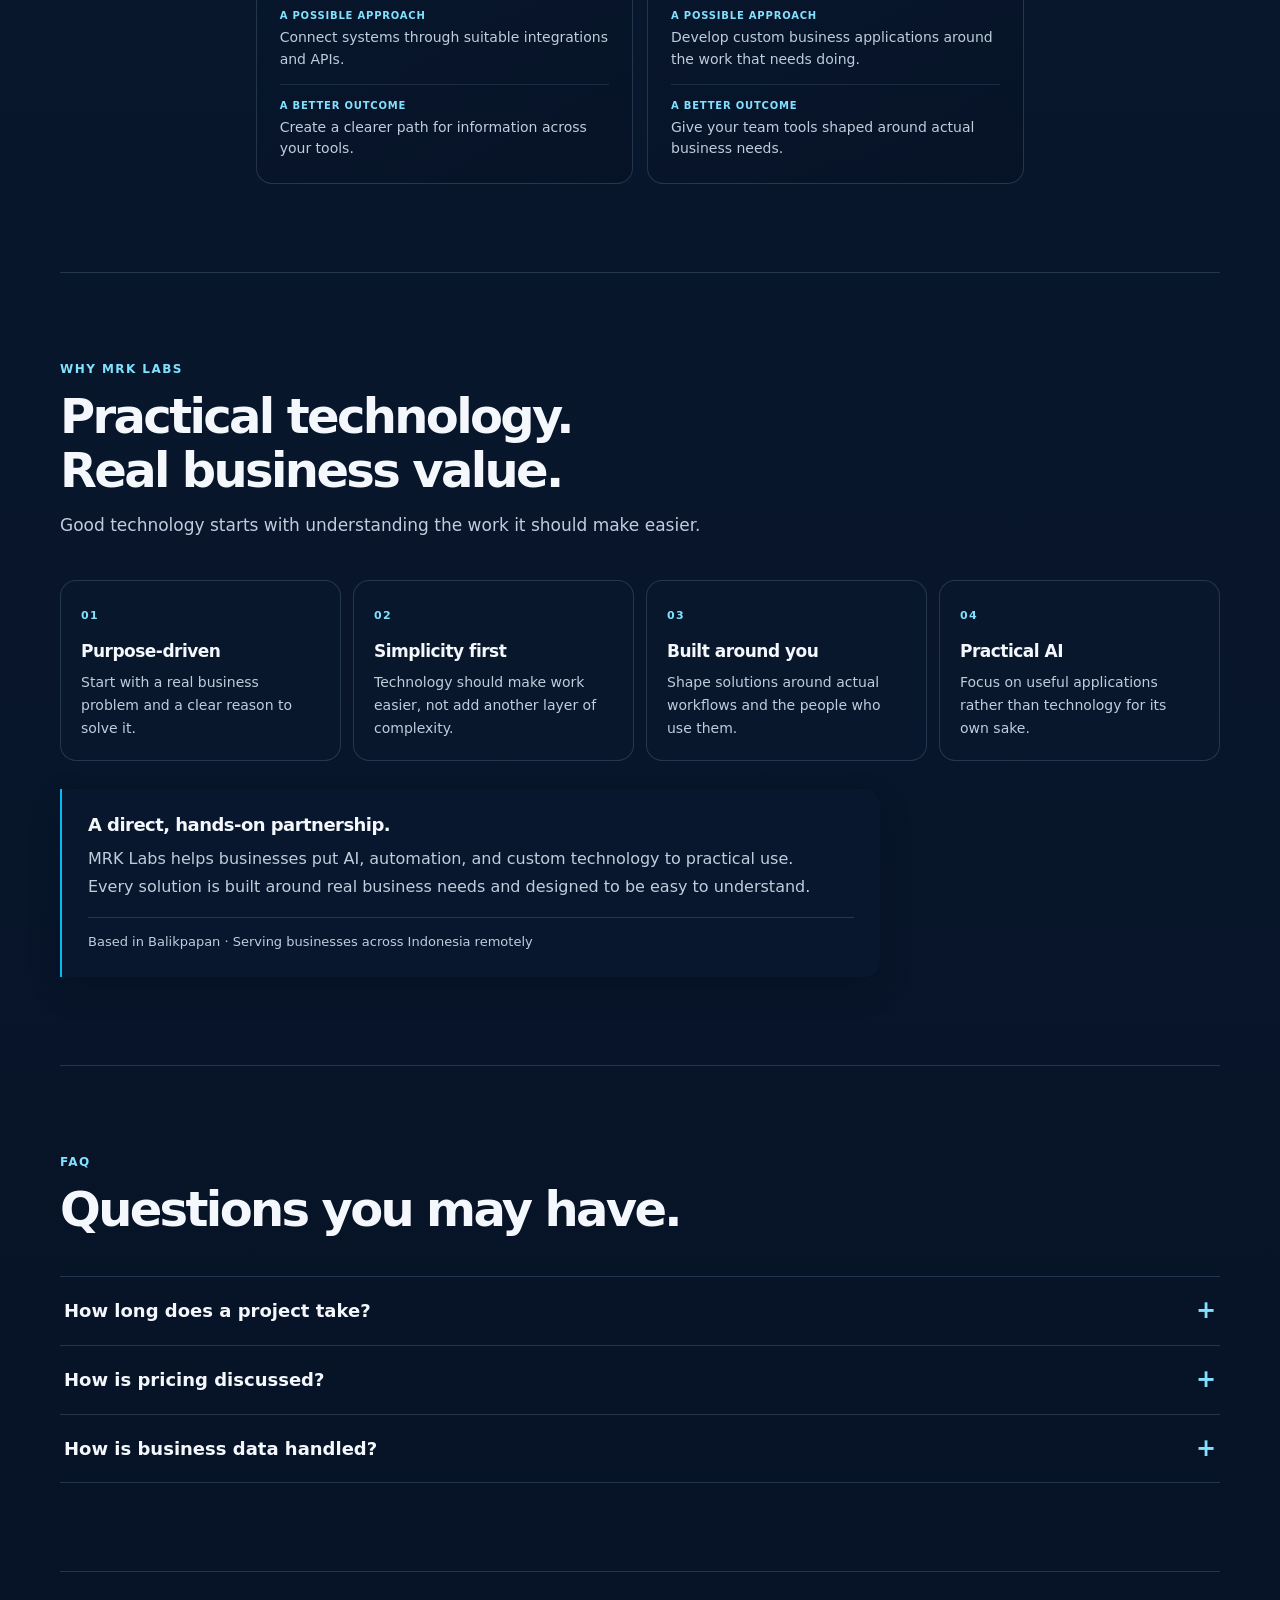
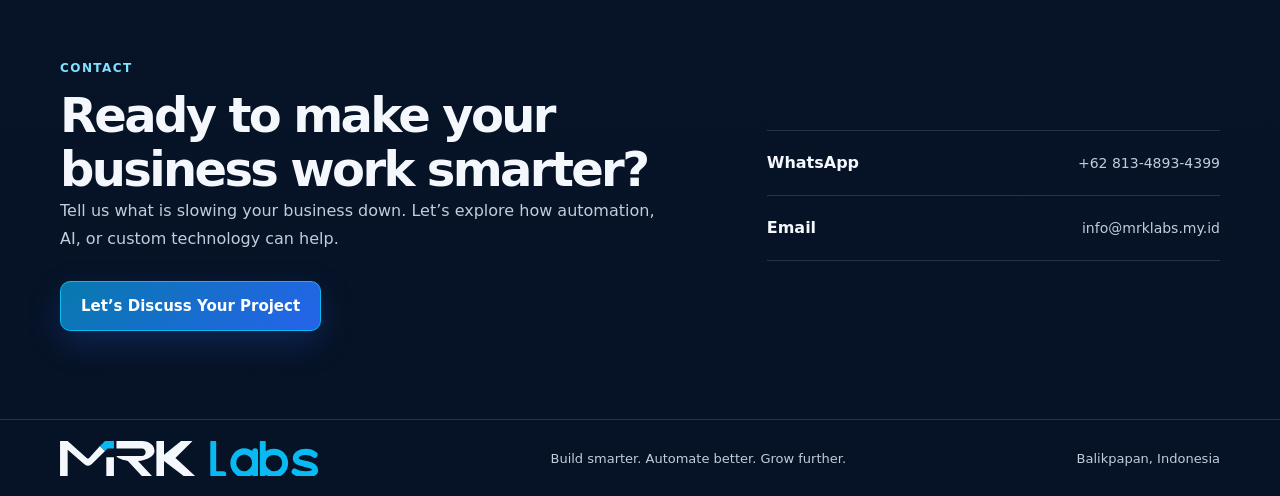
==== commit 16360ffd: "Polish Indonesian website copy Co-authored-by: Copilot <223556219+Copilot@users.noreply.github.com>" ====
--- a/index.html
+++ b/index.html
@@ -382,7 +382,7 @@
       </div>
     </footer>
 
-    <script src="script.js?v=10"></script>
+    <script src="script.js?v=12"></script>
     <script src="particle-wave.js?v=3"></script>
     <script src="showcase.js"></script>
   </body>
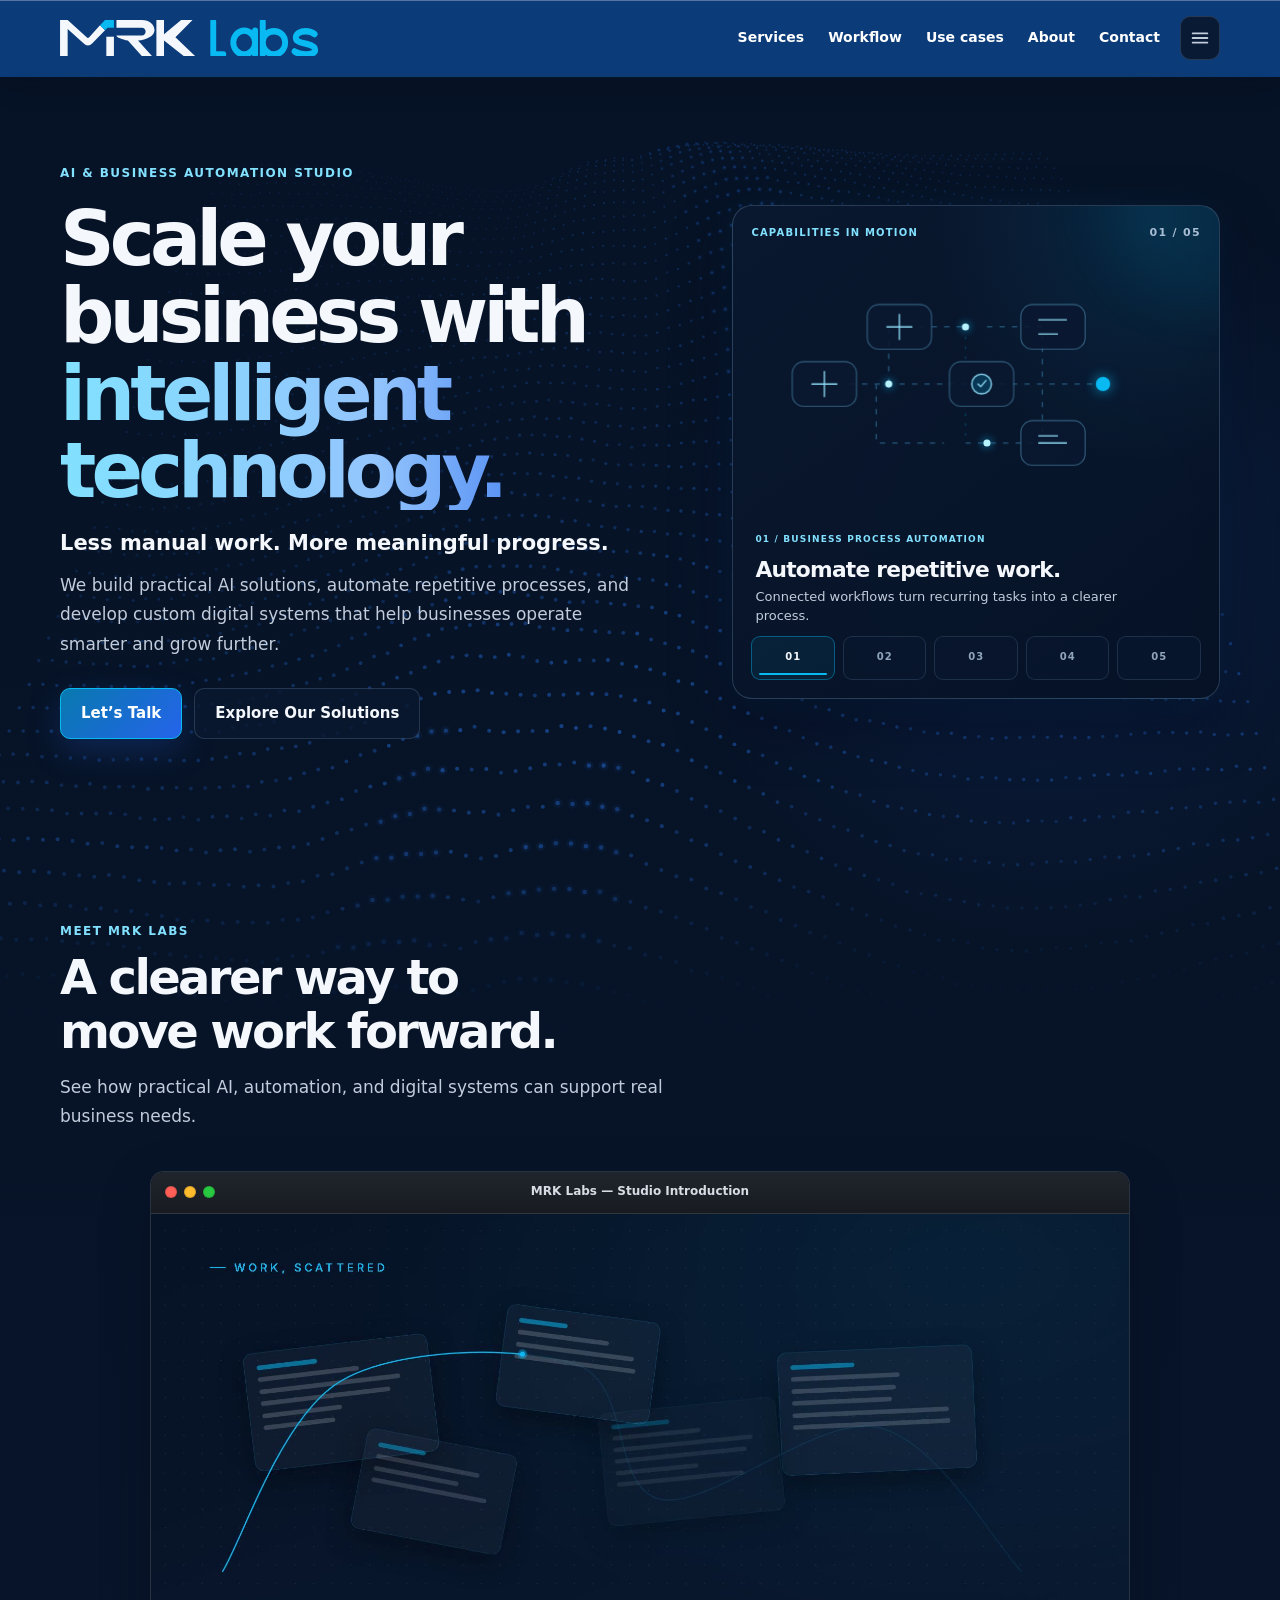
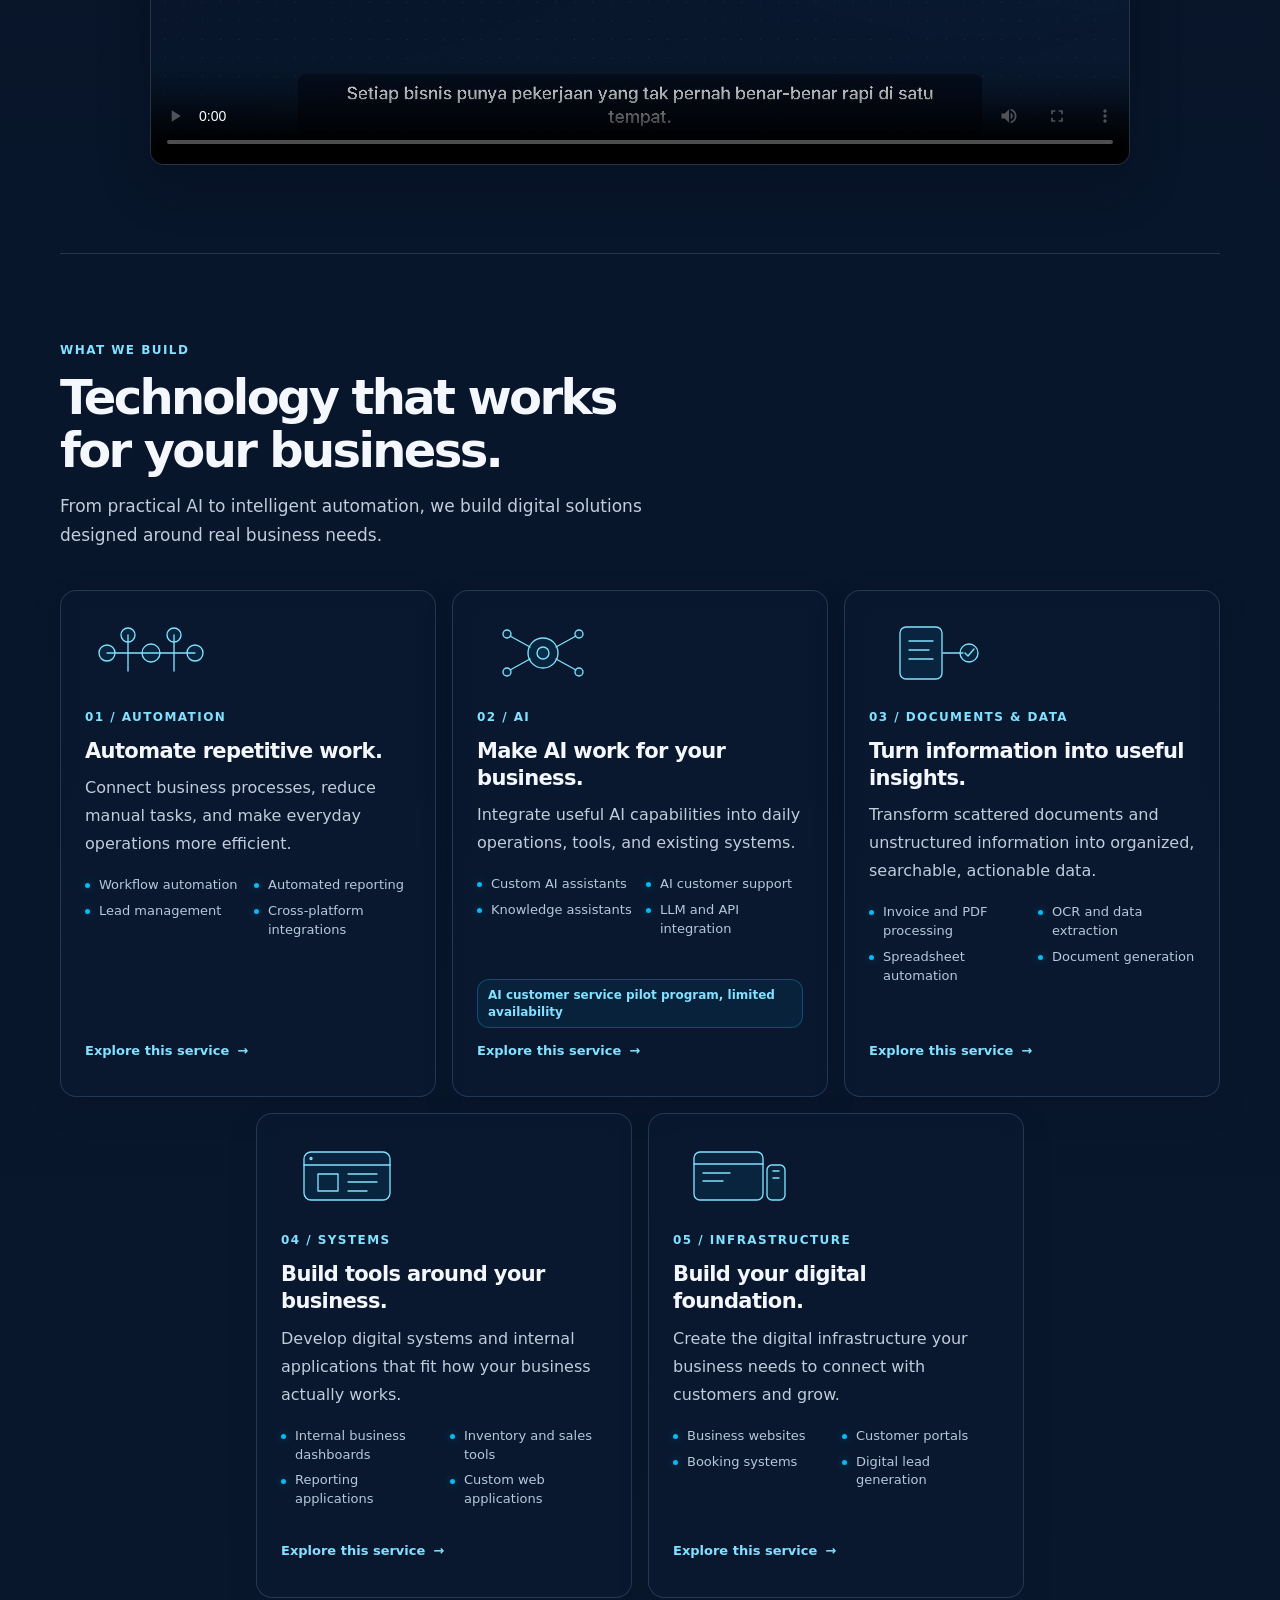
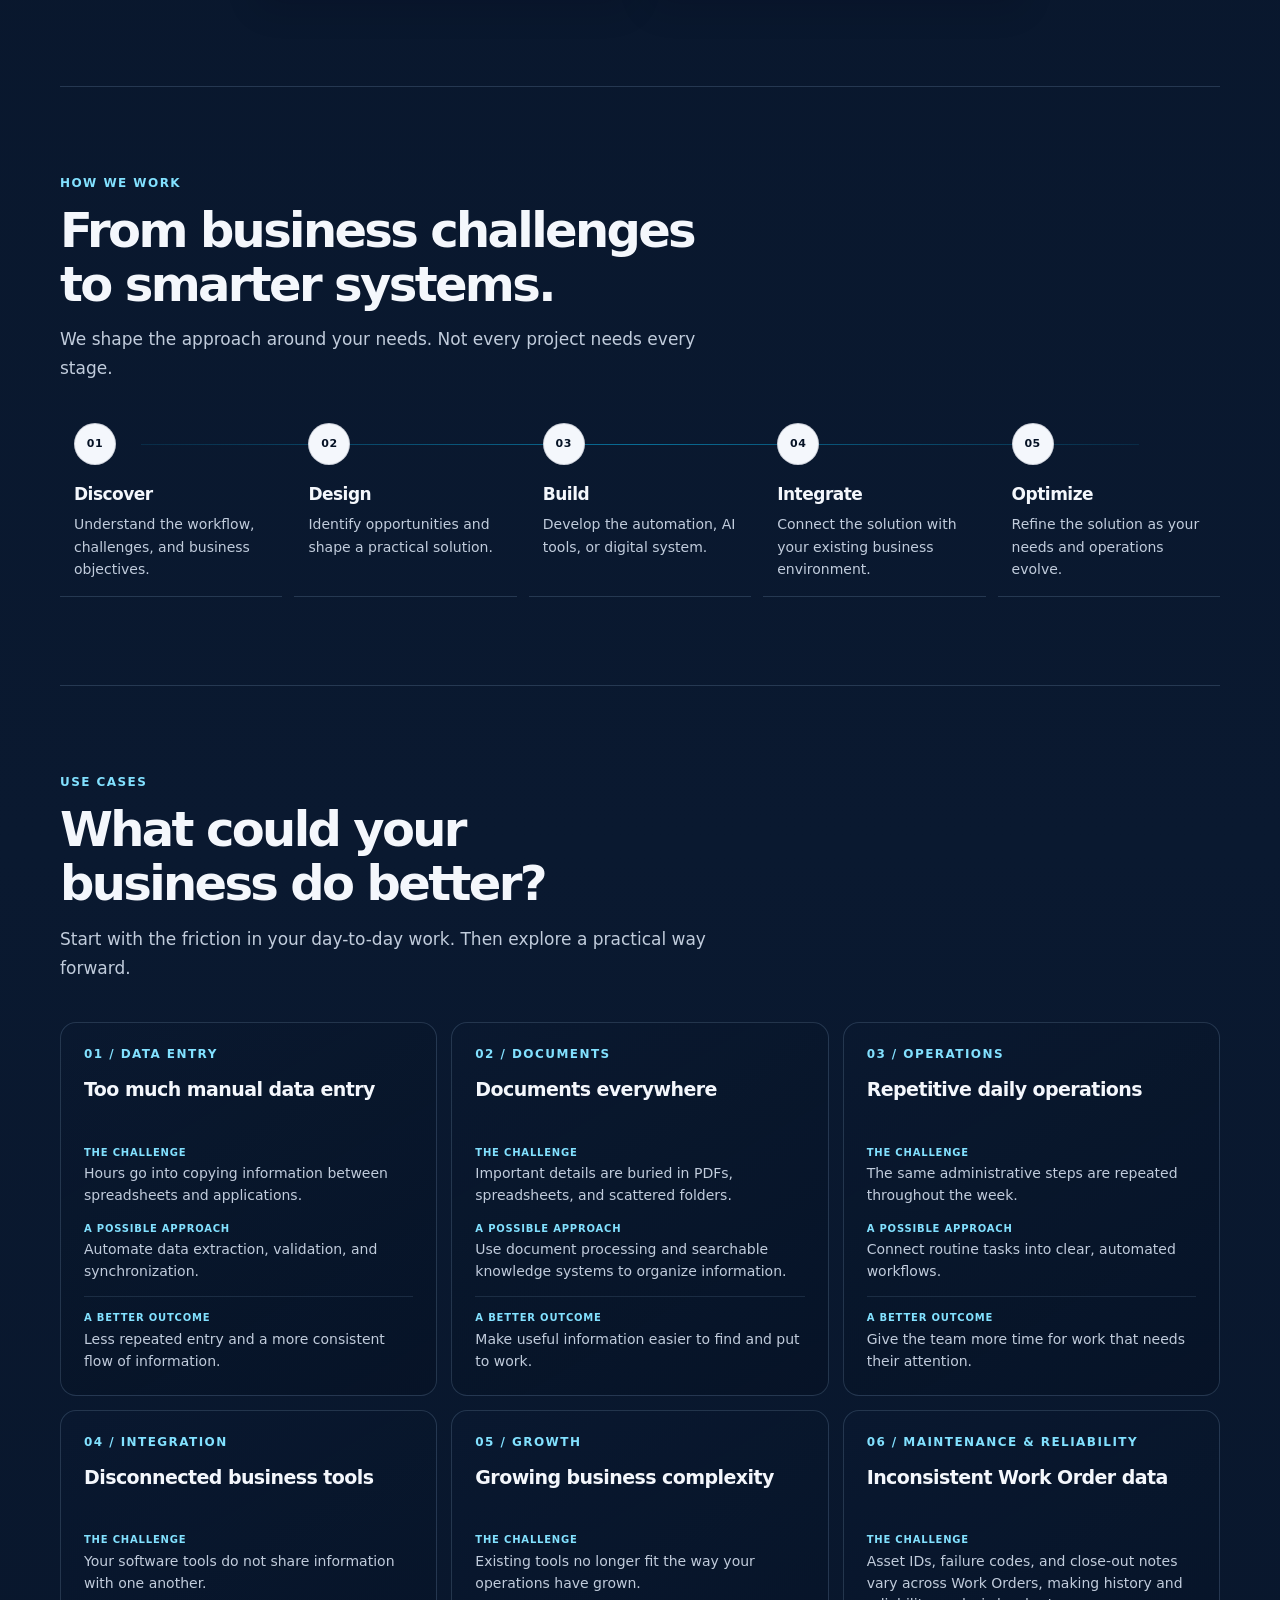
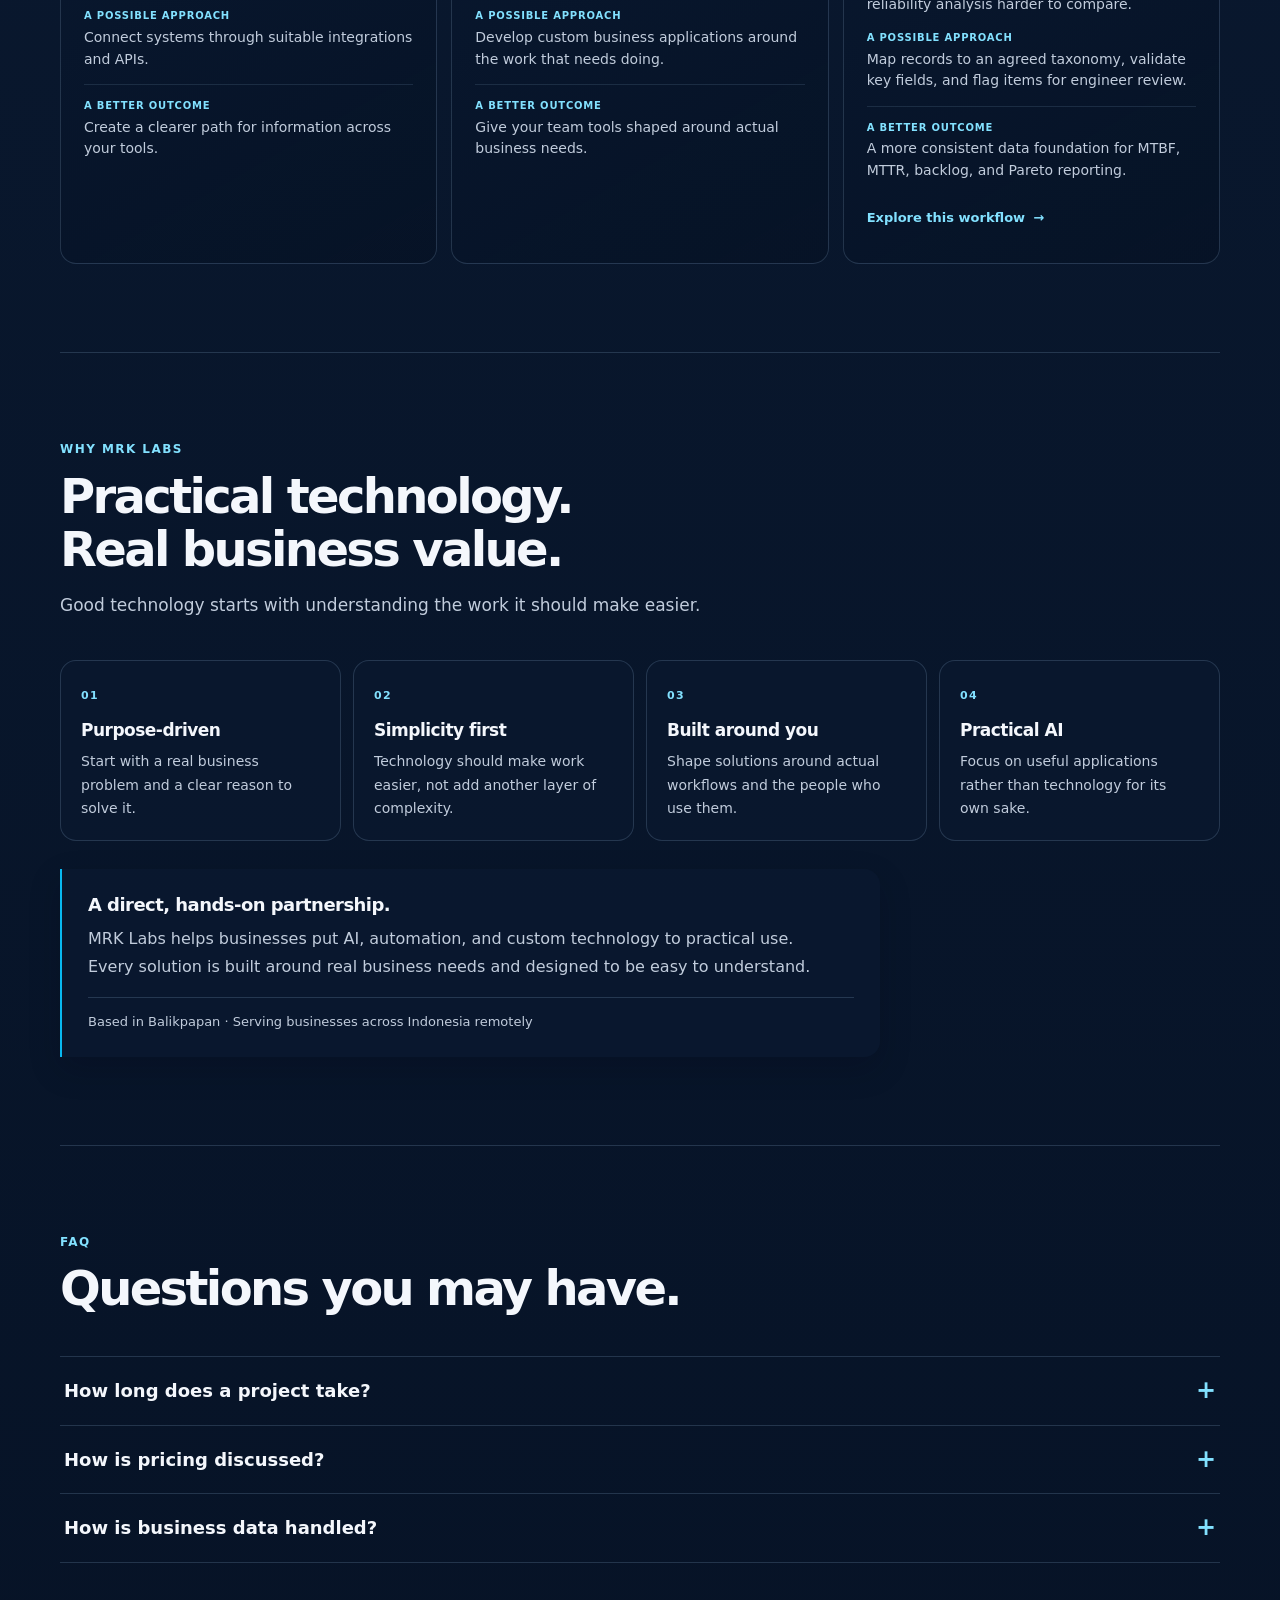
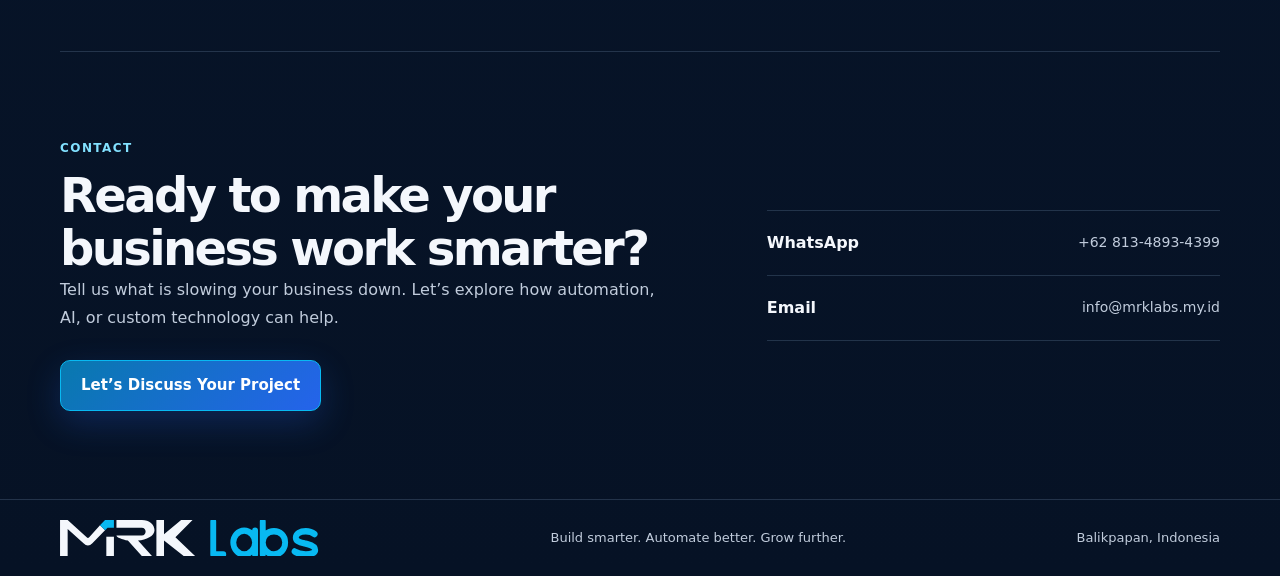
==== commit e716f24d: "Add maintenance reliability use case Co-authored-by: Copilot <223556219+Copilot@users.noreply.github" ====
--- a/index.html
+++ b/index.html
@@ -11,7 +11,7 @@
     <meta name="theme-color" content="#F5F8FC">
     <title>MRK Labs — AI &amp; Business Automation Studio</title>
     <link rel="icon" type="image/svg+xml" href="assets/favicon.svg">
-    <link rel="stylesheet" href="styles.css?v=8">
+    <link rel="stylesheet" href="styles.css?v=9">
   </head>
   <body>
     <a class="skip-link" href="#main-content" data-i18n="skip">Skip to content</a>
@@ -315,6 +315,14 @@
             <p><strong data-i18n="solutionLabel">A possible approach</strong><span data-i18n="useCaseGrowthSolution">Develop custom business applications around the work that needs doing.</span></p>
             <p class="case-benefit"><strong data-i18n="benefitLabel">A better outcome</strong><span data-i18n="useCaseGrowthBenefit">Give your team tools shaped around actual business needs.</span></p>
           </article>
+          <article class="use-case-card reveal">
+            <p class="item-number" data-i18n="useCaseNumberSix">06 / MAINTENANCE &amp; RELIABILITY</p>
+            <h3 data-i18n="useCaseMaintenanceTitle">Inconsistent Work Order data</h3>
+            <p><strong data-i18n="problemLabel">The challenge</strong><span data-i18n="useCaseMaintenanceProblem">Asset IDs, failure codes, and close-out notes vary across Work Orders, making history and reliability analysis harder to compare.</span></p>
+            <p><strong data-i18n="solutionLabel">A possible approach</strong><span data-i18n="useCaseMaintenanceSolution">Map records to an agreed taxonomy, validate key fields, and flag items for engineer review.</span></p>
+            <p class="case-benefit"><strong data-i18n="benefitLabel">A better outcome</strong><span data-i18n="useCaseMaintenanceBenefit">A more consistent data foundation for MTBF, MTTR, backlog, and Pareto reporting.</span></p>
+            <a class="service-link" href="maintenance-reliability/" data-i18n="useCaseMaintenanceLink">Explore this workflow</a>
+          </article>
         </div>
       </section>
 
@@ -382,7 +390,7 @@
       </div>
     </footer>
 
-    <script src="script.js?v=12"></script>
+    <script src="script.js?v=13"></script>
     <script src="particle-wave.js?v=3"></script>
     <script src="showcase.js"></script>
   </body>
--- a/styles.css
+++ b/styles.css
@@ -632,14 +632,36 @@
   background: linear-gradient(150deg, rgba(10, 25, 48, 0.8), rgba(6, 18, 37, 0.78));
   transition: transform 180ms ease, border-color 180ms ease, box-shadow 180ms ease;
 }
-.use-case-card:nth-child(4) { grid-column: 2 / span 2; }
-.use-case-card:nth-child(5) { grid-column: 4 / span 2; }
 .use-case-card:hover, .principle-card:hover { transform: translateY(-4px); border-color: rgba(8, 185, 242, 0.36); box-shadow: 0 14px 34px rgba(2, 6, 23, 0.22); }
 .use-case-card h3 { min-height: 2.6em; margin: 14px 0 18px; font-size: 19px; line-height: 1.3; letter-spacing: -0.03em; }
 .use-case-card > p:not(.item-number) { margin: 14px 0 0; color: var(--muted); font-size: 14px; line-height: 1.55; }
 .use-case-card > p strong, .use-case-card > p span { display: block; }
 .use-case-card > p strong { margin-bottom: 3px; color: var(--accent-strong); font-size: 10px; letter-spacing: 0.08em; text-transform: uppercase; }
 .use-case-card .case-benefit { padding-top: 13px; border-top: 1px solid rgba(148, 185, 220, 0.14); }
+.use-case-card .service-link { margin-top: 14px; }
+
+.reliability-hero { padding-block: 104px 72px; border-top: 0; }
+.reliability-hero .section-heading { max-width: 860px; }
+.reliability-hero h1 {
+  margin: 12px 0 0;
+  font-size: clamp(40px, 6vw, 68px);
+  font-weight: 800;
+  letter-spacing: -0.055em;
+  line-height: 1.08;
+  text-wrap: balance;
+}
+.reliability-hero .section-intro { max-width: 760px; }
+.reliability-hero .hero-actions { margin-top: 24px; }
+.reliability-hero .button { margin-top: 0; }
+.maintenance-note {
+  margin: 24px 0 0;
+  padding: 14px 18px;
+  border-left: 2px solid var(--accent-strong);
+  background: var(--surface-soft);
+  color: var(--muted);
+  font-size: 14px;
+  line-height: 1.6;
+}
 
 .about-section { display: block; }
 .about-section .section-heading { max-width: 740px; }
@@ -1118,6 +1140,7 @@
   .scene-caption p { font-size: 12px; }
   .showcase-controls { gap: 6px; }
   .section { padding-block: 64px; }
+  .reliability-hero { padding-block: 80px 56px; }
   .section-heading { margin-bottom: 28px; }
   .section-heading h2, .contact-copy h2 { font-size: clamp(30px, 9vw, 38px); }
   .service-grid { grid-template-columns: minmax(0, 1fr); }
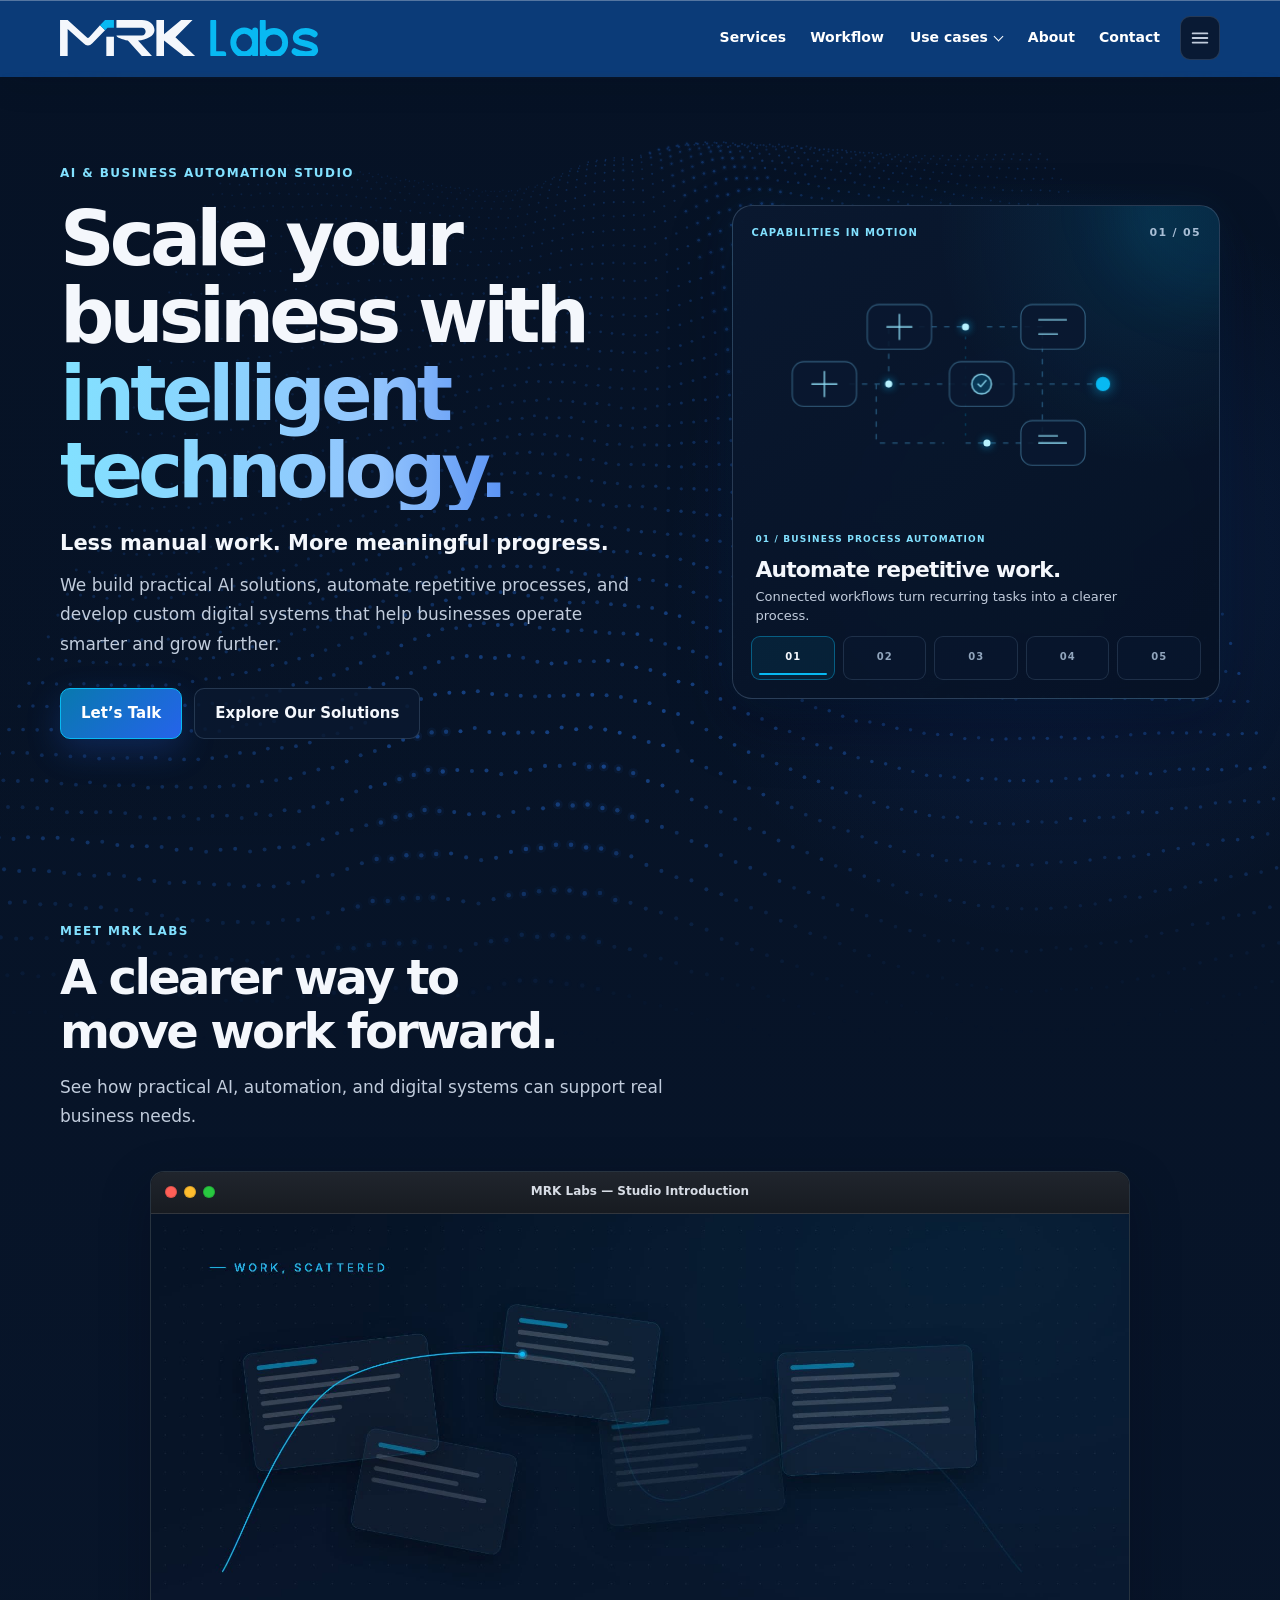
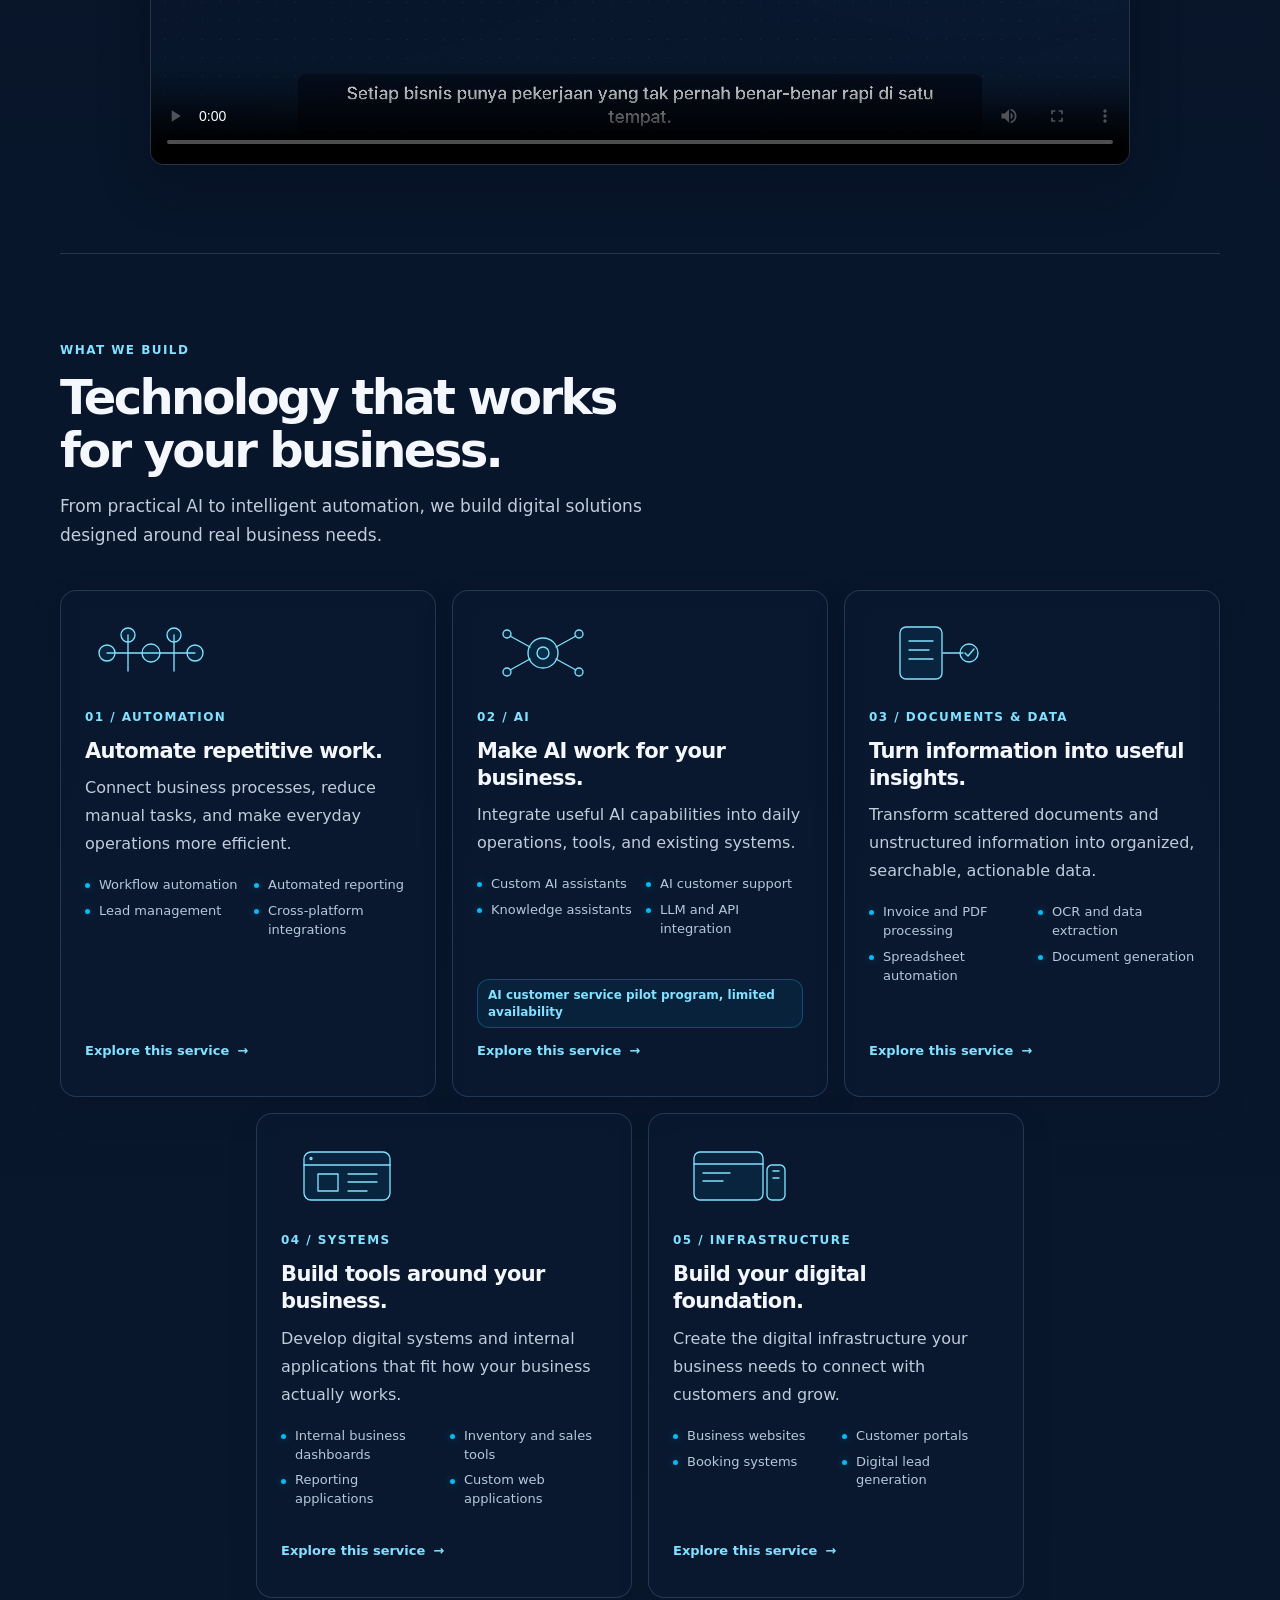
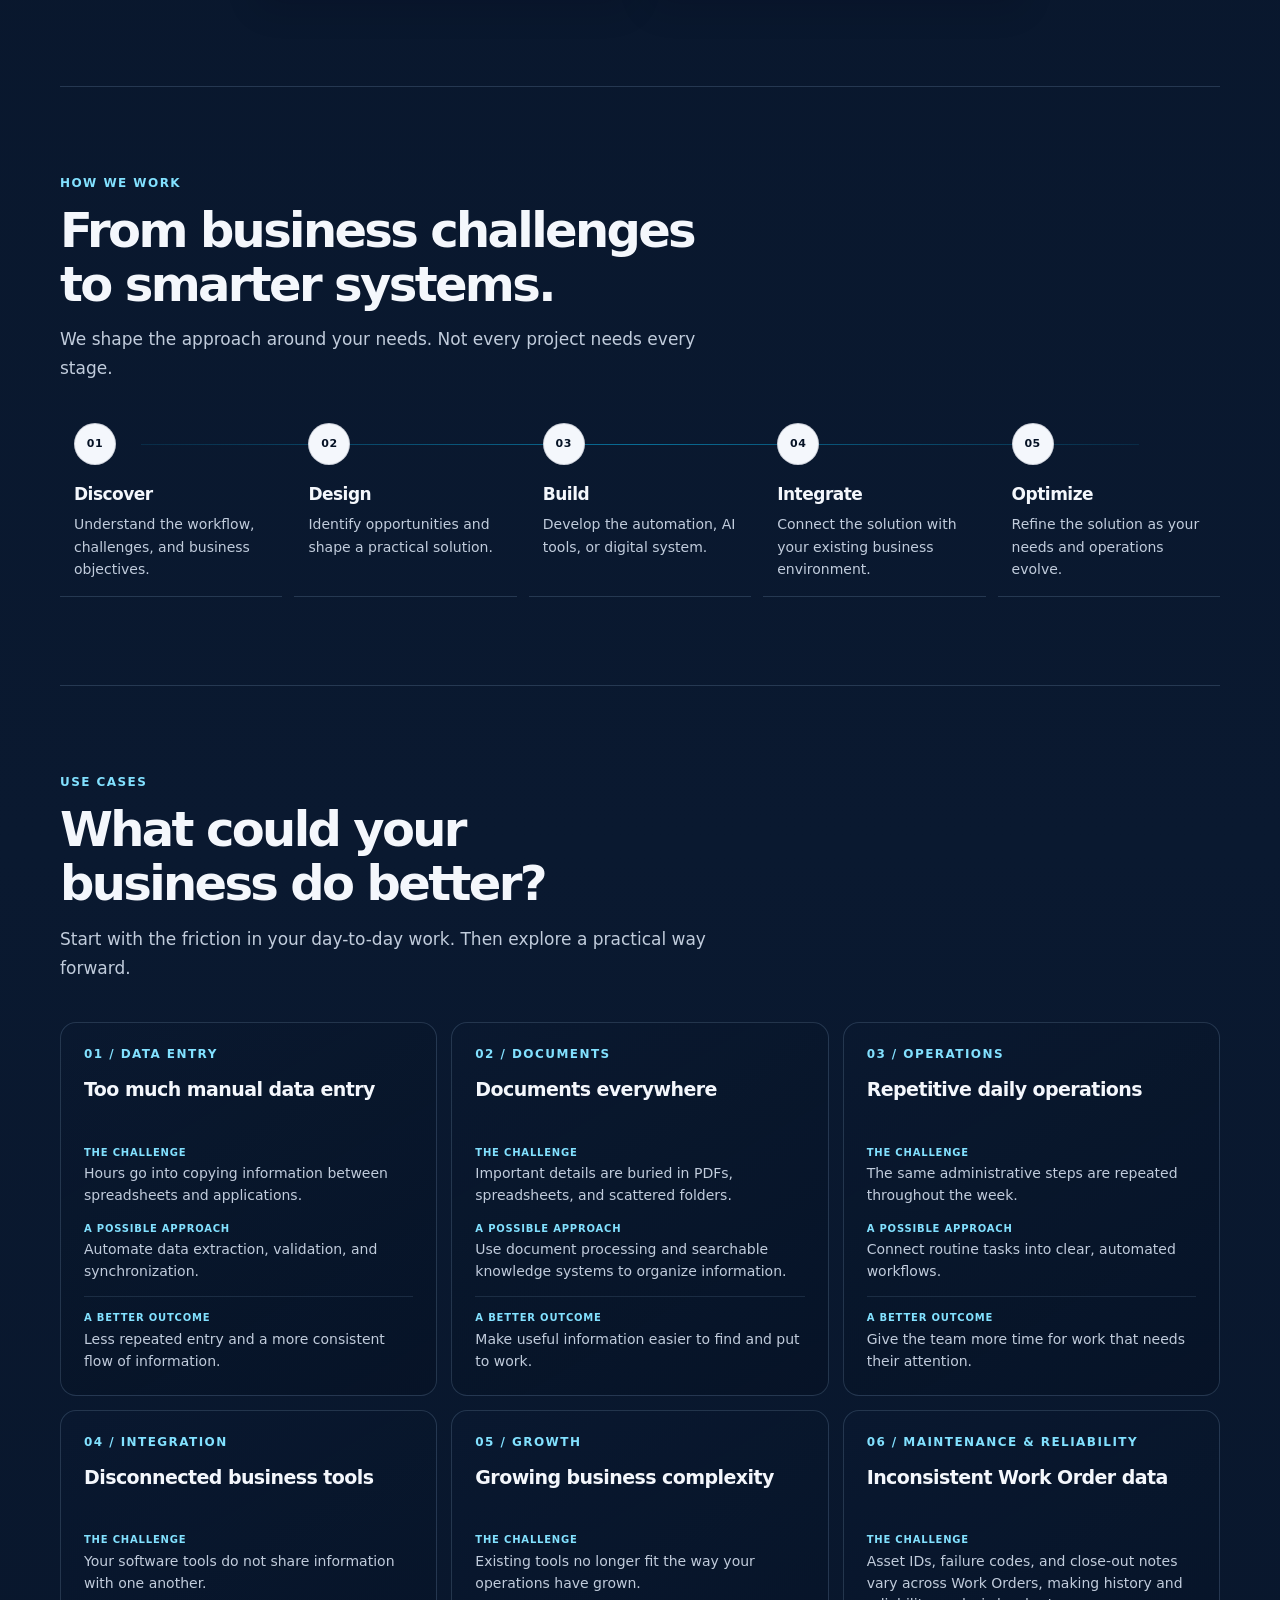
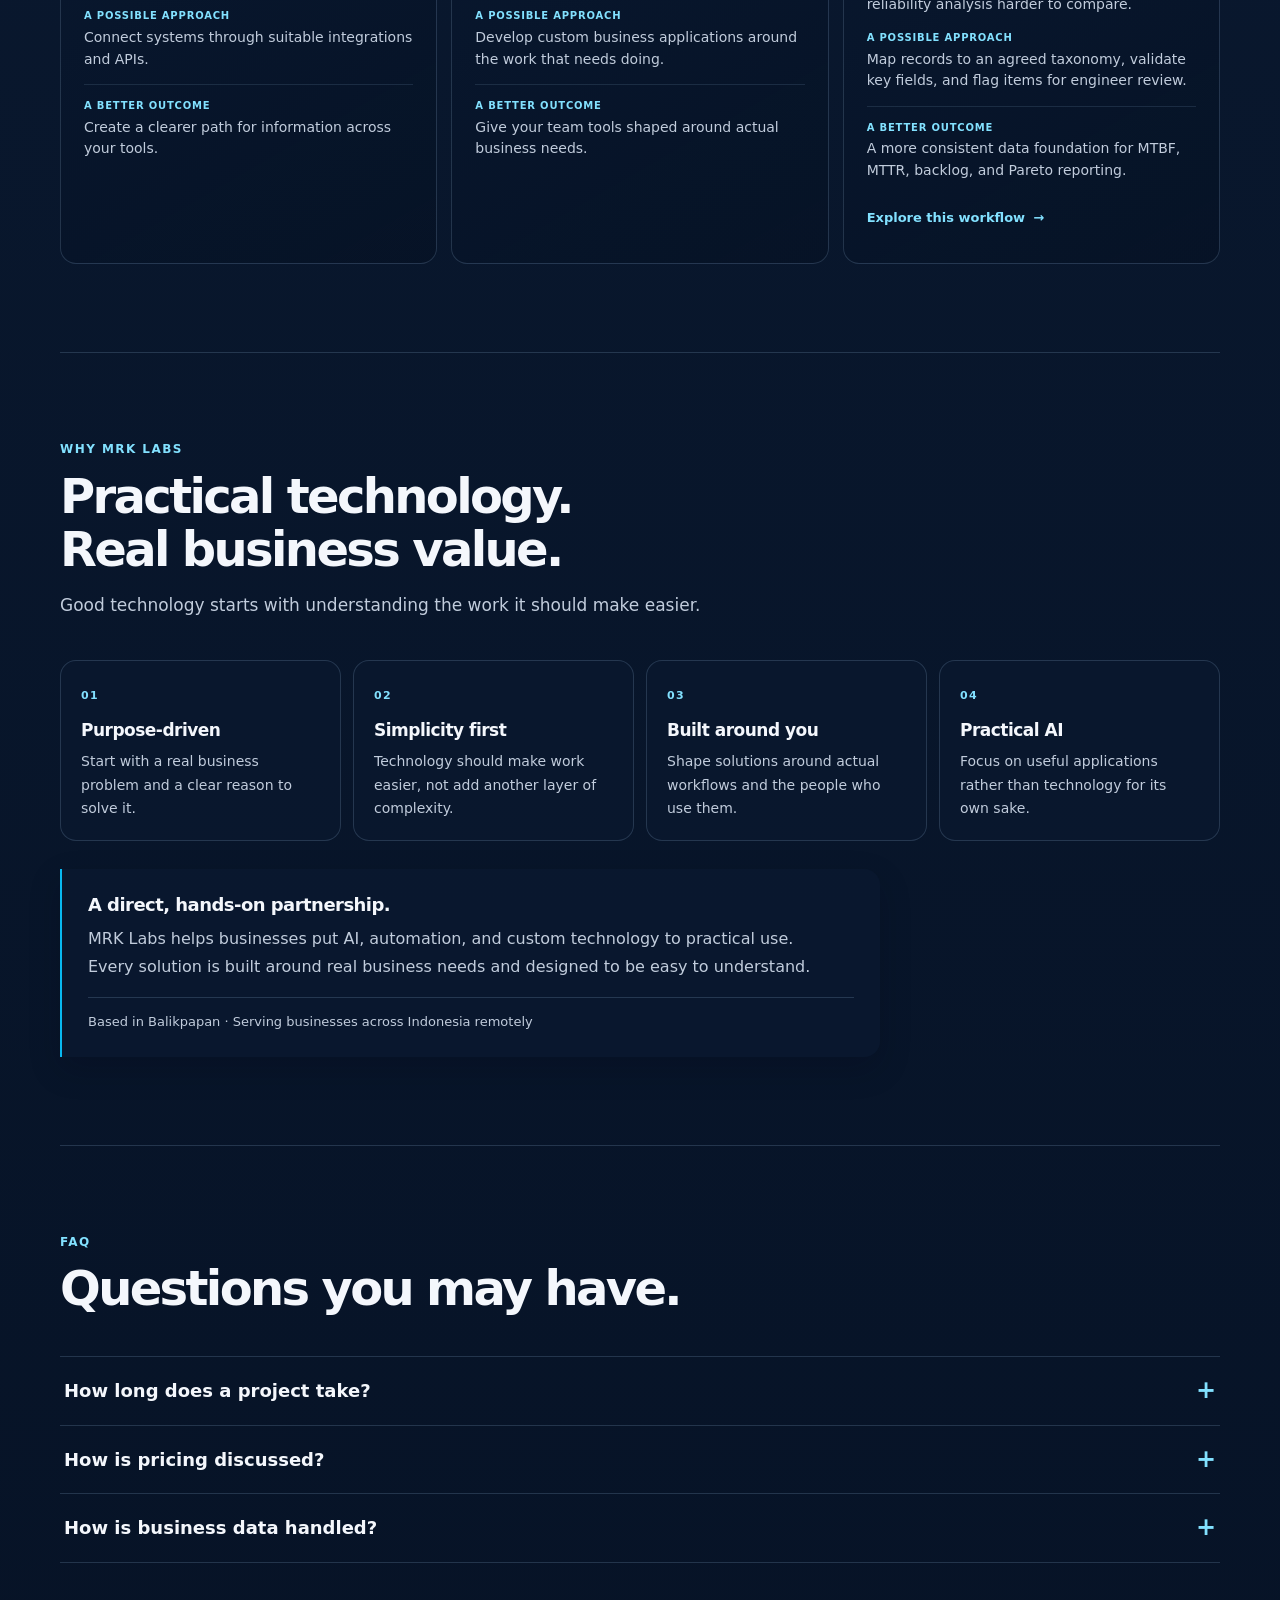
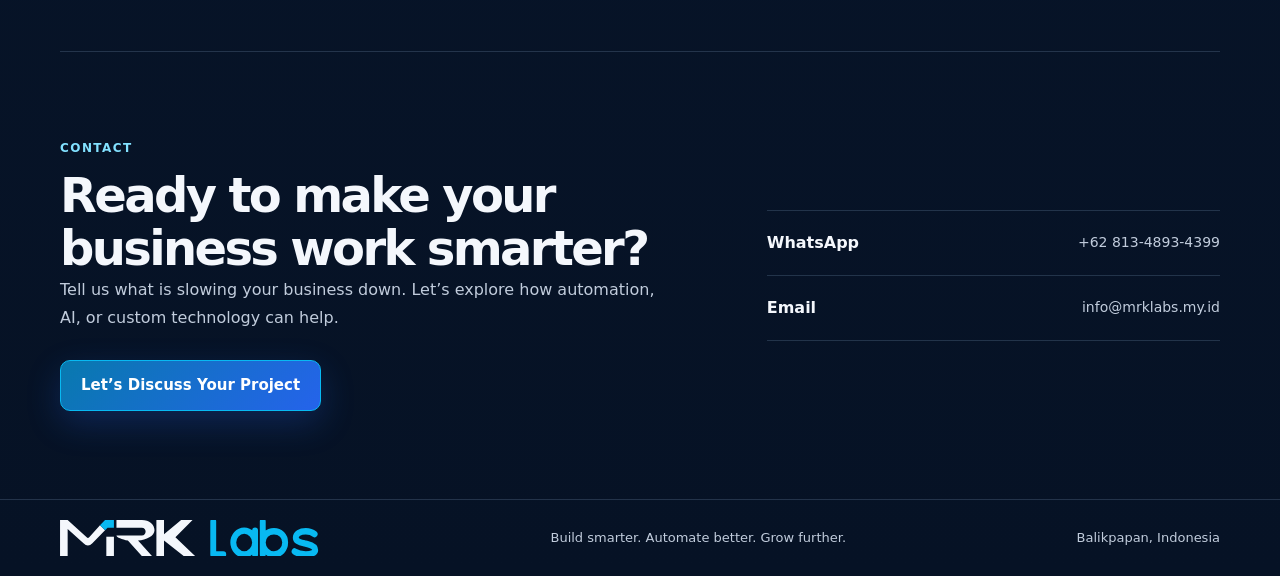
==== commit 0f71560a: "Add use cases navigation dropdown Co-authored-by: Copilot <223556219+Copilot@users.noreply.github.co" ====
--- a/index.html
+++ b/index.html
@@ -11,7 +11,7 @@
     <meta name="theme-color" content="#F5F8FC">
     <title>MRK Labs — AI &amp; Business Automation Studio</title>
     <link rel="icon" type="image/svg+xml" href="assets/favicon.svg">
-    <link rel="stylesheet" href="styles.css?v=9">
+    <link rel="stylesheet" href="styles.css?v=10">
   </head>
   <body>
     <a class="skip-link" href="#main-content" data-i18n="skip">Skip to content</a>
@@ -24,7 +24,21 @@
         <nav class="main-nav" aria-label="Main navigation" data-i18n-aria-label="navLabel">
           <a href="#services" data-i18n="navServices">Services</a>
           <a href="#process" data-i18n="navProcess">Workflow</a>
-          <a href="#use-cases" data-i18n="navUseCases">Use cases</a>
+          <div class="nav-dropdown">
+            <button
+              class="nav-dropdown-toggle"
+              id="use-cases-toggle"
+              type="button"
+              aria-expanded="false"
+              aria-haspopup="true"
+              aria-controls="use-cases-menu"
+              data-i18n="navUseCases"
+            >Use cases</button>
+            <div class="nav-dropdown-menu" id="use-cases-menu" role="group" aria-label="Use cases menu" data-i18n-aria-label="navUseCasesMenuLabel">
+              <a href="#use-cases" data-i18n="navUseCasesAll">All use cases</a>
+              <a href="maintenance-reliability/" data-i18n="navUseCaseWorkOrder">Work Order data</a>
+            </div>
+          </div>
           <a href="#about" data-i18n="navAbout">About</a>
           <a href="#contact" data-i18n="navContact">Contact</a>
         </nav>
@@ -390,7 +404,7 @@
       </div>
     </footer>
 
-    <script src="script.js?v=13"></script>
+    <script src="script.js?v=14"></script>
     <script src="particle-wave.js?v=3"></script>
     <script src="showcase.js"></script>
   </body>
--- a/styles.css
+++ b/styles.css
@@ -201,6 +201,68 @@
   text-decoration: none;
 }
 .main-nav a:hover { color: var(--header-text); }
+.nav-dropdown { position: relative; }
+.nav-dropdown-toggle {
+  min-height: 44px;
+  display: inline-flex;
+  align-items: center;
+  padding: 0 2px;
+  border: 0;
+  background: transparent;
+  color: var(--header-muted);
+  font: inherit;
+  font-size: 14px;
+  font-weight: 600;
+  cursor: pointer;
+  touch-action: manipulation;
+}
+.nav-dropdown-toggle:hover { color: var(--header-text); }
+.nav-dropdown-toggle::after {
+  width: 6px;
+  height: 6px;
+  margin-left: 7px;
+  border-right: 1.5px solid currentColor;
+  border-bottom: 1.5px solid currentColor;
+  content: "";
+  transform: translateY(-2px) rotate(45deg);
+  transition: transform 160ms ease;
+}
+.nav-dropdown-toggle[aria-expanded="true"]::after { transform: translateY(1px) rotate(225deg); }
+.nav-dropdown-menu {
+  position: absolute;
+  z-index: 60;
+  top: calc(100% + 10px);
+  left: 0;
+  width: max-content;
+  min-width: 200px;
+  max-width: calc(100vw - var(--gutter) * 2);
+  display: grid;
+  gap: 4px;
+  padding: 8px;
+  border: 1px solid var(--line);
+  border-radius: 12px;
+  background: var(--surface);
+  box-shadow: 0 16px 36px rgba(2, 6, 23, 0.24);
+}
+.nav-dropdown-menu[hidden] { display: none; }
+.main-nav .nav-dropdown-menu a {
+  min-height: 40px;
+  display: flex;
+  align-items: center;
+  padding: 8px 10px;
+  border: 0;
+  border-radius: 8px;
+  color: var(--text);
+  font-size: 13px;
+  line-height: 1.35;
+  text-align: left;
+  white-space: normal;
+}
+.main-nav .nav-dropdown-menu a:hover,
+.main-nav .nav-dropdown-menu a[aria-current="page"] {
+  background: var(--surface-soft);
+  color: var(--accent-strong);
+}
 
 .language-toggle {
   position: relative;
@@ -1112,6 +1174,19 @@
     text-align: center;
   }
   .main-nav a:last-child { border-right: 0; }
+  .main-nav .nav-dropdown { min-width: 0; flex: 1 1 20%; display: flex; justify-content: center; }
+  .main-nav .nav-dropdown-toggle {
+    width: 100%;
+    min-width: 0;
+    justify-content: center;
+    padding-inline: 2px;
+    font-size: 10px;
+    line-height: 1.15;
+    white-space: normal;
+  }
+  .nav-dropdown-toggle::after { width: 5px; height: 5px; margin-left: 4px; flex: 0 0 5px; }
+  .main-nav .nav-dropdown-menu { top: calc(100% + 6px); left: 50%; width: min(230px, calc(100vw - var(--gutter) * 2)); min-width: 190px; transform: translateX(-50%); }
+  .main-nav .nav-dropdown-menu a { min-height: 40px; flex: none; justify-content: flex-start; padding: 8px 10px; font-size: 13px; text-align: left; }
   .header-menu-panel {
     top: calc(100% + 8px);
     width: min(126px, calc(100vw - var(--gutter) * 2));
